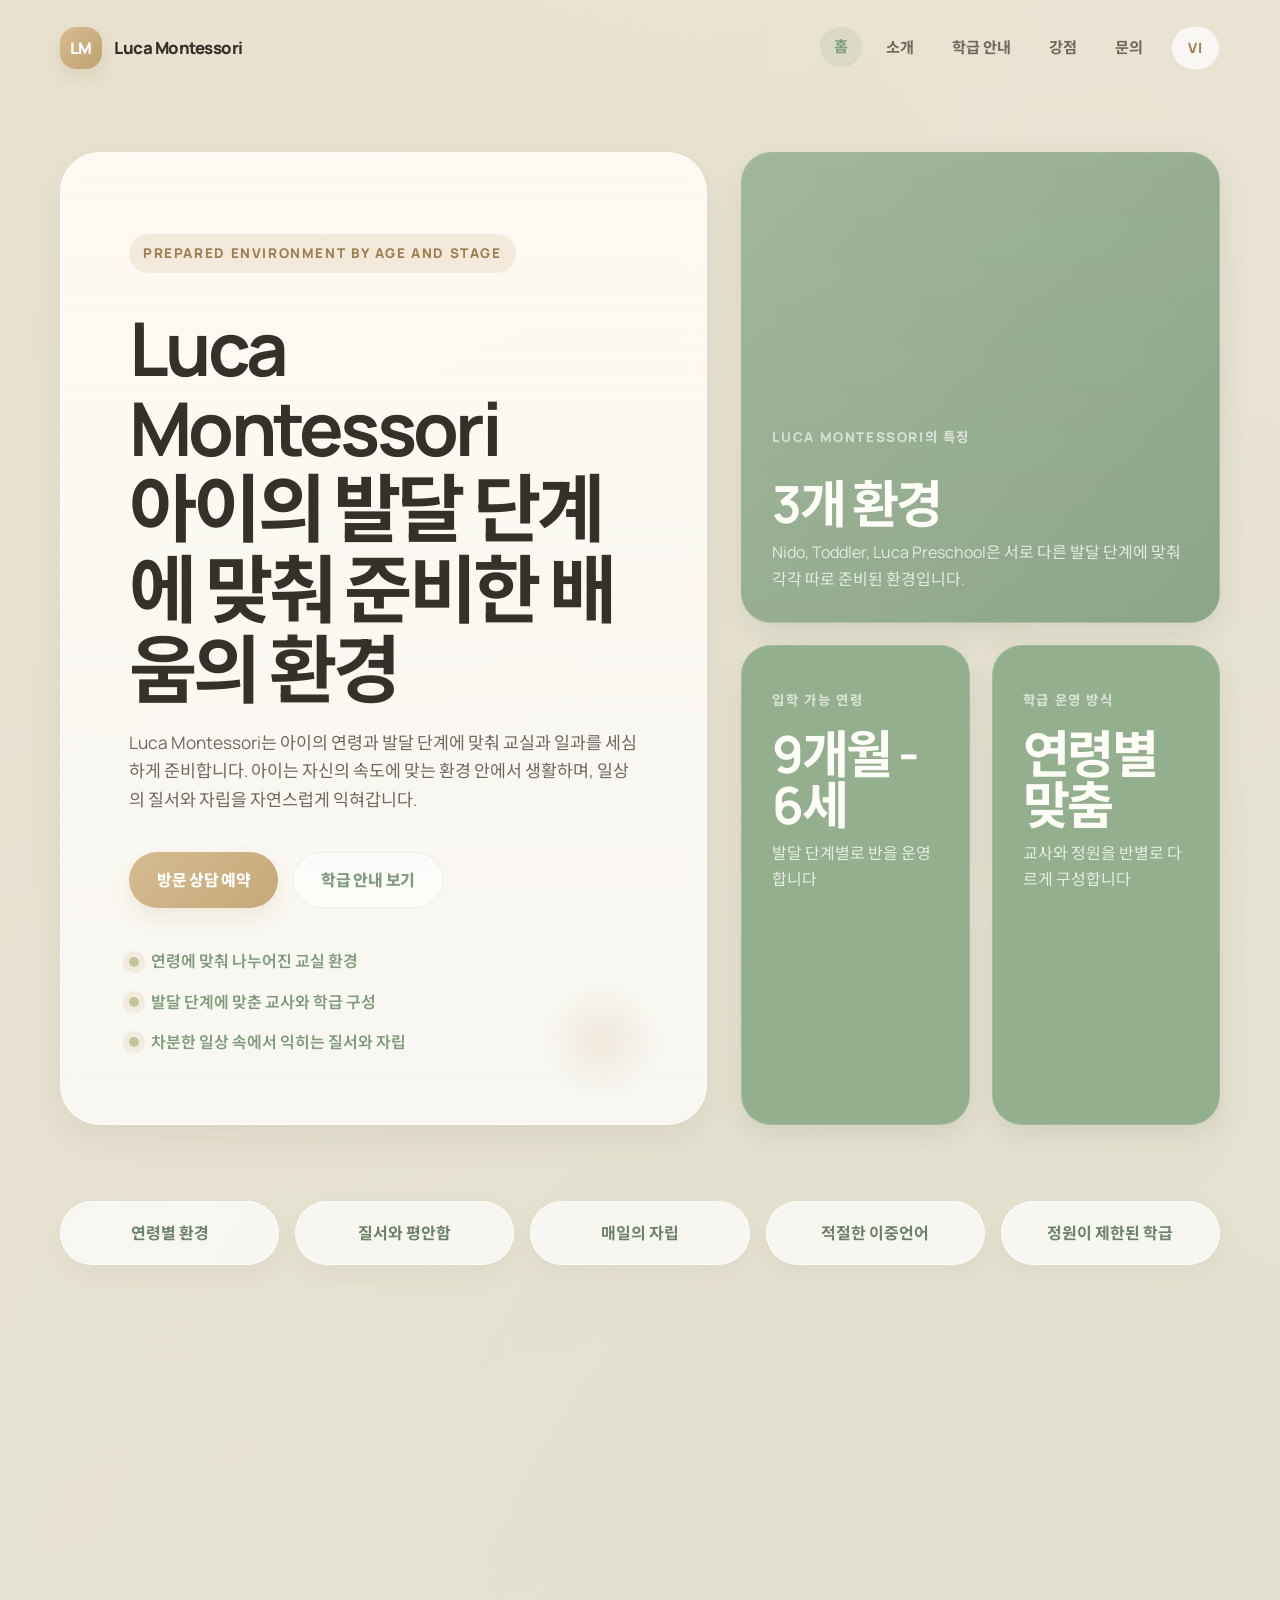
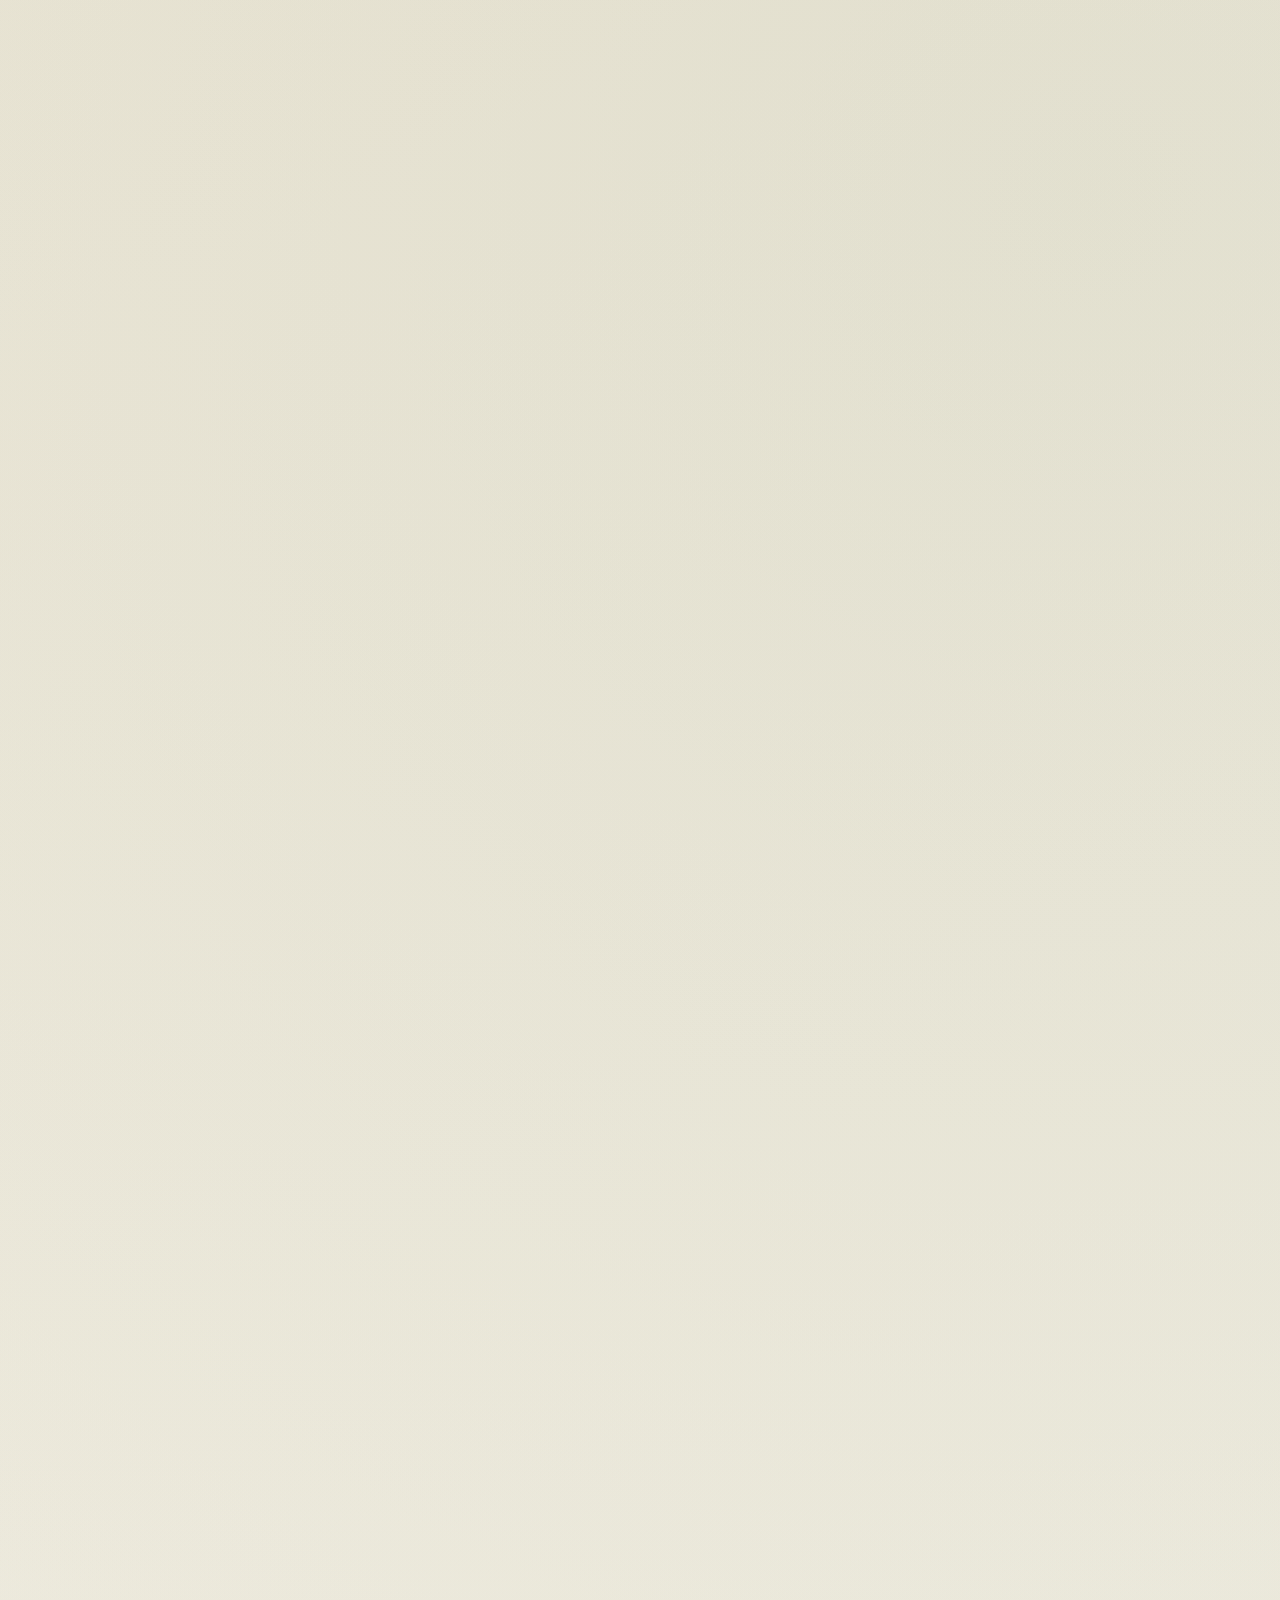
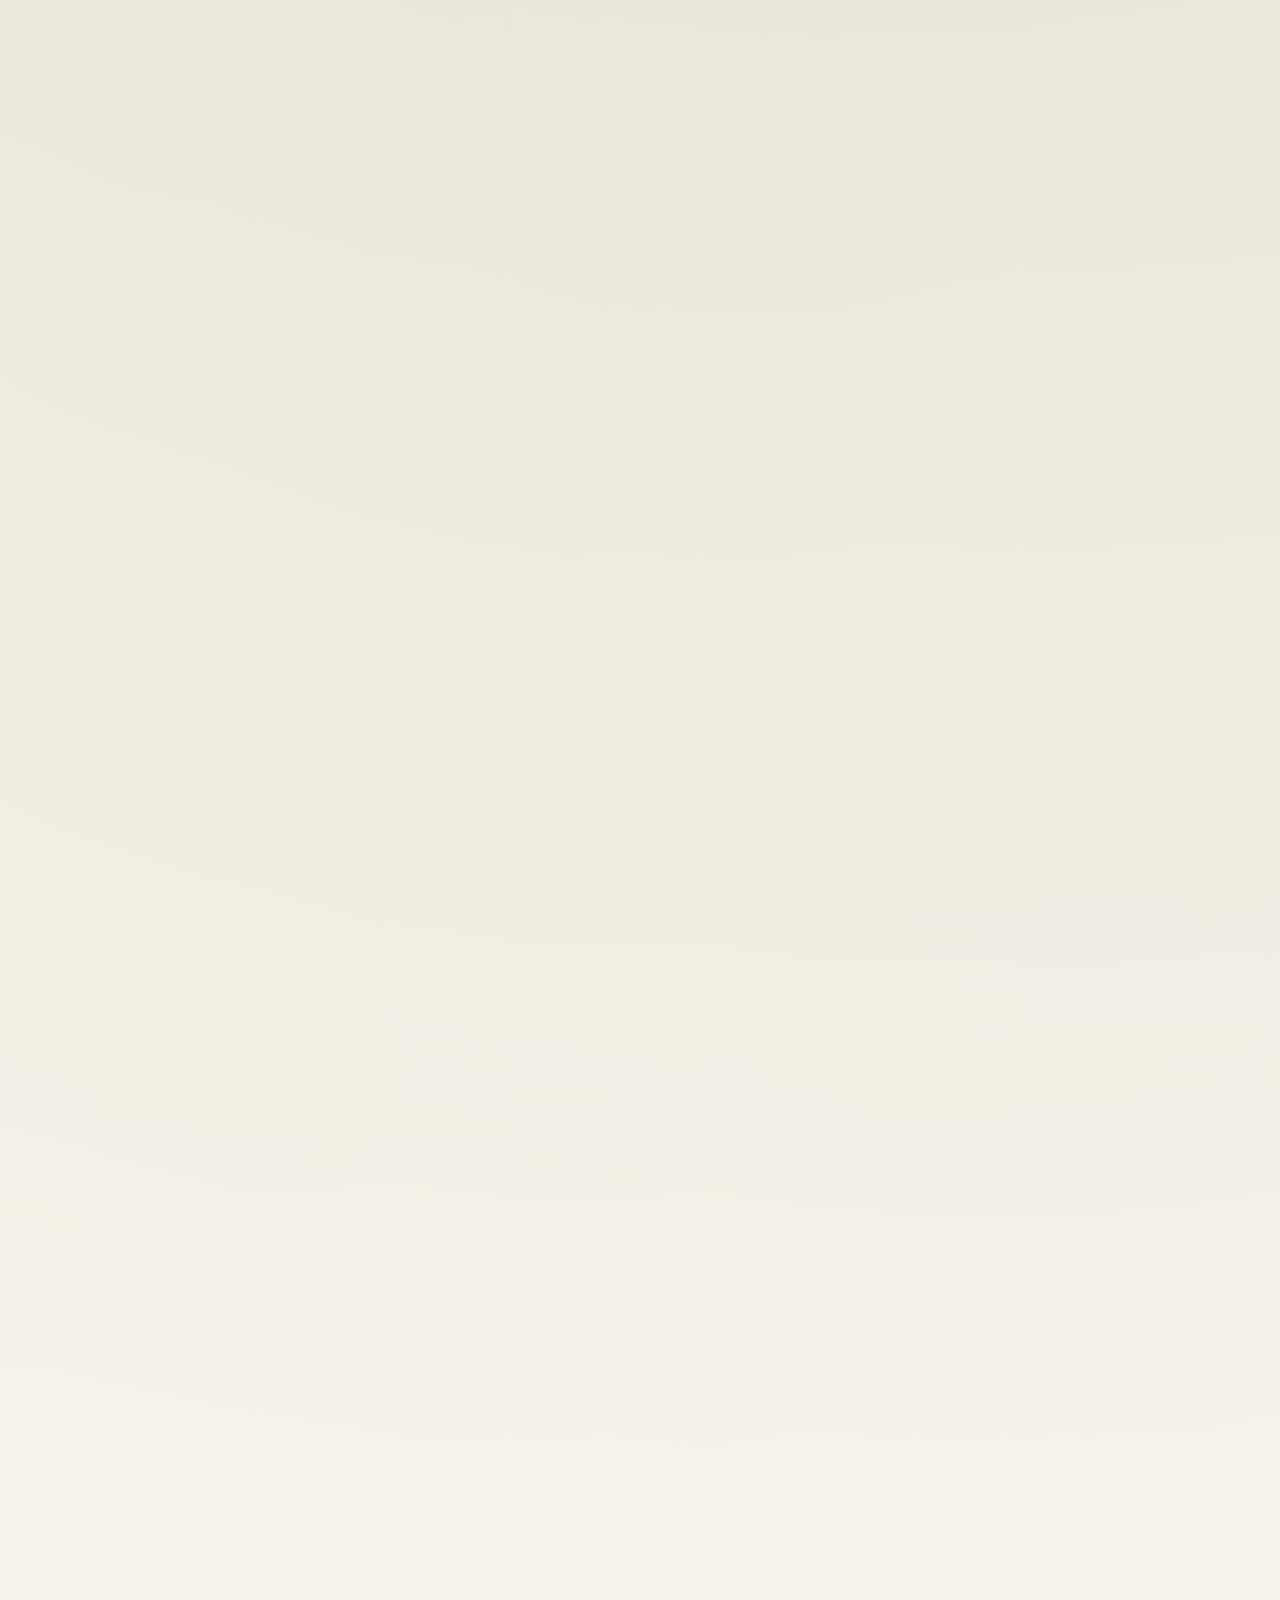
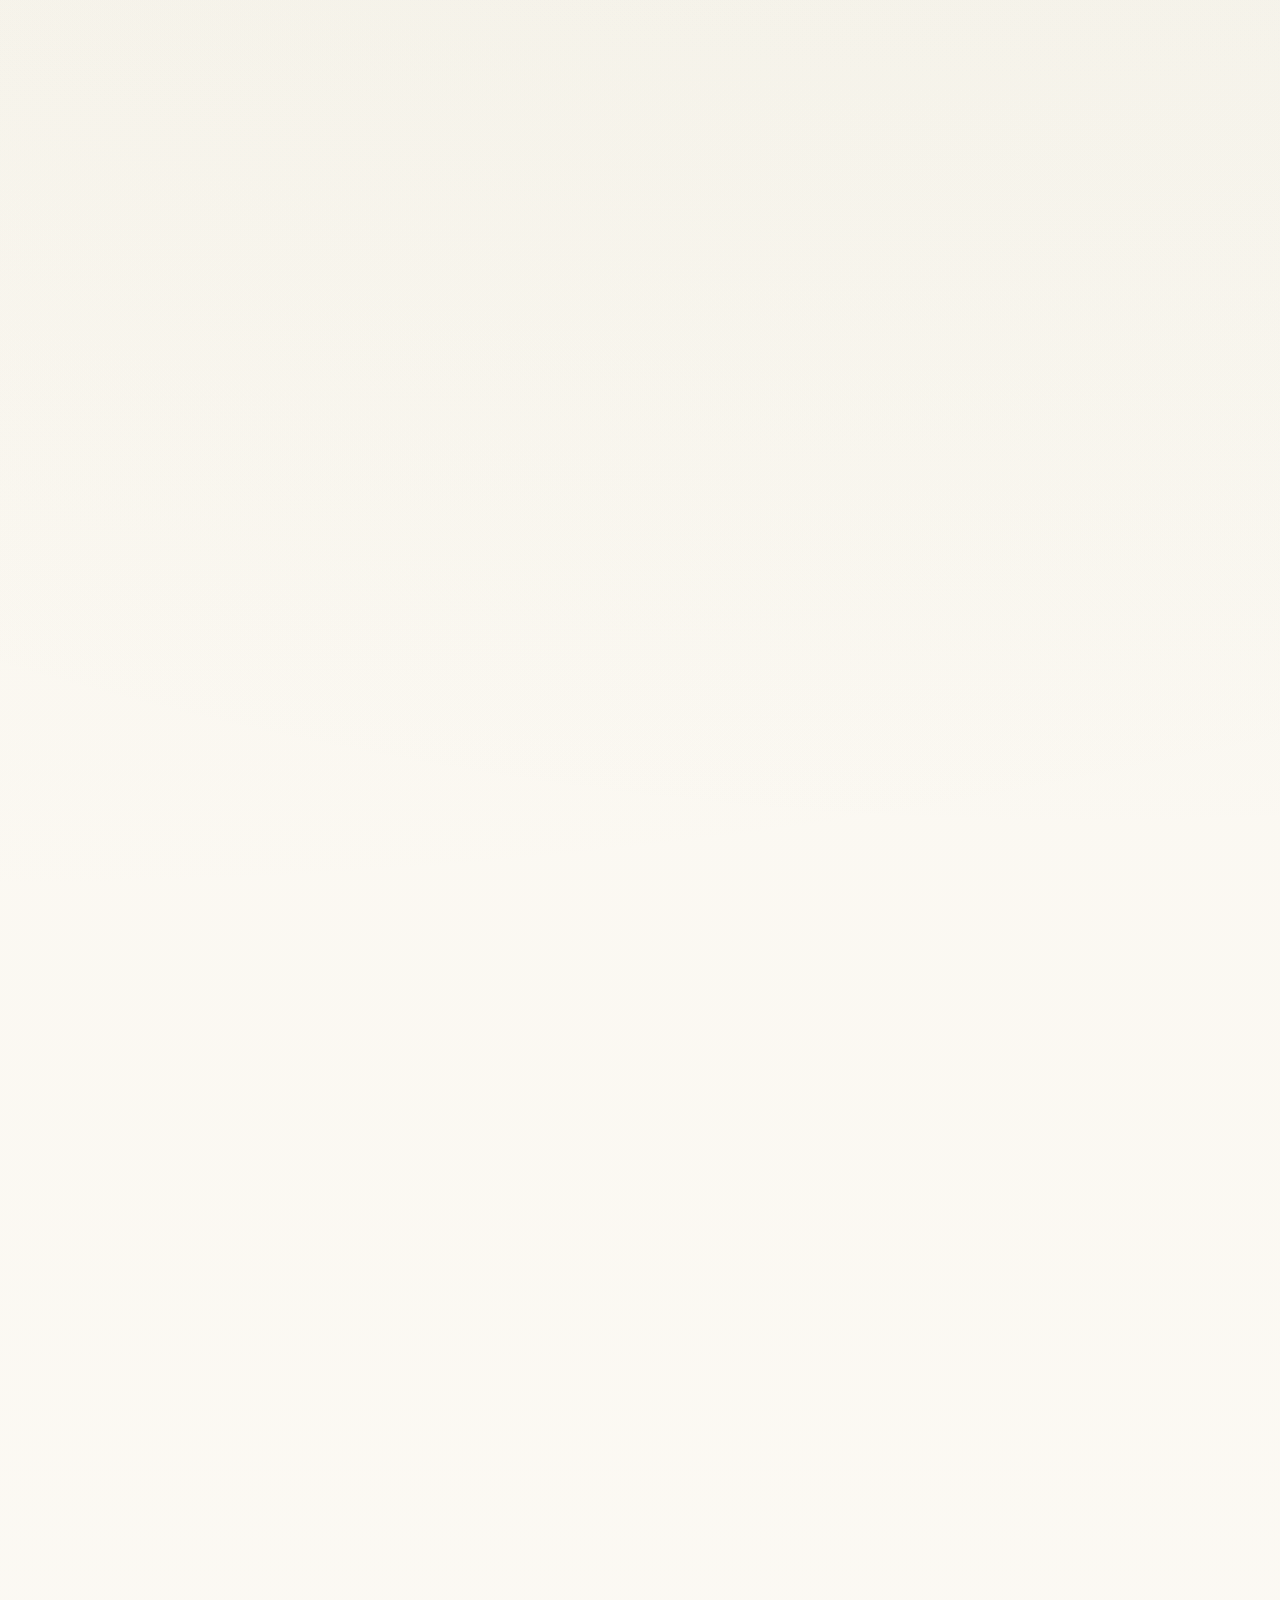
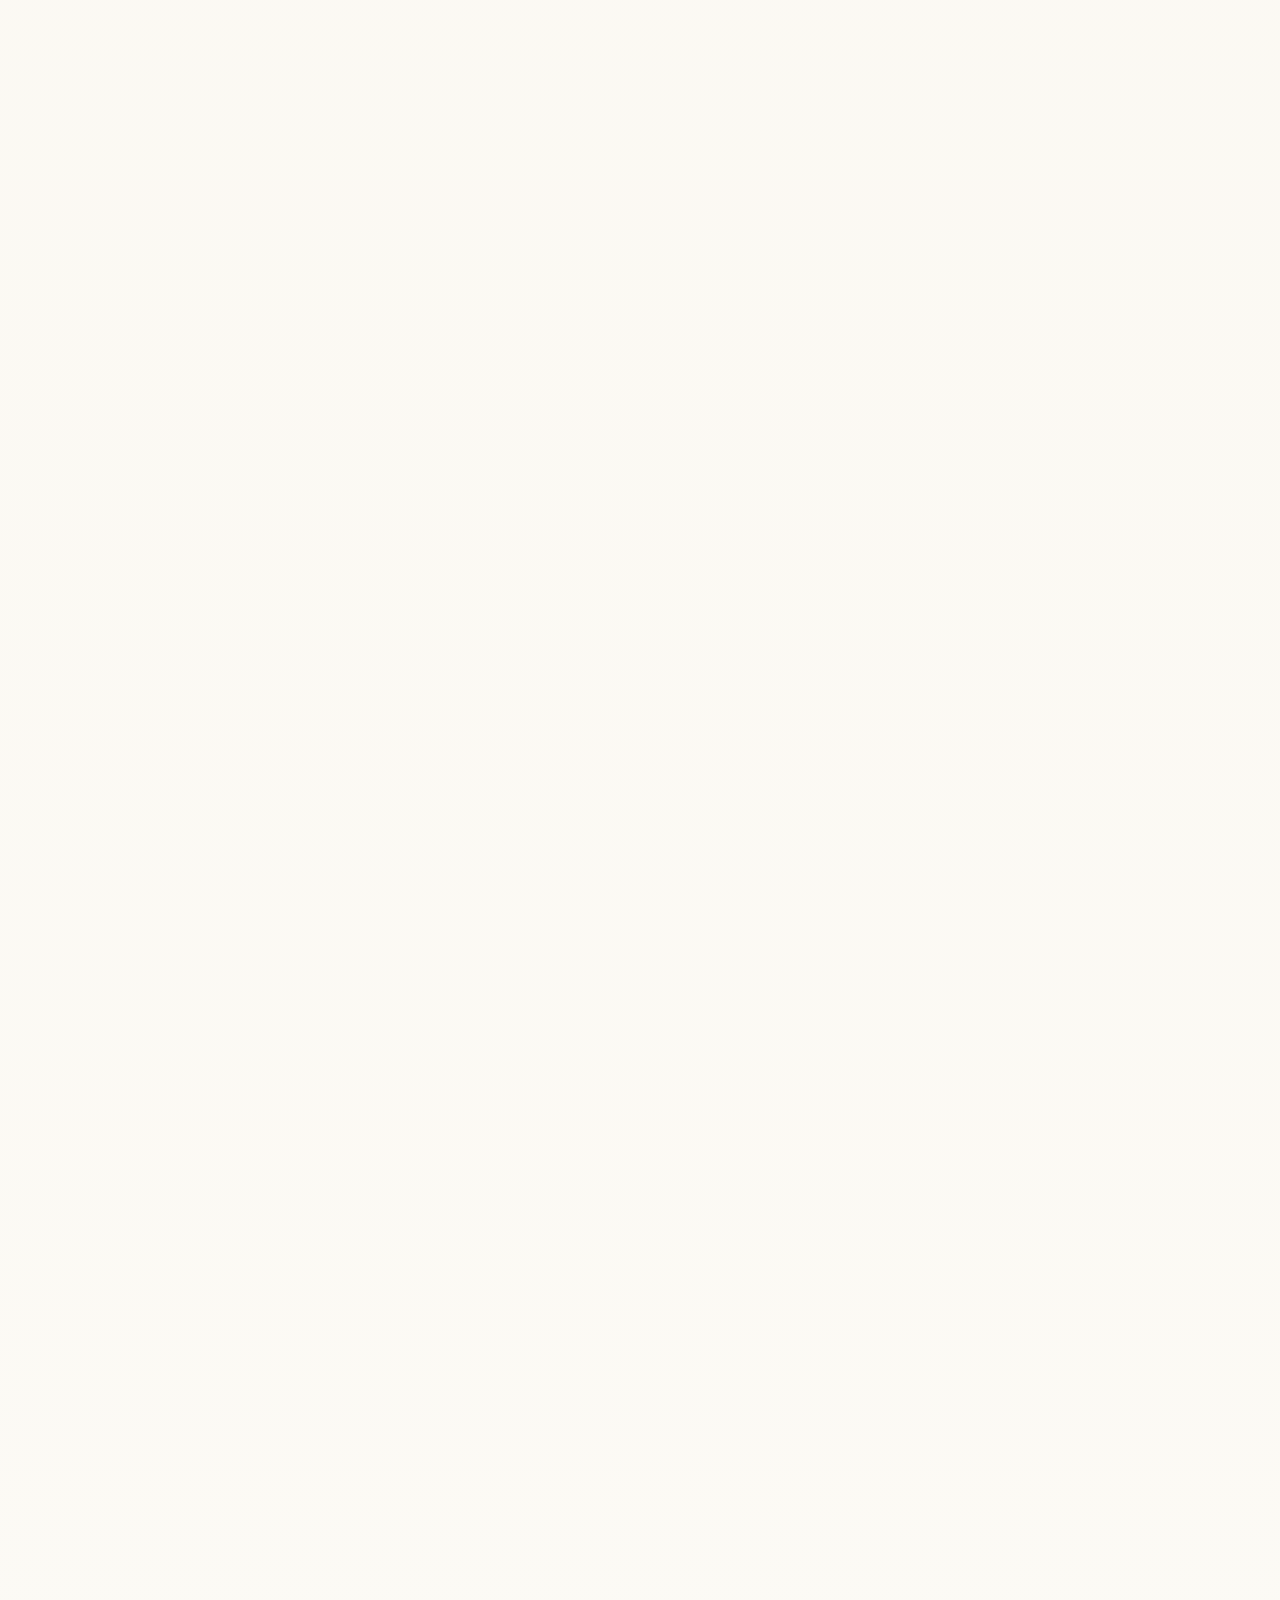
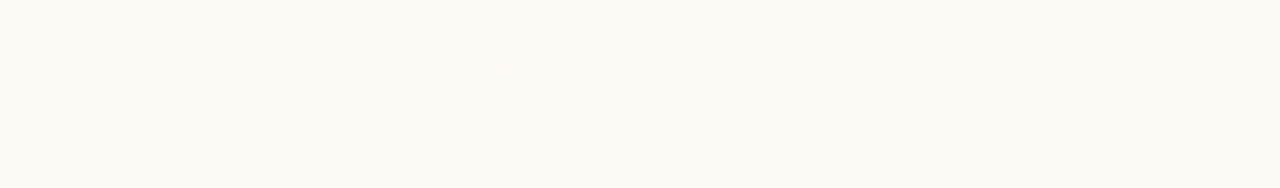
==== ko.html @ 47ede976 "clean up manifest references" ====
﻿<!DOCTYPE html>
<html lang="ko">
<head>
  <meta charset="UTF-8">
  <meta name="viewport" content="width=device-width, initial-scale=1.0">
  <title>Luca Montessori Vung Tau | 한국어 안내</title>
  <meta name="description" content="Luca Montessori Vung Tau 한국어 홈페이지입니다. 연령별로 준비된 몬테소리 환경, 학급 안내, 방문 상담 정보를 확인하실 수 있습니다.">
  <meta name="robots" content="index, follow">
  <link rel="canonical" href="ko.html">
  <link rel="alternate" hreflang="ko" href="ko.html">
  <link rel="alternate" hreflang="vi" href="vi.html">
  <link rel="alternate" hreflang="x-default" href="index.html">
  <meta property="og:type" content="website">
  <meta property="og:site_name" content="Luca Montessori Vung Tau">
  <meta property="og:title" content="Luca Montessori Vung Tau | 한국어 안내">
  <meta property="og:description" content="연령별로 준비된 몬테소리 환경, 학급 안내, 방문 상담 정보를 한국어로 확인할 수 있습니다.">
  <meta property="og:url" content="ko.html">
  <meta property="og:locale" content="ko_KR">
  <link rel="icon" type="image/svg+xml" href="images/favicon.svg">
  <link rel="preconnect" href="https://fonts.googleapis.com">
  <link rel="preconnect" href="https://fonts.gstatic.com" crossorigin>
  <link
    href="https://fonts.googleapis.com/css2?family=Manrope:wght@400;500;600;700;800&family=Noto+Sans+KR:wght@400;500;700;800&display=swap"
    rel="stylesheet"
  >
  <link rel="stylesheet" href="style.css">
  <script src="site-lite.js" defer></script>
  <script type="application/ld+json">
    {
      "@context": "https://schema.org",
      "@type": "Preschool",
      "name": "Luca Montessori Vung Tau",
      "url": "ko.html",
      "inLanguage": "ko",
      "description": "연령별로 준비된 몬테소리 환경과 방문 상담 정보를 제공하는 Luca Montessori Vung Tau 한국어 홈페이지",
      "address": {
        "@type": "PostalAddress",
        "streetAddress": "7/5 Bình Giã",
        "addressLocality": "Vũng Tàu",
        "addressCountry": "VN"
      }
    }
  </script>
</head>
<body data-lang-page="ko">
  <div class="page-shell">
    <header class="site-header">
      <div class="container header-inner">
        <a href="#home" class="logo" aria-label="Luca Montessori">
          <span class="logo-mark">LM</span>
          <span class="logo-text">Luca Montessori</span>
        </a>

        <div class="header-actions">
          <nav class="site-nav" aria-label="주요 메뉴">
            <ul class="nav-list">
              <li><a href="#home">홈</a></li>
              <li><a href="#about">소개</a></li>
              <li><a href="#services">학급 안내</a></li>
              <li><a href="#results">강점</a></li>
              <li><a href="#contact">문의</a></li>
            </ul>
          </nav>
          <a href="vi.html" class="language-switch" data-lang-link="vi" hreflang="vi" lang="vi">VI</a>
        </div>
      </div>
    </header>

    <main>
      <section id="home" class="hero-section">
        <div class="container hero-grid">
          <div class="hero-copy">
            <p class="eyebrow">Prepared environment by age and stage</p>
            <h1>Luca Montessori<br>아이의 발달 단계에 맞춰 준비한 배움의 환경</h1>
            <p class="hero-text">
              Luca Montessori는 아이의 연령과 발달 단계에 맞춰 교실과 일과를 세심하게 준비합니다.
              아이는 자신의 속도에 맞는 환경 안에서 생활하며, 일상의 질서와 자립을 자연스럽게 익혀갑니다.
            </p>

            <div class="hero-actions">
              <a href="#contact" class="btn btn-primary">방문 상담 예약</a>
              <a href="#services" class="btn btn-secondary">학급 안내 보기</a>
            </div>

            <ul class="hero-points" aria-label="핵심 강점">
              <li>연령에 맞춰 나누어진 교실 환경</li>
              <li>발달 단계에 맞춘 교사와 학급 구성</li>
              <li>차분한 일상 속에서 익히는 질서와 자립</li>
            </ul>
          </div>

          <div class="hero-panel" aria-label="학교 개요">
            <div class="panel-card panel-card-large">
              <p class="panel-label">Luca Montessori의 특징</p>
              <strong class="panel-value">3개 환경</strong>
              <p class="panel-text">Nido, Toddler, Luca Preschool은 서로 다른 발달 단계에 맞춰 각각 따로 준비된 환경입니다.</p>
            </div>

            <div class="panel-stack">
              <article class="panel-card">
                <p class="panel-label">입학 가능 연령</p>
                <strong class="panel-value">9개월 - 6세</strong>
                <p class="panel-unit">발달 단계별로 반을 운영합니다</p>
              </article>
              <article class="panel-card">
                <p class="panel-label">학급 운영 방식</p>
                <strong class="panel-value">연령별 맞춤</strong>
                <p class="panel-unit">교사와 정원을 반별로 다르게 구성합니다</p>
              </article>
            </div>
          </div>
        </div>
      </section>

      <section class="trust-strip" aria-label="특징 요약">
        <div class="container trust-strip-inner">
          <p>연령별 환경</p>
          <p>질서와 평안함</p>
          <p>매일의 자립</p>
          <p>적절한 이중언어</p>
          <p>정원이 제한된 학급</p>
        </div>
      </section>

      <section id="about" class="section">
        <div class="container">
          <div class="section-heading">
            <p class="section-label">Luca Montessori 소개</p>
            <h2>아이마다 편안하게 배우는 방식이 다르기에, 환경도 그에 맞게 준비되어야 합니다.</h2>
            <p>
              Luca Montessori는 모든 아이를 같은 방식으로 돌보지 않습니다.
              연령과 발달 단계에 따라 교실을 나누고, 아이가 무리하지 않고 자신의 리듬으로 생활할 수 있도록 돕습니다.
            </p>
            <p>
              환경이 아이에게 잘 맞을수록 아이는 더 안정감을 느끼고, 활동에 집중하며, 스스로 해보는 경험을 조금씩 쌓아갑니다.
            </p>
          </div>

          <div class="feature-grid">
            <article class="feature-card">
              <p class="feature-index">01</p>
              <h3>준비된 환경</h3>
              <p>각 반은 아이의 발달 단계에 맞게 구성되어 있어, 아이가 무리 없이 움직이고 선택할 수 있습니다.</p>
            </article>
            <article class="feature-card">
              <p class="feature-index">02</p>
              <h3>질서와 평안함</h3>
              <p>공간과 일과가 안정적으로 반복될수록 아이는 더 안심하고, 활동에 오래 집중할 수 있습니다.</p>
            </article>
            <article class="feature-card">
              <p class="feature-index">03</p>
              <h3>자립의 성장</h3>
              <p>스스로 해보는 경험이 쌓일수록 아이는 일상 속에서 자신감을 얻고 자립심을 키워갑니다.</p>
            </article>
          </div>
        </div>
      </section>

      <section id="services" class="section section-dark">
        <div class="container">
          <div class="section-heading narrow light">
            <p class="section-label">학급 안내</p>
            <h2>Luca Montessori의 세 학급은 서로 다른 발달 단계에 맞춰 준비되어 있습니다</h2>
          </div>

          <div class="service-grid">
            <article class="service-card stage-card stage-nido">
              <p class="service-tier">Nido (9-18 tháng)</p>
              <h3>Nido</h3>
              <p>걷기 시작하는 아이들을 위한 반으로, 안전한 정서와 초기 자립의 습관을 중요하게 봅니다.</p>
              <div class="enrollment-badge">
                <strong>4 / 6명</strong>
                <span>현재 인원 / 최대 정원</span>
              </div>
              <ul class="card-list">
                <li>3명당 교사 1명 비율, 최대 6명</li>
                <li>현재 4명, 12개월부터 입학 가능</li>
                <li>대근육, 소근육, 초기 언어 발달 중심</li>
                <li>자립 습관과 정서적 안정감 형성</li>
              </ul>
            </article>

            <article class="service-card featured stage-card stage-toddler">
              <p class="service-tier">Toddler (18-36 tháng)</p>
              <h3>Toddler</h3>
              <p>Montessori AMI 기반의 이중언어 환경으로, 질서와 사회성의 기초가 자라는 시기를 돕습니다.</p>
              <div class="enrollment-badge">
                <strong>9 / 12명</strong>
                <span>현재 인원 / 최대 정원</span>
              </div>
              <ul class="card-list">
                <li>최대 12명, 교사 3명</li>
                <li>Nido에서 올라오는 아이와 신규 원아 대상</li>
                <li>일상생활 연습과 Việt - Anh 언어 발달</li>
                <li>내적 질서, 자립, 초기 사회성 형성</li>
              </ul>
            </article>

            <article class="service-card stage-card stage-preschool">
              <p class="service-tier">Lớp Mẫu giáo Luca (2,5-6 tuổi)</p>
              <h3>Luca Preschool</h3>
              <p>Montessori IMC 기반의 이중언어 환경으로, 사고력과 독립적인 학습 태도를 깊게 키워가는 반입니다.</p>
              <div class="enrollment-badge">
                <strong>18 / 25명</strong>
                <span>현재 인원 / 최대 정원</span>
              </div>
              <ul class="card-list">
                <li>현재 18명, 최대 25명</li>
                <li>교사 4명: 베트남어 2명, 영어 2명</li>
                <li>하루 영어 사용 비중 약 70%</li>
                <li>Practical Life, 수학, 언어, 문화, 과학, 독립적 사고 중심</li>
              </ul>
            </article>
          </div>
        </div>
      </section>

      <section id="results" class="section">
        <div class="container results-layout">
          <div class="section-heading align-left">
            <p class="section-label">Luca의 강점</p>
            <h2>Luca Montessori의 강점은 아이에게 맞는 환경을 꾸준히 준비하고 지켜가는 데 있습니다.</h2>
            <p>
              학급을 연령에 따라 나누고, 정원을 조절하며, 각 반에 맞는 교사 구성을 두는 이유는
              아이가 보다 안정적인 환경에서 생활하고 배울 수 있도록 돕기 위해서입니다.
            </p>
          </div>

          <div>
            <div class="stats-grid">
              <article class="stat-card">
                <strong class="stat-number">3</strong>
                <span class="stat-label">발달 단계별 학급 운영</span>
              </article>
              <article class="stat-card">
                <strong class="stat-number">2</strong>
                <span class="stat-label">Toddler와 Preschool의 이중언어 환경</span>
              </article>
              <article class="stat-card">
                <strong class="stat-number">4</strong>
                <span class="stat-label">Mẫu giáo Luca 반의 전담 교사 수</span>
              </article>
            </div>

            <div class="quote-card">
              <p class="quote-mark">“</p>
              <p class="quote-text">
                아이가 편안함을 느끼는 환경에서는 하루의 리듬이 안정되고,
                그 안에서 배우고 스스로 해보려는 힘도 자연스럽게 자라납니다.
              </p>
              <p class="quote-author">Luca Montessori</p>
            </div>
          </div>
        </div>
      </section>

      <section class="section section-accent-soft">
        <div class="container">
          <div class="section-heading">
            <p class="section-label">빠르게 보는 Luca</p>
            <h2>학부모가 먼저 확인하는 핵심 강점</h2>
          </div>

          <div class="strengths-grid">
            <article class="strength-card">
              <h3>연령별 학급 구성</h3>
              <p>발달 단계에 맞춰 Nido, Toddler, Preschool을 분리해 운영합니다.</p>
            </article>
            <article class="strength-card">
              <h3>정원이 제한된 환경</h3>
              <p>각 반의 인원을 조절해 아이가 안정적으로 적응하고 집중할 수 있도록 돕습니다.</p>
            </article>
            <article class="strength-card">
              <h3>적절한 이중언어 노출</h3>
              <p>Toddler와 Preschool은 발달 단계에 맞게 Việt - Anh 환경을 경험합니다.</p>
            </article>
            <article class="strength-card">
              <h3>교사 배치의 차이</h3>
              <p>연령과 학급 특성에 따라 교사 수와 역할을 다르게 구성합니다.</p>
            </article>
            <article class="strength-card">
              <h3>준비된 몬테소리 교실</h3>
              <p>아이 스스로 선택하고 움직이며 질서를 익힐 수 있도록 환경을 준비합니다.</p>
            </article>
          </div>
        </div>
      </section>

      <section id="gallery" class="section gallery-section">
        <div class="container">
          <div class="section-heading">
            <p class="section-label">Luca의 공간</p>
            <h2>교실 환경과 일상의 흐름을 사진으로 천천히 살펴볼 수 있는 공간입니다</h2>
            <p>
              실제 사진이 들어가면 학부모는 교실의 분위기, 몬테소리 교구, 일상 활동,
              그리고 연령별로 준비된 환경을 더 자연스럽게 이해할 수 있습니다.
            </p>
          </div>

          <!--
            이미지 권장 가이드
            - 경로: images/gallery-1.jpg ~ images/gallery-8.jpg
            - 권장 비율: 4:3 또는 3:2
            - 권장 크기: 1200px 이상
            - 권장 용량: 장당 300KB 내외로 최적화한 JPG 또는 WebP
          -->
          <div class="gallery-grid">
            <article class="gallery-card">
              <div class="gallery-media">
                <img src="images/gallery-placeholder.svg" alt="Luca Montessori의 연령별 준비된 교실 환경 전경" loading="lazy" decoding="async">
                <span>교실 환경</span>
                <div class="gallery-fallback" aria-hidden="true">
                  <strong>교실 환경</strong>
                  <p>실제 사진 업로드 전까지 표시되는 미리보기 영역입니다.</p>
                </div>
              </div>
              <div class="gallery-copy">
                <h3>교실 환경</h3>
                <p>연령에 맞게 준비된 교실의 전체 분위기를 보여주는 이미지 자리입니다.</p>
              </div>
            </article>

            <article class="gallery-card">
              <div class="gallery-media">
                <img src="images/gallery-placeholder.svg" alt="Luca Montessori에서 아이들이 일상 활동에 참여하는 모습" loading="lazy" decoding="async">
                <span>일상 활동</span>
                <div class="gallery-fallback" aria-hidden="true">
                  <strong>일상 활동</strong>
                  <p>아이들의 하루 흐름을 보여줄 사진을 이 위치에 넣을 수 있습니다.</p>
                </div>
              </div>
              <div class="gallery-copy">
                <h3>일상 활동</h3>
                <p>아이들이 익숙한 하루의 흐름 안에서 활동하는 장면을 담을 수 있습니다.</p>
              </div>
            </article>

            <article class="gallery-card">
              <div class="gallery-media">
                <img src="images/gallery-placeholder.svg" alt="Luca Montessori 교실의 몬테소리 교구와 개별 작업 환경" loading="lazy" decoding="async">
                <span>몬테소리 교구</span>
                <div class="gallery-fallback" aria-hidden="true">
                  <strong>몬테소리 교구</strong>
                  <p>교구와 개별 작업 장면을 담는 사진 슬롯입니다.</p>
                </div>
              </div>
              <div class="gallery-copy">
                <h3>몬테소리 교구</h3>
                <p>아이들이 손으로 탐색하고 배우는 교구와 활동 모습을 보여주기 좋습니다.</p>
              </div>
            </article>

            <article class="gallery-card">
              <div class="gallery-media">
                <img src="images/gallery-placeholder.svg" alt="Luca Montessori의 베트남어와 영어 언어 활동 장면" loading="lazy" decoding="async">
                <span>언어 활동</span>
                <div class="gallery-fallback" aria-hidden="true">
                  <strong>언어 활동</strong>
                  <p>이중언어 활동 사진이 들어오면 이 카드를 바로 대체합니다.</p>
                </div>
              </div>
              <div class="gallery-copy">
                <h3>언어 활동</h3>
                <p>베트남어와 영어가 자연스럽게 함께하는 언어 환경을 소개할 수 있습니다.</p>
              </div>
            </article>

            <article class="gallery-card">
              <div class="gallery-media">
                <img src="images/gallery-placeholder.svg" alt="아이들이 움직임과 표현 활동에 참여하는 모습" loading="lazy" decoding="async">
                <span>움직임과 표현</span>
                <div class="gallery-fallback" aria-hidden="true">
                  <strong>움직임과 표현</strong>
                  <p>실내외 움직임과 표현 활동 이미지를 위한 자리입니다.</p>
                </div>
              </div>
              <div class="gallery-copy">
                <h3>움직임과 표현</h3>
                <p>몸을 움직이고 감정을 표현하는 자연스러운 활동 장면을 담을 수 있습니다.</p>
              </div>
            </article>

            <article class="gallery-card">
              <div class="gallery-media">
                <img src="images/gallery-placeholder.svg" alt="Luca Montessori의 바깥 놀이 및 야외 활동 공간" loading="lazy" decoding="async">
                <span>바깥 공간</span>
                <div class="gallery-fallback" aria-hidden="true">
                  <strong>바깥 공간</strong>
                  <p>야외 놀이와 자연 연결 순간을 담을 수 있습니다.</p>
                </div>
              </div>
              <div class="gallery-copy">
                <h3>바깥 공간</h3>
                <p>아이들이 자연과 연결되는 순간과 야외 활동의 분위기를 보여줄 수 있습니다.</p>
              </div>
            </article>

            <article class="gallery-card">
              <div class="gallery-media">
                <img src="images/gallery-placeholder.svg" alt="아이들이 소그룹 활동으로 상호작용하는 장면" loading="lazy" decoding="async">
                <span>소그룹 활동</span>
                <div class="gallery-fallback" aria-hidden="true">
                  <strong>소그룹 활동</strong>
                  <p>또래 상호작용과 소그룹 활동 사진용 자리입니다.</p>
                </div>
              </div>
              <div class="gallery-copy">
                <h3>소그룹 활동</h3>
                <p>아이들이 함께 듣고 말하며 관계를 배워가는 순간을 담을 수 있습니다.</p>
              </div>
            </article>

            <article class="gallery-card">
              <div class="gallery-media">
                <img src="images/gallery-placeholder.svg" alt="Luca Montessori에서 학부모가 방문 상담을 진행하는 모습" loading="lazy" decoding="async">
                <span>상담과 방문</span>
                <div class="gallery-fallback" aria-hidden="true">
                  <strong>상담과 방문</strong>
                  <p>방문 상담과 학부모 투어 이미지를 위한 카드입니다.</p>
                </div>
              </div>
              <div class="gallery-copy">
                <h3>상담과 방문</h3>
                <p>학부모가 학교를 둘러보고 교사와 이야기 나누는 장면을 보여주는 데 적합합니다.</p>
              </div>
            </article>
          </div>
        </div>
      </section>

      <section class="section section-accent">
        <div class="container process-shell">
          <div class="section-heading align-left compact">
            <p class="section-label">Luca에서의 하루</p>
            <h2>아이들은 자신에게 맞는 속도 안에서 안정적으로 하루를 시작하고, 깊이 몰입하며, 스스로 마무리합니다</h2>
          </div>

          <div class="process-grid">
            <article class="process-card">
              <span>Step 1</span>
              <h3>환경에 익숙해지기</h3>
              <p>아이는 익숙하고 안정된 교실 안에서 하루를 천천히 시작합니다.</p>
            </article>
            <article class="process-card">
              <span>Step 2</span>
              <h3>개별 활동</h3>
              <p>자신에게 맞는 활동을 선택하고, 교사의 적절한 도움 속에서 집중을 깊게 이어갑니다.</p>
            </article>
            <article class="process-card">
              <span>Step 3</span>
              <h3>실생활, 언어, 감각, 상호작용</h3>
              <p>일상생활 연습과 언어, 감각, 소그룹 활동 속에서 아이는 매일 자립을 쌓아갑니다.</p>
            </article>
          </div>
        </div>
      </section>

      <section class="section cta-section">
        <div class="container">
          <div class="cta-banner">
            <div>
              <p class="section-label">방문 상담 안내</p>
              <h2>우리 아이에게 맞는 반이 궁금하시다면, 학교를 직접 둘러보며 상담해보세요</h2>
              <p>학급 환경과 하루 흐름을 차분히 안내해드리고, 연령에 맞는 반을 함께 살펴볼 수 있습니다.</p>
            </div>
            <a href="#contact" class="btn btn-primary">방문 상담 예약</a>
          </div>
        </div>
      </section>

      <section id="contact" class="section">
        <div class="container contact-layout">
          <div class="contact-copy">
            <p class="section-label">상담 및 방문 문의</p>
            <h2>우리 아이에게 어떤 환경이 맞을지 궁금하시다면, 편하게 문의해 주세요.</h2>
            <p>
              아이의 연령에 맞는 반, 학교 방문 가능 일정, 교실 환경에 대해 궁금한 점이 있으시면 남겨 주세요.
              확인 후 학부모님이 이해하기 쉽게 차분하게 안내드리겠습니다.
            </p>

            <ul class="contact-info">
              <li><strong>전화번호</strong><span class="contact-link contact-link-muted">운영 연락처 업데이트 예정</span></li>
              <li><strong>이메일</strong><span class="contact-link contact-link-muted">이메일 안내 예정</span></li>
              <li><strong>주소</strong><a class="contact-link" href="https://maps.google.com/?q=7/5%20B%C3%ACnh%20Gi%C3%A3%2C%20p%208%2C%20tp%20V%C5%A9ng%20T%C3%A0u" target="_blank" rel="noopener noreferrer">7/5 Bình Giã, p 8, tp Vũng Tàu</a></li>
              <li><strong>Zalo</strong><span class="contact-link contact-link-button is-disabled" aria-disabled="true">Zalo 링크 업데이트 예정</span></li>
              <li><strong>Facebook</strong><span class="contact-link contact-link-button is-disabled" aria-disabled="true">Facebook 링크 업데이트 예정</span></li>
            </ul>
          </div>

          <form class="contact-form" id="contactForm">
            <p class="form-intro">기본 정보를 남겨주시면 확인 후 상담 및 방문 안내를 도와드리겠습니다.</p>

            <label for="name">보호자 성함</label>
            <input type="text" id="name" name="name" placeholder="보호자 성함을 입력해주세요" autocomplete="name" required>

            <label for="childAge">아이 연령</label>
            <input type="text" id="childAge" name="childAge" placeholder="예: 14개월 / 3세 / 5세" inputmode="text" required>

            <label for="phone">연락처</label>
            <input type="tel" id="phone" name="phone" placeholder="연락 가능한 전화번호를 입력해주세요" autocomplete="tel" inputmode="tel" required>

            <label for="email">이메일</label>
            <input type="email" id="email" name="email" placeholder="회신받을 이메일을 입력해주세요" autocomplete="email" inputmode="email" required>

            <label for="message">상담 내용</label>
            <textarea
              id="message"
              name="message"
              rows="5"
              placeholder="아이의 연령, 궁금한 점, 방문 희망 일정 등을 편하게 남겨주세요"
              required
            ></textarea>

            <button type="submit" class="btn btn-dark">상담 문의 남기기</button>
            <p id="formMessage" class="form-message" aria-live="polite"></p>
          </form>
        </div>
      </section>
    </main>

    <footer class="site-footer">
      <div class="container footer-inner">
        <p>Luca Montessori</p>
        <p><a href="https://maps.google.com/?q=7/5%20B%C3%ACnh%20Gi%C3%A3%2C%20p%208%2C%20tp%20V%C5%A9ng%20T%C3%A0u" target="_blank" rel="noopener noreferrer">7/5 Bình Giã, p 8, tp Vũng Tàu</a></p>
        <p>운영 연락처 및 이메일 안내 예정</p>
        <p>Zalo / Facebook 링크 업데이트 예정</p>
      </div>
    </footer>
  </div>

</body>
</html>
---- style.css ----
﻿:root {
  --bg: #f6f2e8;
  --bg-soft: #fcfaf5;
  --surface: rgba(255, 255, 255, 0.82);
  --surface-strong: #fffdf8;
  --ink: #35312a;
  --muted: #6f685c;
  --line: rgba(90, 82, 68, 0.14);
  --brand: #c8a874;
  --brand-deep: #9d7e51;
  --forest: #7f9b7a;
  --forest-soft: #9eb49a;
  --shadow: 0 14px 34px rgba(95, 82, 61, 0.08);
  --shadow-soft: 0 10px 22px rgba(95, 82, 61, 0.05);
  --radius-xl: 40px;
  --radius-lg: 30px;
  --radius-md: 22px;
  --container: min(1160px, calc(100% - 40px));
}

* {
  box-sizing: border-box;
}

html {
  scroll-behavior: smooth;
  -webkit-text-size-adjust: 100%;
}

body {
  margin: 0;
  font-family: "Manrope", "Noto Sans KR", sans-serif;
  color: var(--ink);
  background:
    radial-gradient(circle at top left, rgba(200, 168, 116, 0.18), transparent 32%),
    radial-gradient(circle at 85% 10%, rgba(127, 155, 122, 0.16), transparent 24%),
    linear-gradient(180deg, #f9f5ec 0%, #fcfaf5 46%, #f3eee3 100%);
  line-height: 1.65;
}

body.menu-scrolled .site-header {
  background: rgba(251, 248, 243, 0.88);
  box-shadow: 0 10px 24px rgba(41, 28, 16, 0.05);
}

a {
  color: inherit;
  text-decoration: none;
}

ul {
  margin: 0;
  padding: 0;
  list-style: none;
}

button,
input,
textarea {
  font: inherit;
}

.page-shell {
  overflow: clip;
}

.container {
  width: var(--container);
  margin: 0 auto;
}

.site-header {
  position: sticky;
  top: 0;
  z-index: 30;
  transition: background-color 0.25s ease, box-shadow 0.25s ease;
}

.header-inner {
  display: flex;
  align-items: center;
  justify-content: space-between;
  min-height: 96px;
  gap: 20px;
}

.header-actions {
  display: flex;
  align-items: center;
  gap: 14px;
}

.logo {
  display: inline-flex;
  align-items: center;
  gap: 12px;
  font-weight: 800;
  letter-spacing: -0.03em;
}

.logo-mark {
  display: inline-grid;
  place-items: center;
  width: 42px;
  height: 42px;
  border-radius: 16px;
  background: linear-gradient(135deg, #d8bd92, #bfa170);
  color: #fff;
  box-shadow: 0 8px 18px rgba(157, 126, 81, 0.16);
}

.logo-text {
  font-size: 1.05rem;
}

.nav-list {
  display: flex;
  align-items: center;
  gap: 10px;
}

.nav-list a {
  display: inline-flex;
  align-items: center;
  min-height: 40px;
  padding: 0 14px;
  border-radius: 999px;
  color: var(--muted);
  font-size: 0.95rem;
  font-weight: 700;
  transition: background-color 0.2s ease, color 0.2s ease, transform 0.2s ease;
}

.nav-list a:hover,
.nav-list a.is-active {
  background: rgba(127, 155, 122, 0.12);
  color: var(--forest);
  transform: translateY(-1px);
}

.language-switch {
  display: inline-flex;
  align-items: center;
  justify-content: center;
  min-width: 48px;
  min-height: 44px;
  padding: 0 16px;
  border-radius: 999px;
  border: 1px solid rgba(157, 126, 81, 0.16);
  background: rgba(255, 255, 255, 0.72);
  color: var(--brand-deep);
  font-size: 0.88rem;
  font-weight: 800;
  letter-spacing: 0.08em;
  transition: transform 0.2s ease, background-color 0.2s ease, color 0.2s ease;
}

.language-switch:hover {
  transform: translateY(-1px);
  background: rgba(255, 255, 255, 0.95);
  color: var(--forest);
}

.hero-section {
  padding: 56px 0 48px;
}

.hero-grid {
  display: grid;
  grid-template-columns: minmax(0, 1.15fr) minmax(320px, 0.85fr);
  gap: 34px;
  align-items: stretch;
}

.hero-copy,
.hero-panel,
.feature-card,
.service-card,
.stat-card,
.quote-card,
.process-shell,
.contact-form {
  backdrop-filter: blur(10px);
}

.hero-copy {
  position: relative;
  padding: 68px;
  border: 1px solid rgba(255, 255, 255, 0.45);
  border-radius: var(--radius-xl);
  background: linear-gradient(180deg, rgba(255, 251, 245, 0.92), rgba(255, 255, 255, 0.72));
  box-shadow: var(--shadow);
}

.hero-copy::before {
  content: "";
  position: absolute;
  inset: auto 44px 24px auto;
  width: 120px;
  height: 120px;
  border-radius: 999px;
  background: radial-gradient(circle, rgba(200, 168, 116, 0.18), transparent 70%);
  pointer-events: none;
}

.eyebrow,
.section-label,
.service-tier,
.process-card span,
.panel-label {
  font-size: 0.84rem;
  font-weight: 800;
  text-transform: uppercase;
  letter-spacing: 0.12em;
}

.eyebrow {
  display: inline-flex;
  padding: 8px 14px;
  border-radius: 999px;
  background: rgba(200, 168, 116, 0.18);
  color: var(--brand-deep);
}

.hero-copy h1 {
  margin: 22px 0 20px;
  font-size: clamp(2.9rem, 5.8vw, 4.9rem);
  line-height: 1.08;
  letter-spacing: -0.05em;
  text-wrap: balance;
}

.hero-text {
  max-width: 60ch;
  margin: 0;
  color: var(--muted);
  font-size: 1.08rem;
  text-wrap: pretty;
}

.hero-actions {
  display: flex;
  gap: 14px;
  margin-top: 38px;
  flex-wrap: wrap;
}

.hero-points {
  display: grid;
  gap: 14px;
  margin-top: 40px;
}

.hero-points li {
  display: flex;
  align-items: center;
  gap: 12px;
  color: var(--forest);
  font-weight: 600;
}

.hero-points li::before {
  content: "";
  width: 10px;
  height: 10px;
  border-radius: 999px;
  background: linear-gradient(135deg, #d7b98c, #b7cca9);
  box-shadow: 0 0 0 6px rgba(200, 168, 116, 0.14);
}

.hero-panel {
  display: grid;
  gap: 22px;
}

.language-select-page {
  min-height: 100vh;
  display: grid;
  align-items: center;
}

.language-select-card {
  max-width: 820px;
  margin: 0 auto;
  text-align: center;
}

.language-select-text {
  margin: 0 auto;
  max-width: 34rem;
}

.language-buttons {
  display: grid;
  grid-template-columns: repeat(2, minmax(0, 1fr));
  gap: 18px;
  margin-top: 38px;
}

.language-helper {
  margin: 18px auto 0;
  max-width: 32rem;
  color: var(--muted);
  font-size: 0.94rem;
}

.language-btn {
  min-height: 112px;
  width: 100%;
  flex-direction: column;
  gap: 6px;
  padding: 20px 24px;
}

.language-btn-label {
  font-size: 1.2rem;
  font-weight: 800;
}

.language-btn-sub {
  font-size: 0.92rem;
  font-weight: 600;
  opacity: 0.85;
}

.panel-card {
  padding: 30px;
  border-radius: var(--radius-lg);
  background: rgba(141, 171, 136, 0.92);
  color: #fffdf8;
  border: 1px solid rgba(255, 255, 255, 0.14);
  box-shadow: 0 12px 28px rgba(82, 103, 79, 0.12);
}

.panel-card-large {
  min-height: 270px;
  display: flex;
  flex-direction: column;
  justify-content: flex-end;
  background:
    linear-gradient(180deg, rgba(255, 255, 255, 0.06), rgba(255, 255, 255, 0.1)),
    linear-gradient(145deg, #9cb395, #7f9b7a);
}

.panel-stack {
  display: grid;
  grid-template-columns: repeat(2, 1fr);
  gap: 22px;
}

.panel-label {
  color: rgba(255, 255, 255, 0.62);
}

.panel-value {
  display: block;
  margin-top: 16px;
  font-size: clamp(2.1rem, 4vw, 4rem);
  line-height: 1;
  letter-spacing: -0.05em;
}

.panel-text,
.panel-unit {
  margin: 10px 0 0;
  color: rgba(255, 255, 255, 0.76);
}

.trust-strip {
  padding: 28px 0 0;
}

.trust-strip-inner {
  display: grid;
  grid-template-columns: repeat(5, 1fr);
  gap: 16px;
}

.trust-strip-inner p {
  margin: 0;
  padding: 18px 20px;
  border-radius: 999px;
  background: rgba(255, 255, 255, 0.7);
  border: 1px solid rgba(255, 255, 255, 0.7);
  color: #6d8268;
  text-align: center;
  font-weight: 700;
  box-shadow: var(--shadow-soft);
}

.section {
  padding: 132px 0;
  content-visibility: auto;
  contain-intrinsic-size: 1px 900px;
}

.section-heading {
  max-width: 760px;
  margin: 0 auto 56px;
  text-align: center;
}

.section-heading.narrow {
  max-width: 700px;
}

.section-heading.align-left,
.section-heading.compact {
  margin-left: 0;
  text-align: left;
}

.section-heading h2,
.contact-copy h2 {
  margin: 16px 0 16px;
  font-size: clamp(2.1rem, 4vw, 3.35rem);
  line-height: 1.18;
  letter-spacing: -0.04em;
  text-wrap: balance;
}

.section-heading p,
.contact-copy p {
  margin: 0;
  color: var(--muted);
  text-wrap: pretty;
}

.section-label {
  color: var(--brand);
}

.feature-grid,
.service-grid,
.stats-grid,
.process-grid,
.gallery-grid {
  display: grid;
  gap: 24px;
}

.feature-grid,
.service-grid,
.process-grid {
  grid-template-columns: repeat(3, minmax(0, 1fr));
}

.feature-card,
.service-card,
.stat-card,
.quote-card,
.process-card,
.contact-form,
.gallery-card {
  border: 1px solid var(--line);
  border-radius: var(--radius-lg);
  background: rgba(255, 255, 255, 0.68);
  box-shadow: var(--shadow-soft);
}

.feature-card,
.service-card,
.process-card,
.stat-card {
  padding: 34px;
}

.feature-index {
  margin: 0 0 18px;
  color: var(--brand);
  font-weight: 800;
}

.feature-card h3,
.service-card h3,
.process-card h3 {
  margin: 0 0 12px;
  font-size: 1.35rem;
}

.feature-card p:last-child,
.service-card p,
.process-card p {
  margin: 0;
  color: var(--muted);
}

.section-dark {
  color: #f6efe7;
  background:
    radial-gradient(circle at 0% 0%, rgba(216, 189, 146, 0.24), transparent 28%),
    linear-gradient(180deg, #a8bea2 0%, #8ea989 100%);
}

.section-dark .section-label {
  color: #fff7ec;
}

.section-dark .section-heading p {
  color: rgba(246, 239, 231, 0.72);
}

.service-card {
  background: rgba(255, 255, 255, 0.14);
  border-color: rgba(255, 255, 255, 0.22);
}

.service-card.featured {
  transform: translateY(-4px);
  background:
    linear-gradient(180deg, rgba(255, 248, 236, 0.28), rgba(255, 255, 255, 0.1)),
    rgba(255, 255, 255, 0.08);
}

.stage-card {
  position: relative;
}

.stage-card::before {
  content: "";
  display: block;
  width: 54px;
  height: 6px;
  border-radius: 999px;
  margin-bottom: 18px;
  background: rgba(255, 255, 255, 0.35);
}

.stage-nido::before {
  background: linear-gradient(90deg, #f7dfb6, #ead7b4);
}

.stage-toddler::before {
  background: linear-gradient(90deg, #fff2cf, #d7e6c5);
}

.stage-preschool::before {
  background: linear-gradient(90deg, #d7e6c5, #bdd6b7);
}

.enrollment-badge {
  display: inline-grid;
  gap: 2px;
  margin: 18px 0 22px;
  padding: 14px 16px;
  border-radius: 20px;
  background: rgba(255, 255, 255, 0.16);
  border: 1px solid rgba(255, 255, 255, 0.2);
}

.enrollment-badge strong {
  font-size: 1.2rem;
  line-height: 1.1;
}

.enrollment-badge span {
  color: rgba(255, 255, 255, 0.78);
  font-size: 0.88rem;
  font-weight: 600;
}

.service-tier {
  color: #fff7ec;
}

.card-list {
  display: grid;
  gap: 10px;
  margin-top: 24px;
}

.card-list li {
  display: flex;
  gap: 10px;
  color: rgba(255, 255, 255, 0.88);
  font-weight: 600;
}

.card-list li::before {
  content: "+";
  color: #fff7ec;
}

.results-layout {
  display: grid;
  grid-template-columns: minmax(0, 0.9fr) minmax(0, 1.1fr);
  gap: 28px;
  align-items: start;
}

.stats-grid {
  grid-template-columns: repeat(3, minmax(0, 1fr));
}

.stat-card {
  display: grid;
  gap: 10px;
  align-content: start;
}

.stat-number {
  font-size: clamp(2rem, 4vw, 3.6rem);
  line-height: 1;
  letter-spacing: -0.06em;
}

.stat-label {
  color: var(--muted);
  font-weight: 700;
}

.quote-card {
  margin-top: 28px;
  padding: 36px;
  background: linear-gradient(180deg, rgba(255, 253, 248, 0.96), rgba(246, 241, 232, 0.9));
}

.section-accent-soft {
  padding-top: 0;
}

.strengths-grid {
  display: grid;
  grid-template-columns: repeat(5, minmax(0, 1fr));
  gap: 18px;
}

.strength-card {
  padding: 24px 22px;
  border: 1px solid var(--line);
  border-radius: 24px;
  background: rgba(255, 255, 255, 0.7);
  box-shadow: var(--shadow-soft);
}

.strength-card h3 {
  margin: 0 0 8px;
  font-size: 1.02rem;
}

.strength-card p {
  margin: 0;
  color: var(--muted);
}

.gallery-section {
  padding-top: 0;
}

.gallery-grid {
  grid-template-columns: repeat(4, minmax(0, 1fr));
}

.gallery-card {
  overflow: hidden;
  transition: transform 0.25s ease, box-shadow 0.25s ease;
}

.gallery-card:hover {
  transform: translateY(-2px);
  box-shadow: 0 14px 26px rgba(95, 82, 61, 0.09);
}

.gallery-media {
  position: relative;
  min-height: 220px;
  aspect-ratio: 4 / 3;
  overflow: hidden;
  background:
    linear-gradient(180deg, rgba(255, 255, 255, 0.08), rgba(255, 255, 255, 0)),
    linear-gradient(135deg, rgba(214, 187, 145, 0.9), rgba(158, 180, 154, 0.88));
}

.gallery-media img {
  display: block;
  width: 100%;
  height: 100%;
  object-fit: cover;
  object-position: center;
  transform: scale(1);
  transition: transform 0.35s ease;
}

.gallery-media.has-fallback img {
  opacity: 0;
}

.gallery-media::before {
  content: "";
  position: absolute;
  inset: 18px;
  border: 1px dashed rgba(255, 255, 255, 0.55);
  border-radius: 24px;
}

.gallery-media::after {
  content: "";
  position: absolute;
  inset: 0;
  background:
    radial-gradient(circle at 20% 20%, rgba(255, 255, 255, 0.18), transparent 30%),
    radial-gradient(circle at 80% 70%, rgba(255, 255, 255, 0.18), transparent 24%);
  transition: transform 0.35s ease, opacity 0.35s ease;
  pointer-events: none;
}

.gallery-card:hover .gallery-media::after {
  transform: scale(1.08);
}

.gallery-card:hover .gallery-media img {
  transform: scale(1.06);
}

.gallery-media span {
  position: absolute;
  left: 22px;
  bottom: 20px;
  z-index: 1;
  padding: 8px 12px;
  border-radius: 999px;
  background: rgba(255, 253, 248, 0.85);
  color: var(--brand-deep);
  font-size: 0.82rem;
  font-weight: 800;
  letter-spacing: 0.04em;
}

.gallery-fallback {
  position: absolute;
  inset: 0;
  display: none;
  align-content: end;
  gap: 8px;
  padding: 26px 22px 68px;
  color: #fffdf8;
  background:
    radial-gradient(circle at top left, rgba(255, 255, 255, 0.16), transparent 30%),
    linear-gradient(135deg, rgba(190, 160, 115, 0.78), rgba(126, 154, 121, 0.9));
}

.gallery-media.has-fallback .gallery-fallback {
  display: grid;
}

.gallery-fallback strong {
  font-size: 1.1rem;
  line-height: 1.2;
}

.gallery-fallback p {
  margin: 0;
  color: rgba(255, 253, 248, 0.88);
  font-size: 0.95rem;
}

.gallery-copy {
  padding: 22px 22px 24px;
}

.gallery-copy h3 {
  margin: 0 0 8px;
  font-size: 1.1rem;
}

.gallery-copy p {
  margin: 0;
  color: var(--muted);
}

.cta-section {
  padding-top: 0;
}

.cta-banner {
  display: grid;
  grid-template-columns: minmax(0, 1fr) auto;
  gap: 24px;
  align-items: center;
  padding: 34px 36px;
  border-radius: 30px;
  border: 1px solid rgba(157, 126, 81, 0.12);
  background: linear-gradient(180deg, rgba(255, 252, 246, 0.96), rgba(244, 239, 231, 0.92));
  box-shadow: var(--shadow-soft);
}

.cta-banner h2 {
  margin: 10px 0 10px;
  font-size: clamp(1.8rem, 3vw, 2.5rem);
  line-height: 1.18;
  letter-spacing: -0.04em;
}

.cta-banner p:last-child {
  margin: 0;
  color: var(--muted);
}

.quote-mark {
  margin: 0;
  color: var(--brand);
  font-size: 4rem;
  line-height: 1;
}

.quote-text {
  margin: 8px 0 0;
  font-size: 1.08rem;
}

.quote-author {
  margin: 18px 0 0;
  color: var(--muted);
  font-weight: 700;
}

.section-accent {
  padding-top: 0;
}

.process-shell {
  padding: 52px;
  background:
    linear-gradient(180deg, rgba(255, 252, 246, 0.9), rgba(255, 255, 255, 0.72));
}

.process-grid {
  margin-top: 34px;
}

.process-card span {
  display: inline-block;
  margin-bottom: 12px;
  color: var(--brand);
}

.contact-layout {
  display: grid;
  grid-template-columns: minmax(0, 1fr) minmax(360px, 0.92fr);
  gap: 34px;
  align-items: start;
}

.contact-info {
  display: grid;
  gap: 18px;
  margin-top: 32px;
}

.contact-info li {
  display: grid;
  gap: 4px;
  padding: 20px 22px;
  border-radius: var(--radius-md);
  background: rgba(255, 255, 255, 0.56);
  border: 1px solid rgba(255, 255, 255, 0.7);
  box-shadow: var(--shadow-soft);
}

.contact-info strong {
  color: var(--forest);
}

.contact-info a {
  color: var(--ink);
  text-decoration: underline;
  text-decoration-color: rgba(157, 126, 81, 0.35);
  text-underline-offset: 3px;
  word-break: break-word;
}

.contact-link {
  display: inline-flex;
  align-items: center;
  min-height: 44px;
}

.contact-link-muted {
  color: var(--muted);
  text-decoration: none;
}

.contact-link-button {
  justify-content: center;
  padding: 10px 14px;
  border-radius: 14px;
  background: rgba(255, 255, 255, 0.85);
  border: 1px solid rgba(157, 126, 81, 0.14);
  text-decoration: none;
  box-shadow: var(--shadow-soft);
}

.contact-link-button.is-disabled {
  background: rgba(244, 239, 231, 0.9);
  color: var(--muted);
  border-style: dashed;
  cursor: default;
  box-shadow: none;
}

.contact-form {
  padding: 36px;
}

.form-intro {
  margin: 0 0 18px;
  color: var(--muted);
}

.contact-form label {
  display: block;
  margin-bottom: 8px;
  font-weight: 700;
}

.contact-form input,
.contact-form textarea {
  width: 100%;
  margin-bottom: 20px;
  padding: 16px 18px;
  min-height: 58px;
  border: 1px solid rgba(52, 44, 34, 0.12);
  border-radius: 18px;
  background: rgba(255, 255, 255, 0.84);
  transition: border-color 0.2s ease, box-shadow 0.2s ease, transform 0.2s ease;
  -webkit-appearance: none;
  appearance: none;
}

.contact-form input:focus,
.contact-form textarea:focus {
  outline: none;
  border-color: rgba(200, 168, 116, 0.6);
  box-shadow: 0 0 0 5px rgba(200, 168, 116, 0.14);
  transform: translateY(-1px);
}

.contact-form textarea {
  min-height: 148px;
  resize: vertical;
}

.btn {
  display: inline-flex;
  align-items: center;
  justify-content: center;
  min-height: 56px;
  padding: 0 28px;
  border: 0;
  border-radius: 999px;
  font-weight: 800;
  letter-spacing: -0.02em;
  text-align: center;
  cursor: pointer;
  transition: transform 0.2s ease, box-shadow 0.2s ease, background-color 0.2s ease, border-color 0.2s ease;
}

.btn:hover {
  transform: translateY(-1px);
}

.btn-primary {
  background: linear-gradient(135deg, #d6bb91, #c5a978);
  color: #fff;
  box-shadow: 0 10px 20px rgba(197, 169, 120, 0.18);
}

.btn-secondary {
  background: rgba(255, 255, 255, 0.56);
  color: var(--forest);
  border: 1px solid rgba(157, 126, 81, 0.12);
}

.btn-dark {
  width: 100%;
  background: linear-gradient(135deg, #9ab294, #7f9b7a);
  color: #fff;
  box-shadow: 0 10px 20px rgba(127, 155, 122, 0.18);
}

.form-message {
  min-height: 24px;
  margin: 16px 0 0;
  color: var(--forest);
  font-weight: 700;
}

.site-footer {
  padding: 28px 0 40px;
}

.footer-inner {
  display: flex;
  align-items: center;
  justify-content: space-between;
  gap: 12px;
  padding-top: 30px;
  border-top: 1px solid rgba(52, 44, 34, 0.12);
  color: var(--muted);
  flex-wrap: wrap;
}

.footer-inner a {
  color: inherit;
  text-decoration: underline;
  text-decoration-color: rgba(157, 126, 81, 0.35);
  text-underline-offset: 3px;
}

@media (max-width: 1080px) {
  .hero-grid,
  .results-layout,
  .contact-layout {
    grid-template-columns: 1fr;
  }

  .trust-strip-inner,
  .stats-grid,
  .gallery-grid,
  .strengths-grid {
    grid-template-columns: repeat(2, minmax(0, 1fr));
  }
}

@media (max-width: 820px) {
  .feature-grid,
  .service-grid,
  .process-grid,
  .panel-stack,
  .gallery-grid,
  .strengths-grid,
  .cta-banner {
    grid-template-columns: 1fr;
  }

  .header-inner {
    min-height: auto;
    padding: 24px 0;
    flex-direction: column;
  }

  .header-actions {
    flex-direction: column;
    width: 100%;
  }

  .hero-copy {
    padding: 48px 32px;
  }

  .section,
  .section-accent {
    padding: 100px 0;
  }
}

@media (max-width: 768px) {
  .site-header {
    backdrop-filter: blur(10px);
    background: rgba(251, 248, 243, 0.82);
    box-shadow: 0 8px 20px rgba(41, 28, 16, 0.04);
  }

  .header-inner {
    padding: 18px 0 14px;
    gap: 12px;
    align-items: stretch;
  }

  .logo {
    justify-content: center;
  }

  .header-actions {
    gap: 12px;
  }

  .site-nav {
    width: 100%;
  }

  .nav-list {
    display: grid;
    grid-template-columns: repeat(3, minmax(0, 1fr));
    gap: 8px;
    width: 100%;
  }

  .nav-list a {
    justify-content: center;
    min-height: 44px;
    padding: 0 10px;
    font-size: 0.9rem;
    text-align: center;
  }

  .language-switch {
    min-width: 100%;
    min-height: 44px;
  }

  .hero-section {
    padding: 24px 0 18px;
  }

  .hero-grid {
    gap: 20px;
  }

  .hero-copy {
    padding: 36px 24px;
    border-radius: 28px;
  }

  .hero-copy::before {
    inset: auto 18px 18px auto;
    width: 88px;
    height: 88px;
  }

  .hero-copy h1 {
    margin: 18px 0 14px;
    font-size: clamp(2.15rem, 8vw, 3rem);
    line-height: 1.12;
  }

  .hero-text {
    font-size: 1rem;
  }

  .hero-actions {
    display: grid;
    grid-template-columns: 1fr;
    gap: 10px;
    margin-top: 24px;
  }

  .hero-actions .btn,
  .cta-banner .btn,
  .contact-form .btn {
    width: 100%;
    min-height: 52px;
    justify-content: center;
  }

  .hero-points {
    gap: 12px;
    margin-top: 28px;
  }

  .section,
  .section-accent,
  .section-dark,
  .section-accent-soft,
  .cta-section {
    padding: 72px 0;
  }

  .section-heading {
    margin-bottom: 24px;
  }

  .section-heading h2,
  .contact-copy h2 {
    line-height: 1.24;
  }

  .cta-banner {
    gap: 16px;
    padding: 28px 24px;
    border-radius: 28px;
  }
}

@media (max-width: 640px) {
  body {
    line-height: 1.6;
  }

  .container {
    width: min(100% - 24px, 1160px);
  }

  .header-inner {
    padding: 18px 0 16px;
    gap: 14px;
  }

  .header-actions {
    gap: 10px;
  }

  .nav-list {
    grid-template-columns: repeat(2, minmax(0, 1fr));
    gap: 10px;
  }

  .nav-list a {
    justify-content: center;
    min-height: 42px;
    padding: 0 12px;
    font-size: 0.88rem;
  }

  .language-switch {
    min-width: 72px;
    min-height: 40px;
  }

  .hero-section {
    padding: 28px 0 20px;
  }

  .hero-grid {
    gap: 18px;
  }

  .hero-copy {
    padding: 30px 20px;
  }

  .hero-copy h1 {
    margin: 16px 0 14px;
    font-size: clamp(1.95rem, 9vw, 2.3rem);
    line-height: 1.14;
  }

  .hero-text {
    font-size: 0.97rem;
  }

  .eyebrow,
  .section-label,
  .service-tier,
  .process-card span,
  .panel-label {
    font-size: 0.74rem;
    letter-spacing: 0.08em;
  }

  .section {
    padding: 68px 0;
  }

  .section-heading {
    margin-bottom: 28px;
  }

  .section-heading h2,
  .contact-copy h2 {
    font-size: clamp(1.65rem, 7.2vw, 1.95rem);
    line-height: 1.2;
  }

  .section-heading p,
  .contact-copy p,
  .feature-card p:last-child,
  .service-card p,
  .process-card p,
  .stat-label,
  .quote-text,
  .contact-info li {
    font-size: 0.95rem;
  }

  .hero-actions,
  .trust-strip-inner,
  .stats-grid {
    grid-template-columns: 1fr;
  }

  .hero-actions {
    gap: 12px;
    margin-top: 28px;
  }

  .language-buttons {
    grid-template-columns: 1fr;
    gap: 12px;
    margin-top: 24px;
  }

  .language-btn {
    min-height: 88px;
    padding: 16px 18px;
  }

  .language-btn-label {
    font-size: 1.08rem;
  }

  .trust-strip-inner {
    display: grid;
  }

  .feature-card,
  .service-card,
  .process-card,
  .stat-card,
  .quote-card,
  .gallery-copy,
  .strength-card {
    padding: 22px;
  }

  .gallery-media {
    min-height: 0;
    aspect-ratio: 1 / 1;
  }

  .process-shell,
  .contact-form {
    padding: 22px;
  }

  .cta-banner {
    padding: 24px 20px;
    gap: 16px;
  }

  .contact-form input,
  .contact-form textarea {
    margin-bottom: 16px;
    padding: 16px 16px;
    min-height: 56px;
    font-size: 16px;
  }

  .btn {
    min-height: 54px;
    width: 100%;
    font-size: 0.98rem;
  }

  .contact-info li {
    padding: 16px 16px;
  }

  .contact-link {
    min-height: 48px;
    width: 100%;
  }

  .contact-link-button {
    width: 100%;
    min-height: 54px;
  }

  .footer-inner {
    justify-content: flex-start;
  }
}

@media (max-width: 390px) {
  .container {
    width: min(100% - 20px, 1160px);
  }

  .header-inner {
    padding: 16px 0 14px;
  }

  .hero-copy,
  .panel-card,
  .feature-card,
  .service-card,
  .stat-card,
  .quote-card,
  .process-shell,
  .contact-form,
  .strength-card,
  .gallery-copy {
    border-radius: 22px;
  }

  .hero-copy {
    padding: 28px 18px;
  }

  .hero-copy h1 {
    font-size: 1.9rem;
  }

  .hero-points {
    gap: 12px;
    margin-top: 28px;
  }

  .trust-strip {
    padding-top: 18px;
  }

  .trust-strip-inner {
    gap: 10px;
  }

  .trust-strip-inner p {
    padding: 14px 16px;
    border-radius: 18px;
    font-size: 0.92rem;
    line-height: 1.35;
  }

  .section {
    padding: 60px 0;
  }

  .gallery-media {
    aspect-ratio: 6 / 5;
  }

  .gallery-media span {
    left: 14px;
    bottom: 14px;
  }

  .gallery-fallback {
    padding: 20px 16px 56px;
  }

  .contact-info {
    gap: 14px;
    margin-top: 24px;
  }

  .contact-form {
    padding: 20px 18px;
  }

  .contact-form label {
    margin-bottom: 6px;
  }

  .btn + .btn {
    margin-top: 0;
  }
}
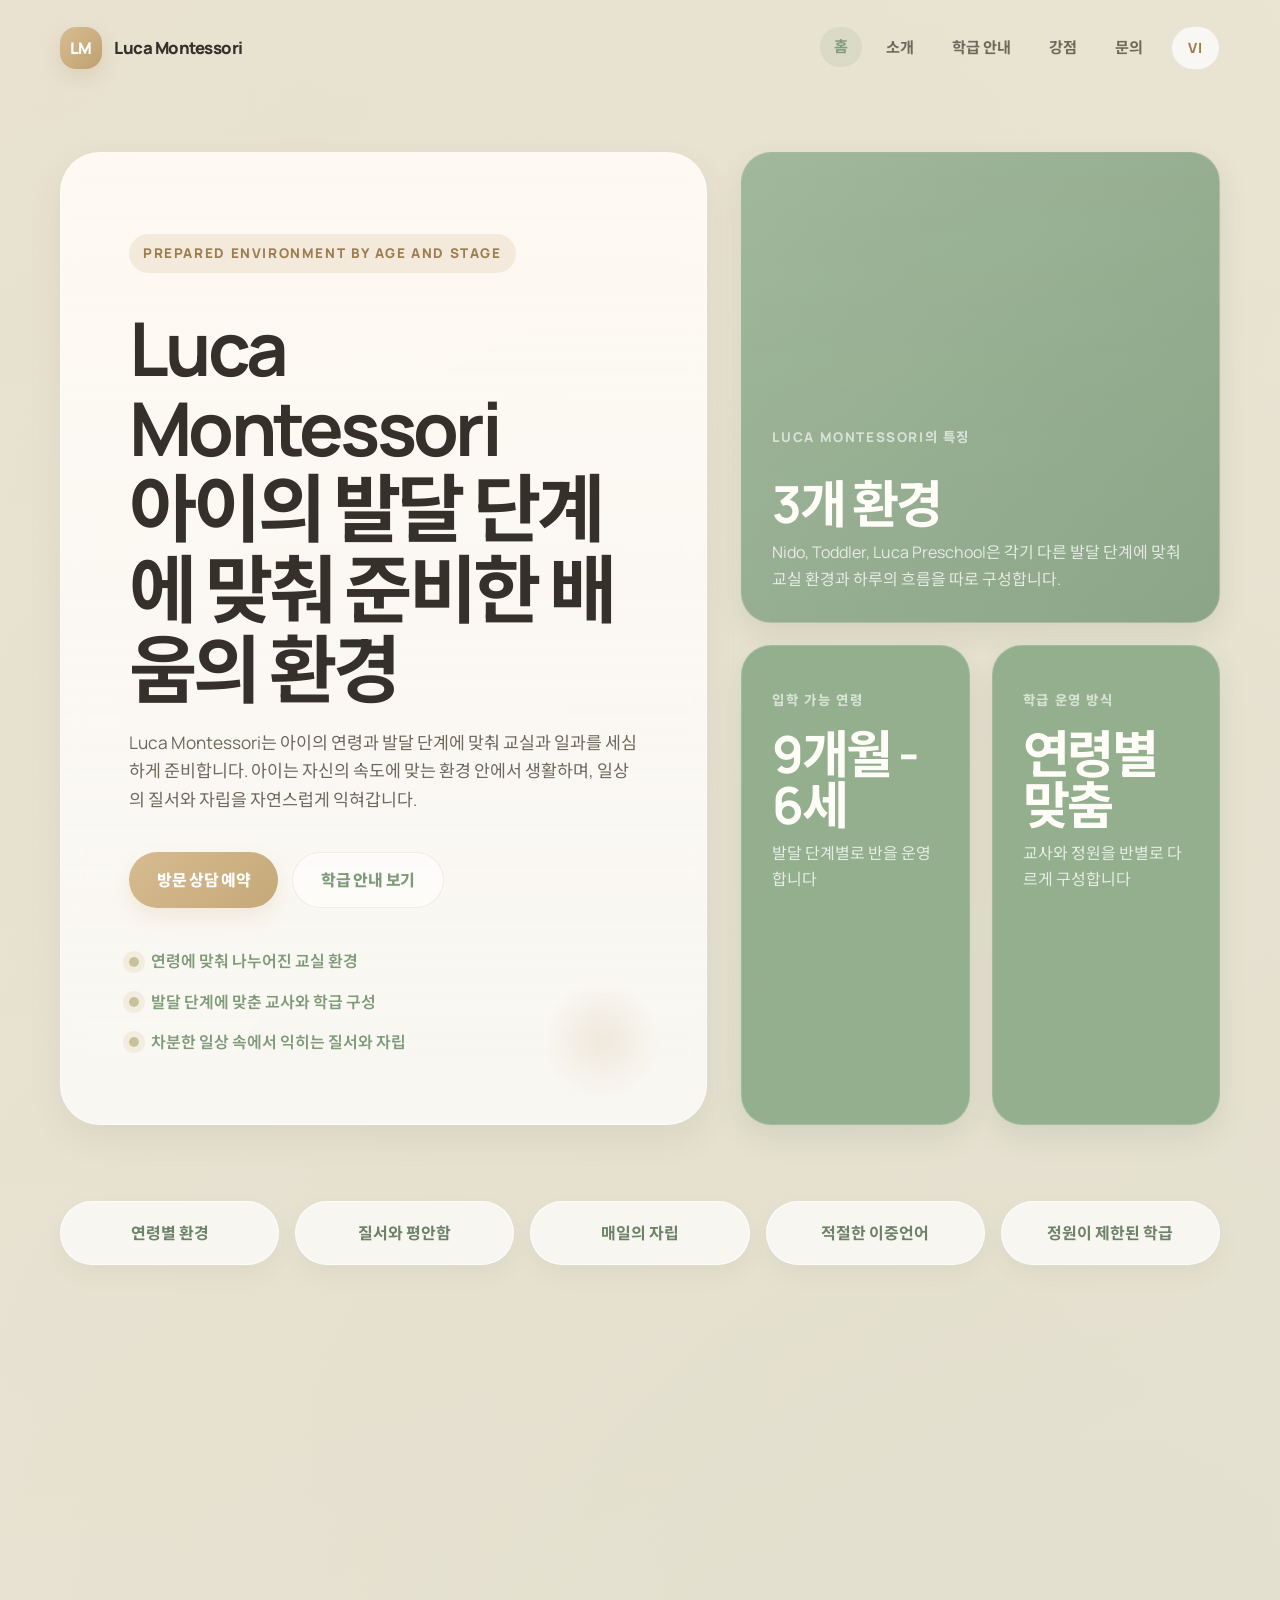
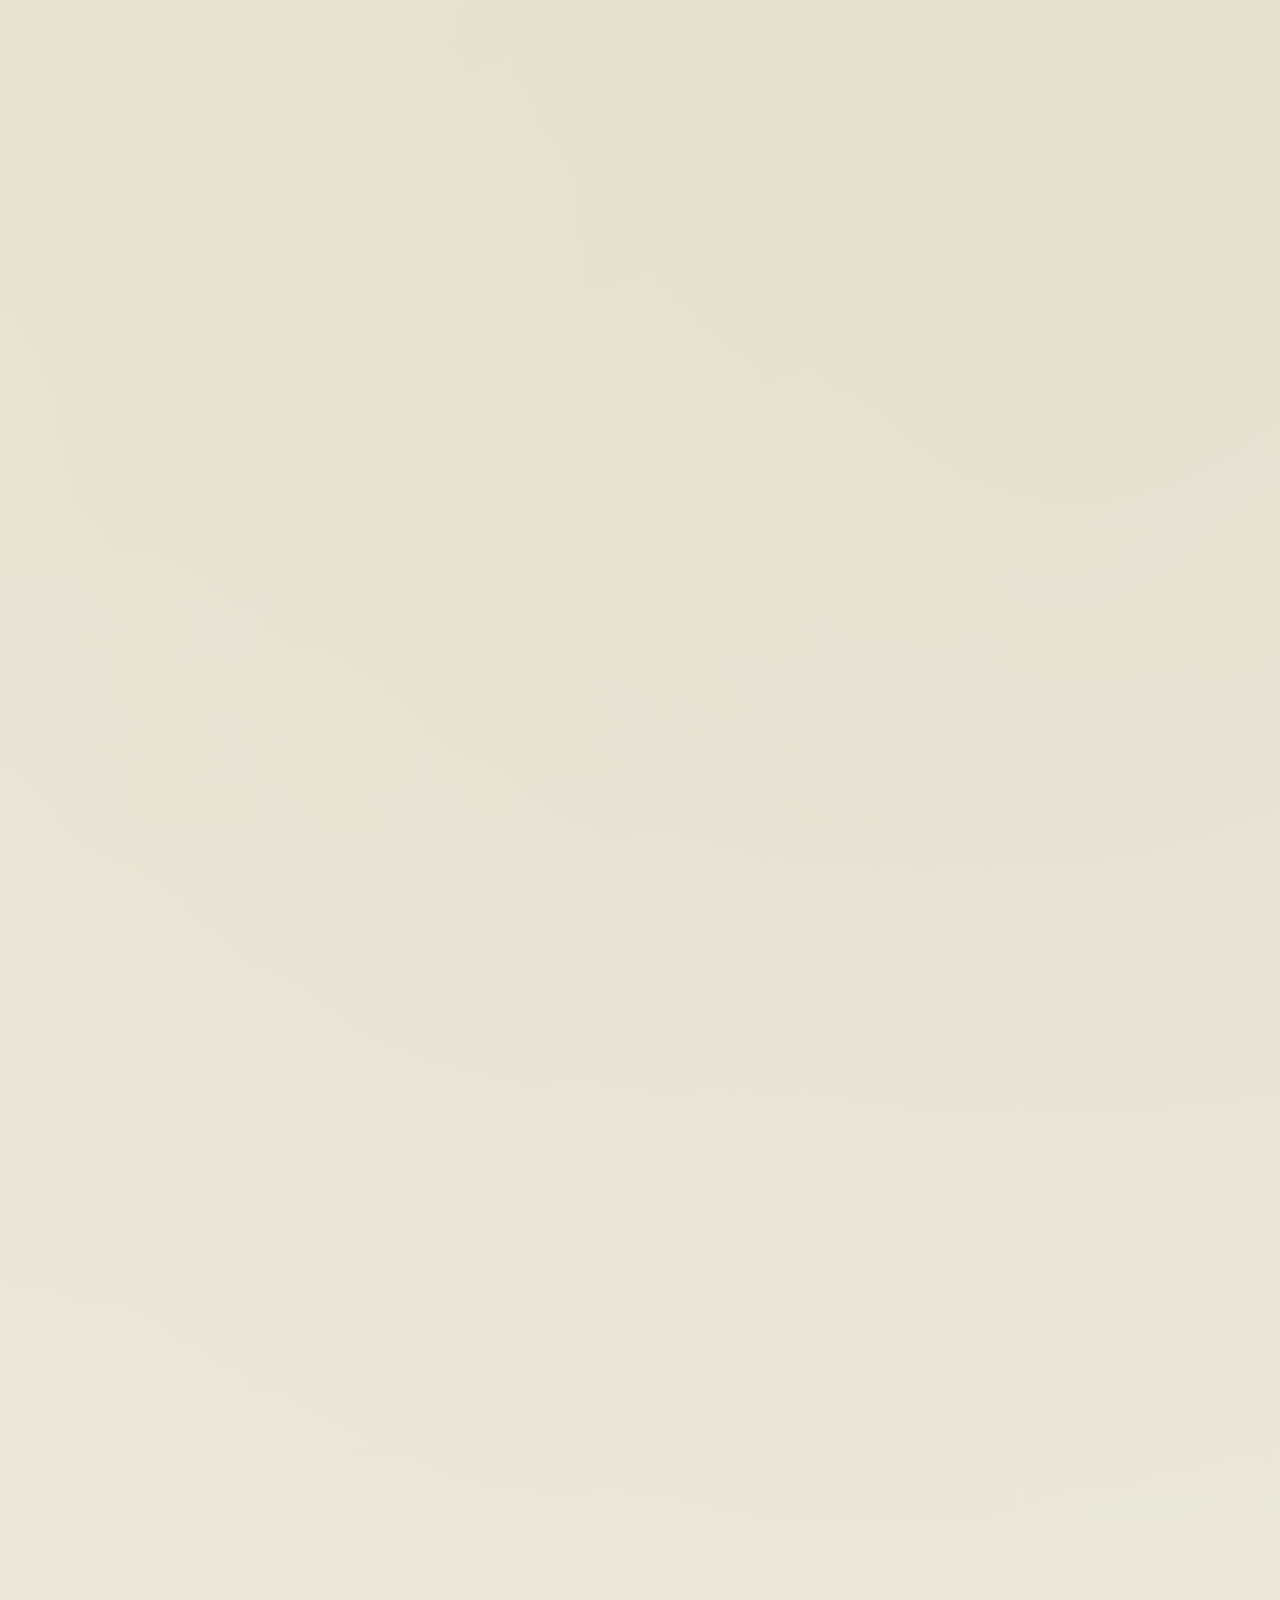
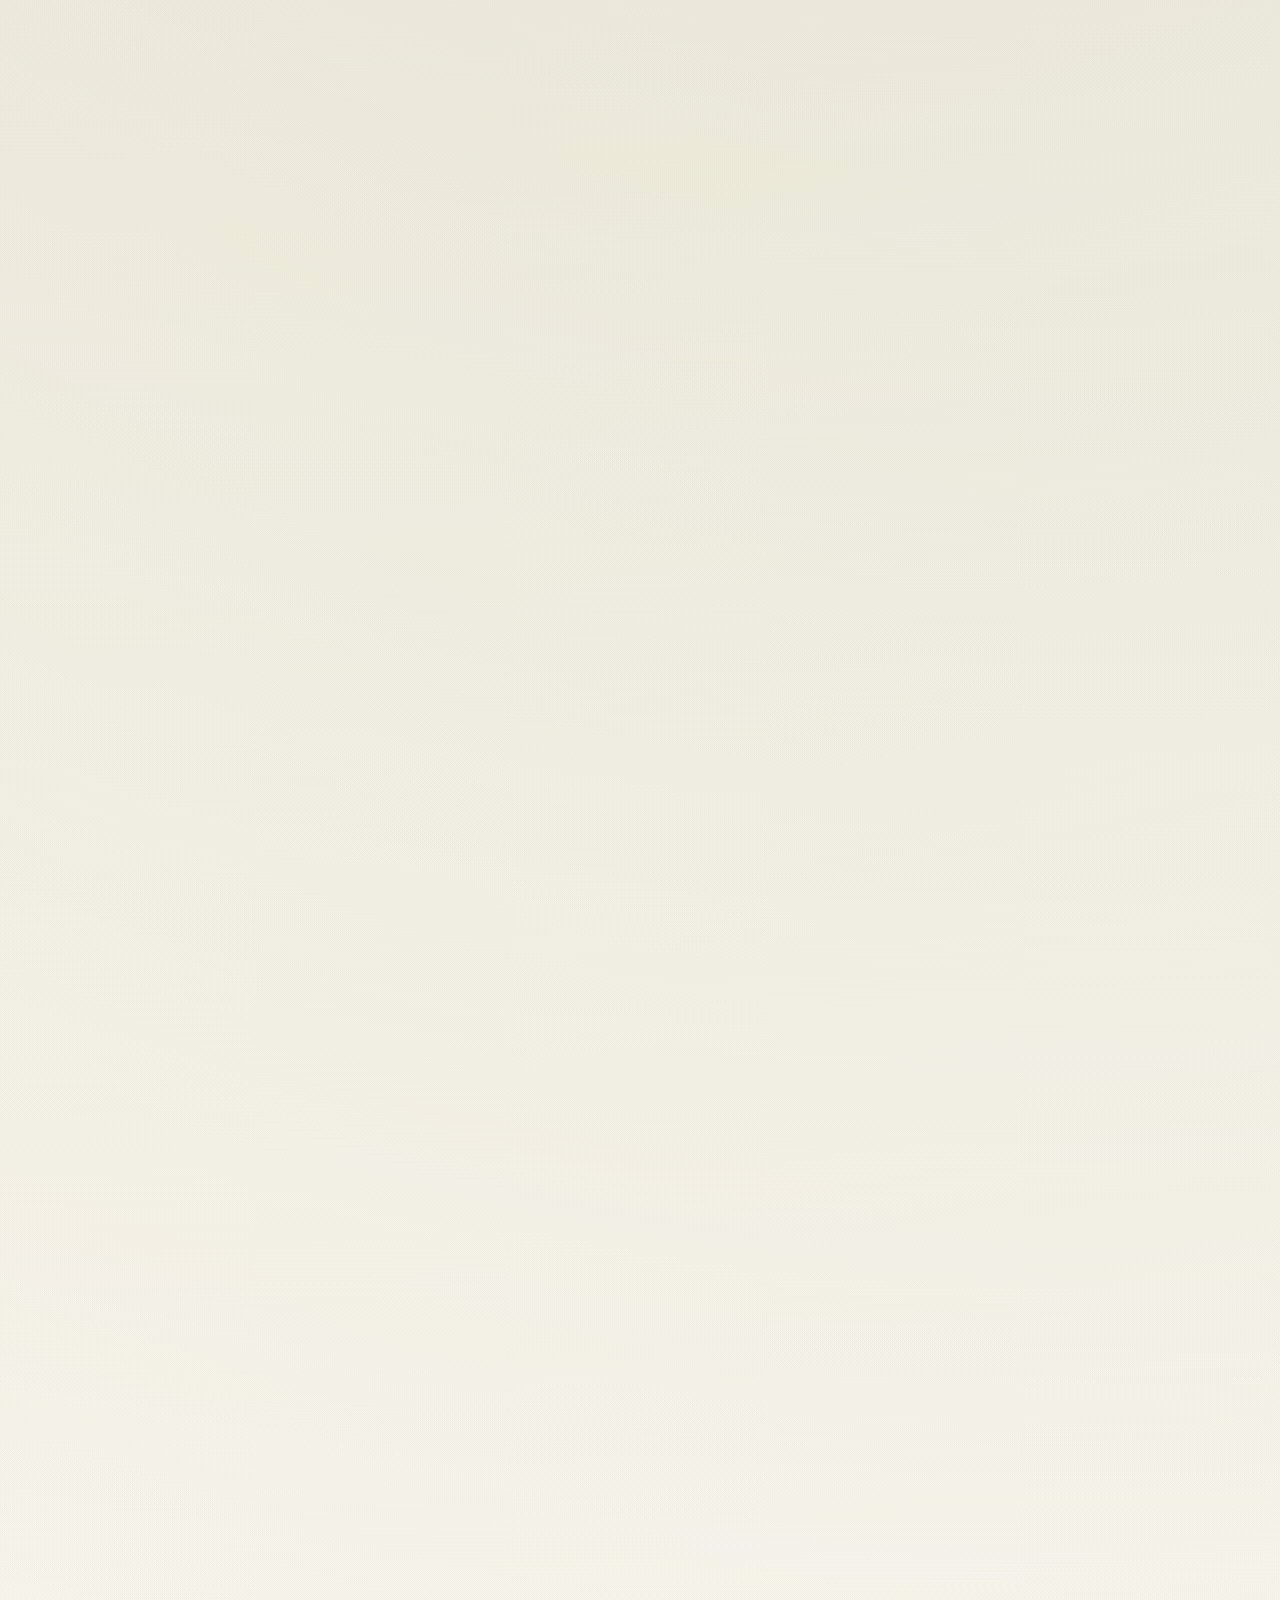
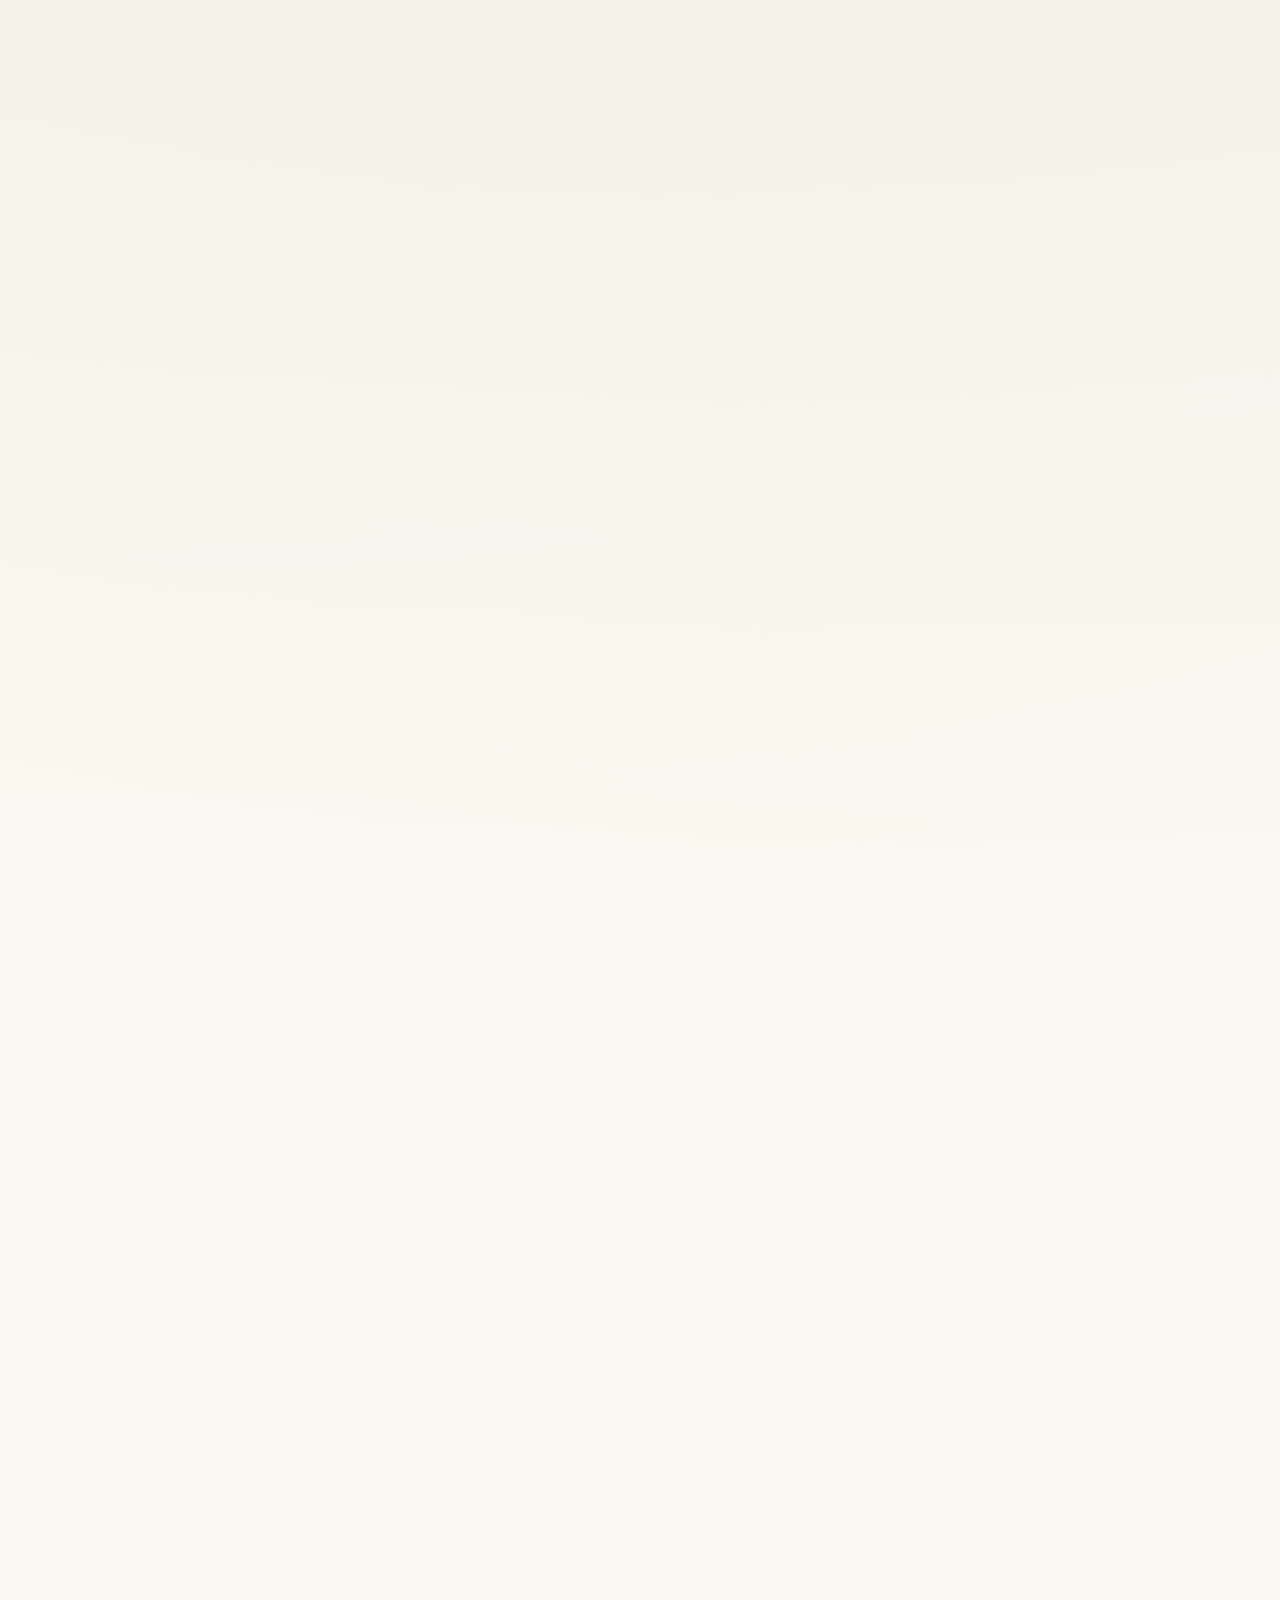
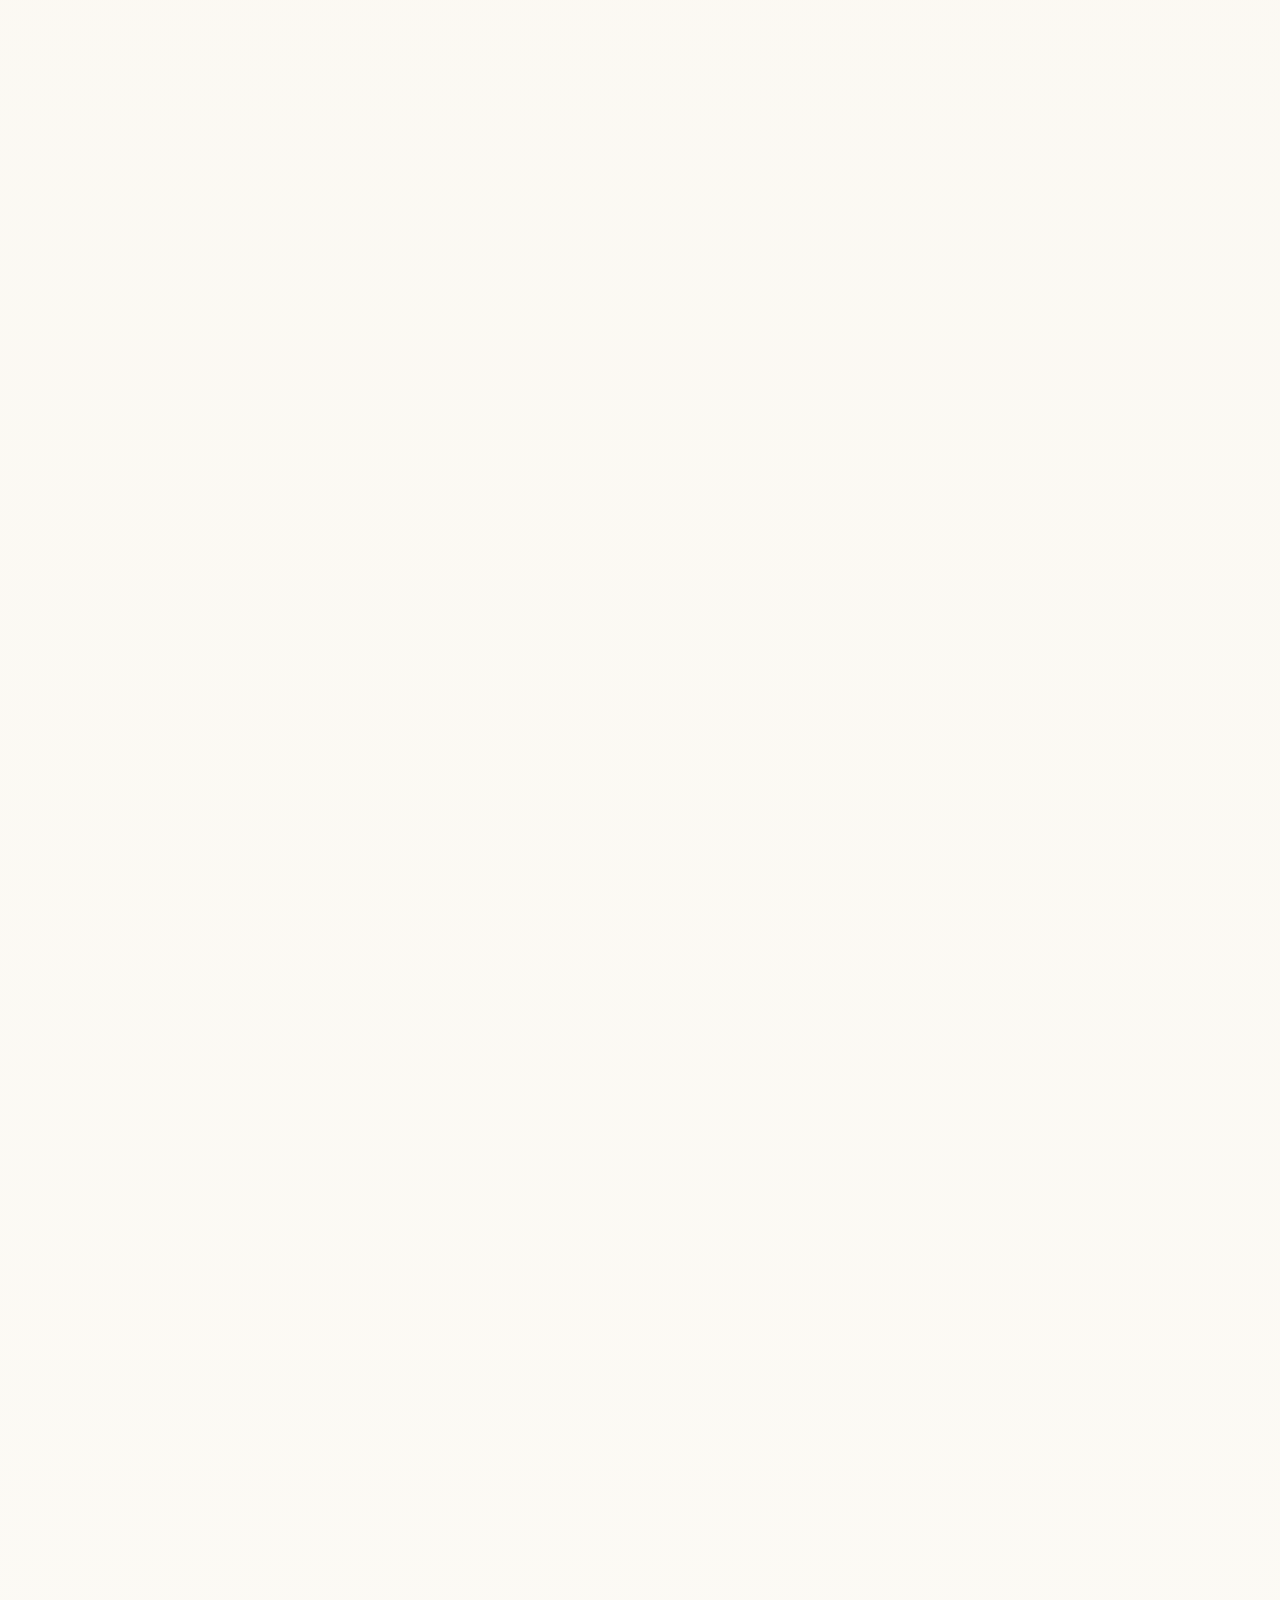
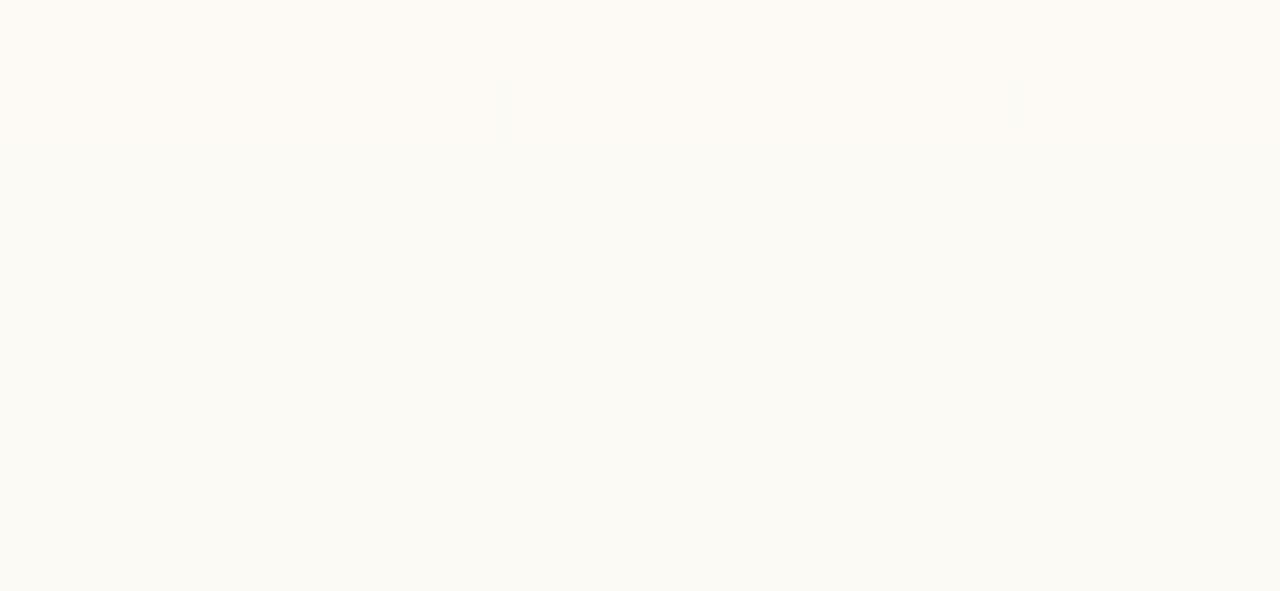
==== commit b19ff362: "reorganize assets and update live gallery" ====
--- a/ko.html
+++ b/ko.html
@@ -16,7 +16,7 @@
   <meta property="og:description" content="연령별로 준비된 몬테소리 환경, 학급 안내, 방문 상담 정보를 한국어로 확인할 수 있습니다.">
   <meta property="og:url" content="ko.html">
   <meta property="og:locale" content="ko_KR">
-  <link rel="icon" type="image/svg+xml" href="images/favicon.svg">
+  <link rel="icon" type="image/svg+xml" href="images/branding/luca-favicon.svg">
   <link rel="preconnect" href="https://fonts.googleapis.com">
   <link rel="preconnect" href="https://fonts.gstatic.com" crossorigin>
   <link
@@ -93,7 +93,7 @@
             <div class="panel-card panel-card-large">
               <p class="panel-label">Luca Montessori의 특징</p>
               <strong class="panel-value">3개 환경</strong>
-              <p class="panel-text">Nido, Toddler, Luca Preschool은 서로 다른 발달 단계에 맞춰 각각 따로 준비된 환경입니다.</p>
+              <p class="panel-text">Nido, Toddler, Luca Preschool은 각기 다른 발달 단계에 맞춰 교실 환경과 하루의 흐름을 따로 구성합니다.</p>
             </div>
 
             <div class="panel-stack">
@@ -160,14 +160,14 @@
         <div class="container">
           <div class="section-heading narrow light">
             <p class="section-label">학급 안내</p>
-            <h2>Luca Montessori의 세 학급은 서로 다른 발달 단계에 맞춰 준비되어 있습니다</h2>
+            <h2>Luca Montessori는 아이의 성장 단계에 따라 세 가지 학급을 운영합니다</h2>
           </div>
 
           <div class="service-grid">
             <article class="service-card stage-card stage-nido">
               <p class="service-tier">Nido (9-18 tháng)</p>
               <h3>Nido</h3>
-              <p>걷기 시작하는 아이들을 위한 반으로, 안전한 정서와 초기 자립의 습관을 중요하게 봅니다.</p>
+              <p>영아가 안정감을 느끼며 하루를 시작할 수 있도록, 돌봄과 초기 자립 경험을 세심하게 돕는 환경입니다.</p>
               <div class="enrollment-badge">
                 <strong>4 / 6명</strong>
                 <span>현재 인원 / 최대 정원</span>
@@ -175,15 +175,15 @@
               <ul class="card-list">
                 <li>3명당 교사 1명 비율, 최대 6명</li>
                 <li>현재 4명, 12개월부터 입학 가능</li>
-                <li>대근육, 소근육, 초기 언어 발달 중심</li>
-                <li>자립 습관과 정서적 안정감 형성</li>
+                <li>대근육, 소근육, 초기 언어 경험을 차분히 지원</li>
+                <li>일상 속 자립 습관과 정서적 안정감 형성</li>
               </ul>
             </article>
 
             <article class="service-card featured stage-card stage-toddler">
               <p class="service-tier">Toddler (18-36 tháng)</p>
               <h3>Toddler</h3>
-              <p>Montessori AMI 기반의 이중언어 환경으로, 질서와 사회성의 기초가 자라는 시기를 돕습니다.</p>
+              <p>질서와 반복이 중요한 시기에, 일상생활 연습과 언어 경험을 통해 자립의 기초를 쌓아가는 반입니다.</p>
               <div class="enrollment-badge">
                 <strong>9 / 12명</strong>
                 <span>현재 인원 / 최대 정원</span>
@@ -191,15 +191,15 @@
               <ul class="card-list">
                 <li>최대 12명, 교사 3명</li>
                 <li>Nido에서 올라오는 아이와 신규 원아 대상</li>
-                <li>일상생활 연습과 Việt - Anh 언어 발달</li>
-                <li>내적 질서, 자립, 초기 사회성 형성</li>
+                <li>일상생활 연습과 Việt - Anh 언어 노출</li>
+                <li>내적 질서, 자립, 초기 사회성의 기초 형성</li>
               </ul>
             </article>
 
             <article class="service-card stage-card stage-preschool">
               <p class="service-tier">Lớp Mẫu giáo Luca (2,5-6 tuổi)</p>
               <h3>Luca Preschool</h3>
-              <p>Montessori IMC 기반의 이중언어 환경으로, 사고력과 독립적인 학습 태도를 깊게 키워가는 반입니다.</p>
+              <p>유아가 스스로 생각하고 탐구하는 힘을 넓혀가도록, 이중언어 환경과 몬테소리 활동을 균형 있게 경험하는 반입니다.</p>
               <div class="enrollment-badge">
                 <strong>18 / 25명</strong>
                 <span>현재 인원 / 최대 정원</span>
@@ -208,7 +208,7 @@
                 <li>현재 18명, 최대 25명</li>
                 <li>교사 4명: 베트남어 2명, 영어 2명</li>
                 <li>하루 영어 사용 비중 약 70%</li>
-                <li>Practical Life, 수학, 언어, 문화, 과학, 독립적 사고 중심</li>
+                <li>Practical Life, 수학, 언어, 문화, 과학 영역을 균형 있게 경험</li>
               </ul>
             </article>
           </div>
@@ -222,7 +222,7 @@
             <h2>Luca Montessori의 강점은 아이에게 맞는 환경을 꾸준히 준비하고 지켜가는 데 있습니다.</h2>
             <p>
               학급을 연령에 따라 나누고, 정원을 조절하며, 각 반에 맞는 교사 구성을 두는 이유는
-              아이가 보다 안정적인 환경에서 생활하고 배울 수 있도록 돕기 위해서입니다.
+              아이가 하루를 무리 없이 보내고, 자신의 속도에 맞게 배우도록 돕기 위해서입니다.
             </p>
           </div>
 
@@ -264,23 +264,23 @@
           <div class="strengths-grid">
             <article class="strength-card">
               <h3>연령별 학급 구성</h3>
-              <p>발달 단계에 맞춰 Nido, Toddler, Preschool을 분리해 운영합니다.</p>
+              <p>아이의 발달 단계에 맞춰 Nido, Toddler, Preschool을 분리해 운영합니다.</p>
             </article>
             <article class="strength-card">
               <h3>정원이 제한된 환경</h3>
-              <p>각 반의 인원을 조절해 아이가 안정적으로 적응하고 집중할 수 있도록 돕습니다.</p>
+              <p>각 반의 인원을 조절해 아이가 안정적으로 적응하고 교사와 충분히 상호작용할 수 있도록 돕습니다.</p>
             </article>
             <article class="strength-card">
               <h3>적절한 이중언어 노출</h3>
-              <p>Toddler와 Preschool은 발달 단계에 맞게 Việt - Anh 환경을 경험합니다.</p>
+              <p>Toddler와 Preschool은 발달 단계에 맞는 방식으로 Việt - Anh 언어 환경을 경험합니다.</p>
             </article>
             <article class="strength-card">
               <h3>교사 배치의 차이</h3>
-              <p>연령과 학급 특성에 따라 교사 수와 역할을 다르게 구성합니다.</p>
+              <p>연령과 학급 특성에 따라 교사 수와 역할을 다르게 구성해 아이를 더 세심하게 살핍니다.</p>
             </article>
             <article class="strength-card">
               <h3>준비된 몬테소리 교실</h3>
-              <p>아이 스스로 선택하고 움직이며 질서를 익힐 수 있도록 환경을 준비합니다.</p>
+              <p>아이 스스로 선택하고 움직이며 집중할 수 있도록 교실 환경을 정돈해 둡니다.</p>
             </article>
           </div>
         </div>
@@ -290,16 +290,16 @@
         <div class="container">
           <div class="section-heading">
             <p class="section-label">Luca의 공간</p>
-            <h2>교실 환경과 일상의 흐름을 사진으로 천천히 살펴볼 수 있는 공간입니다</h2>
+            <h2>교실 환경과 아이들의 하루 분위기를 사진으로 살펴볼 수 있는 공간입니다</h2>
             <p>
-              실제 사진이 들어가면 학부모는 교실의 분위기, 몬테소리 교구, 일상 활동,
-              그리고 연령별로 준비된 환경을 더 자연스럽게 이해할 수 있습니다.
+              실제 수업과 일상 장면을 중심으로 구성해, 교실의 분위기와 활동의 흐름을
+              학부모님이 보다 직관적으로 살펴보실 수 있도록 정리했습니다.
             </p>
           </div>
 
           <!--
             이미지 권장 가이드
-            - 경로: images/gallery-1.jpg ~ images/gallery-8.jpg
+            - 경로: images/gallery/*.jpg
             - 권장 비율: 4:3 또는 3:2
             - 권장 크기: 1200px 이상
             - 권장 용량: 장당 300KB 내외로 최적화한 JPG 또는 WebP
@@ -307,121 +307,111 @@
           <div class="gallery-grid">
             <article class="gallery-card">
               <div class="gallery-media">
-                <img src="images/gallery-placeholder.svg" alt="Luca Montessori의 연령별 준비된 교실 환경 전경" loading="lazy" decoding="async">
+                <img src="images/gallery/classroom-circle-time.jpg" alt="루카 몬테소리 교실에서 아이들이 원형으로 모여 차분하게 하루를 시작하는 모습" loading="lazy" decoding="async">
                 <span>교실 환경</span>
-                <div class="gallery-fallback" aria-hidden="true">
-                  <strong>교실 환경</strong>
-                  <p>실제 사진 업로드 전까지 표시되는 미리보기 영역입니다.</p>
-                </div>
-              </div>
-              <div class="gallery-copy">
-                <h3>교실 환경</h3>
-                <p>연령에 맞게 준비된 교실의 전체 분위기를 보여주는 이미지 자리입니다.</p>
-              </div>
-            </article>
-
-            <article class="gallery-card">
-              <div class="gallery-media">
-                <img src="images/gallery-placeholder.svg" alt="Luca Montessori에서 아이들이 일상 활동에 참여하는 모습" loading="lazy" decoding="async">
-                <span>일상 활동</span>
-                <div class="gallery-fallback" aria-hidden="true">
-                  <strong>일상 활동</strong>
-                  <p>아이들의 하루 흐름을 보여줄 사진을 이 위치에 넣을 수 있습니다.</p>
-                </div>
-              </div>
-              <div class="gallery-copy">
-                <h3>일상 활동</h3>
-                <p>아이들이 익숙한 하루의 흐름 안에서 활동하는 장면을 담을 수 있습니다.</p>
-              </div>
-            </article>
-
-            <article class="gallery-card">
-              <div class="gallery-media">
-                <img src="images/gallery-placeholder.svg" alt="Luca Montessori 교실의 몬테소리 교구와 개별 작업 환경" loading="lazy" decoding="async">
+              </div>
+              <div class="gallery-copy">
+                <h3>차분하게 시작하는 교실</h3>
+                <p>아이들이 익숙한 자리와 리듬 안에서 하루를 시작하는 교실 분위기를 보여줍니다.</p>
+              </div>
+            </article>
+
+            <article class="gallery-card">
+              <div class="gallery-media">
+                <img src="images/gallery/one-on-one-classroom-work.jpg" alt="루카 몬테소리 교실에서 교사와 아이가 마주 앉아 개별 활동을 이어가는 모습" loading="lazy" decoding="async">
+                <span>개별 활동</span>
+              </div>
+              <div class="gallery-copy">
+                <h3>아이 중심의 개별 작업</h3>
+                <p>교사는 가까이에서 관찰하고 돕되, 아이가 스스로 해보는 시간을 충분히 지켜봅니다.</p>
+              </div>
+            </article>
+
+            <article class="gallery-card">
+              <div class="gallery-media">
+                <img src="images/gallery/montessori-number-rods.jpg" alt="아이가 몬테소리 수 교구를 손으로 만지며 수 개념을 탐색하는 모습" loading="lazy" decoding="async">
                 <span>몬테소리 교구</span>
-                <div class="gallery-fallback" aria-hidden="true">
-                  <strong>몬테소리 교구</strong>
-                  <p>교구와 개별 작업 장면을 담는 사진 슬롯입니다.</p>
-                </div>
-              </div>
-              <div class="gallery-copy">
-                <h3>몬테소리 교구</h3>
-                <p>아이들이 손으로 탐색하고 배우는 교구와 활동 모습을 보여주기 좋습니다.</p>
-              </div>
-            </article>
-
-            <article class="gallery-card">
-              <div class="gallery-media">
-                <img src="images/gallery-placeholder.svg" alt="Luca Montessori의 베트남어와 영어 언어 활동 장면" loading="lazy" decoding="async">
-                <span>언어 활동</span>
-                <div class="gallery-fallback" aria-hidden="true">
-                  <strong>언어 활동</strong>
-                  <p>이중언어 활동 사진이 들어오면 이 카드를 바로 대체합니다.</p>
-                </div>
-              </div>
-              <div class="gallery-copy">
-                <h3>언어 활동</h3>
-                <p>베트남어와 영어가 자연스럽게 함께하는 언어 환경을 소개할 수 있습니다.</p>
-              </div>
-            </article>
-
-            <article class="gallery-card">
-              <div class="gallery-media">
-                <img src="images/gallery-placeholder.svg" alt="아이들이 움직임과 표현 활동에 참여하는 모습" loading="lazy" decoding="async">
-                <span>움직임과 표현</span>
-                <div class="gallery-fallback" aria-hidden="true">
-                  <strong>움직임과 표현</strong>
-                  <p>실내외 움직임과 표현 활동 이미지를 위한 자리입니다.</p>
-                </div>
-              </div>
-              <div class="gallery-copy">
-                <h3>움직임과 표현</h3>
-                <p>몸을 움직이고 감정을 표현하는 자연스러운 활동 장면을 담을 수 있습니다.</p>
-              </div>
-            </article>
-
-            <article class="gallery-card">
-              <div class="gallery-media">
-                <img src="images/gallery-placeholder.svg" alt="Luca Montessori의 바깥 놀이 및 야외 활동 공간" loading="lazy" decoding="async">
-                <span>바깥 공간</span>
-                <div class="gallery-fallback" aria-hidden="true">
-                  <strong>바깥 공간</strong>
-                  <p>야외 놀이와 자연 연결 순간을 담을 수 있습니다.</p>
-                </div>
-              </div>
-              <div class="gallery-copy">
-                <h3>바깥 공간</h3>
-                <p>아이들이 자연과 연결되는 순간과 야외 활동의 분위기를 보여줄 수 있습니다.</p>
-              </div>
-            </article>
-
-            <article class="gallery-card">
-              <div class="gallery-media">
-                <img src="images/gallery-placeholder.svg" alt="아이들이 소그룹 활동으로 상호작용하는 장면" loading="lazy" decoding="async">
+              </div>
+              <div class="gallery-copy">
+                <h3>손으로 배우는 수 활동</h3>
+                <p>추상적인 개념을 서두르지 않고, 눈과 손을 함께 쓰며 차분히 익혀가는 장면입니다.</p>
+              </div>
+            </article>
+
+            <article class="gallery-card">
+              <div class="gallery-media">
+                <img src="images/gallery/pink-tower-activity.jpg" alt="아이가 핑크 타워 교구를 쌓으며 감각과 집중을 기르는 모습" loading="lazy" decoding="async">
+                <span>Sensorial</span>
+              </div>
+              <div class="gallery-copy">
+                <h3>감각을 깨우는 교구 경험</h3>
+                <p>크기와 순서를 구분하고 반복해보는 과정 속에서 집중력과 질서감이 함께 자랍니다.</p>
+              </div>
+            </article>
+
+            <article class="gallery-card">
+              <div class="gallery-media">
+                <img src="images/gallery/practical-life-food-preparation.jpg" alt="아이가 실생활 활동으로 음식을 준비하며 손의 움직임을 연습하는 모습" loading="lazy" decoding="async">
+                <span>Practical Life</span>
+              </div>
+              <div class="gallery-copy">
+                <h3>실생활 속 자립 연습</h3>
+                <p>준비하고 담고 정리하는 과정을 통해 손의 협응과 생활 속 자립을 자연스럽게 익힙니다.</p>
+              </div>
+            </article>
+
+            <article class="gallery-card">
+              <div class="gallery-media">
+                <img src="images/gallery/baking-activity.jpg" alt="아이가 직접 반죽 위에 토핑을 올리며 간식 준비 활동에 참여하는 모습" loading="lazy" decoding="async">
+                <span>일상 루틴</span>
+              </div>
+              <div class="gallery-copy">
+                <h3>직접 해보는 간식 준비</h3>
+                <p>먹기 전의 작은 준비 과정도 아이에게는 집중과 성취를 배우는 소중한 일상입니다.</p>
+              </div>
+            </article>
+
+            <article class="gallery-card">
+              <div class="gallery-media">
+                <img src="images/gallery/outdoor-story-circle.jpg" alt="야외 공간에서 교사와 아이들이 함께 둘러앉아 소그룹 활동을 하는 모습" loading="lazy" decoding="async">
                 <span>소그룹 활동</span>
-                <div class="gallery-fallback" aria-hidden="true">
-                  <strong>소그룹 활동</strong>
-                  <p>또래 상호작용과 소그룹 활동 사진용 자리입니다.</p>
-                </div>
-              </div>
-              <div class="gallery-copy">
-                <h3>소그룹 활동</h3>
-                <p>아이들이 함께 듣고 말하며 관계를 배워가는 순간을 담을 수 있습니다.</p>
-              </div>
-            </article>
-
-            <article class="gallery-card">
-              <div class="gallery-media">
-                <img src="images/gallery-placeholder.svg" alt="Luca Montessori에서 학부모가 방문 상담을 진행하는 모습" loading="lazy" decoding="async">
-                <span>상담과 방문</span>
-                <div class="gallery-fallback" aria-hidden="true">
-                  <strong>상담과 방문</strong>
-                  <p>방문 상담과 학부모 투어 이미지를 위한 카드입니다.</p>
-                </div>
-              </div>
-              <div class="gallery-copy">
-                <h3>상담과 방문</h3>
-                <p>학부모가 학교를 둘러보고 교사와 이야기 나누는 장면을 보여주는 데 적합합니다.</p>
+              </div>
+              <div class="gallery-copy">
+                <h3>함께 듣고 말하는 시간</h3>
+                <p>소그룹 안에서 교사와 또래를 함께 경험하며 듣기, 기다리기, 표현하기를 배워갑니다.</p>
+              </div>
+            </article>
+
+            <article class="gallery-card">
+              <div class="gallery-media">
+                <img src="images/gallery/school-outing-group-photo.jpg" alt="아이들과 보호자, 교사가 함께 야외 체험 활동에 참여한 단체 사진" loading="lazy" decoding="async">
+                <span>Outing</span>
+              </div>
+              <div class="gallery-copy">
+                <h3>함께하는 바깥 경험</h3>
+                <p>교실 밖에서도 아이들은 익숙한 관계 안에서 새로운 공간과 경험을 차분히 만나게 됩니다.</p>
+              </div>
+            </article>
+
+            <article class="gallery-card">
+              <div class="gallery-media">
+                <img src="images/gallery/group-table-activity.jpg" alt="정돈된 교실에서 아이들이 교사와 함께 테이블 활동을 하는 모습" loading="lazy" decoding="async">
+                <span>정돈된 환경</span>
+              </div>
+              <div class="gallery-copy">
+                <h3>정돈된 환경에서의 만남</h3>
+                <p>가구와 교구가 분명하게 정리된 공간은 아이가 더 편안하게 집중할 수 있도록 도와줍니다.</p>
+              </div>
+            </article>
+
+            <article class="gallery-card">
+              <div class="gallery-media">
+                <img src="images/gallery/holiday-classroom-photo.jpg" alt="교실 안에서 아이들이 함께 기념 사진을 남기며 편안한 분위기를 나누는 모습" loading="lazy" decoding="async">
+                <span>교실 분위기</span>
+              </div>
+              <div class="gallery-copy">
+                <h3>편안함이 느껴지는 교실</h3>
+                <p>아이들이 익숙한 공간 안에서 자연스럽게 머물고 관계를 쌓아가는 분위기를 보여줍니다.</p>
               </div>
             </article>
           </div>
@@ -432,7 +422,7 @@
         <div class="container process-shell">
           <div class="section-heading align-left compact">
             <p class="section-label">Luca에서의 하루</p>
-            <h2>아이들은 자신에게 맞는 속도 안에서 안정적으로 하루를 시작하고, 깊이 몰입하며, 스스로 마무리합니다</h2>
+            <h2>아이들은 자신에게 맞는 속도 안에서 하루를 시작하고, 활동에 몰입하며, 차분히 마무리합니다</h2>
           </div>
 
           <div class="process-grid">
@@ -444,12 +434,12 @@
             <article class="process-card">
               <span>Step 2</span>
               <h3>개별 활동</h3>
-              <p>자신에게 맞는 활동을 선택하고, 교사의 적절한 도움 속에서 집중을 깊게 이어갑니다.</p>
+              <p>자신에게 맞는 활동을 선택하고, 교사의 적절한 도움 속에서 집중을 이어갑니다.</p>
             </article>
             <article class="process-card">
               <span>Step 3</span>
               <h3>실생활, 언어, 감각, 상호작용</h3>
-              <p>일상생활 연습과 언어, 감각, 소그룹 활동 속에서 아이는 매일 자립을 쌓아갑니다.</p>
+              <p>일상생활 연습과 언어, 감각, 소그룹 활동 속에서 아이는 매일 자립의 경험을 쌓아갑니다.</p>
             </article>
           </div>
         </div>
@@ -460,8 +450,8 @@
           <div class="cta-banner">
             <div>
               <p class="section-label">방문 상담 안내</p>
-              <h2>우리 아이에게 맞는 반이 궁금하시다면, 학교를 직접 둘러보며 상담해보세요</h2>
-              <p>학급 환경과 하루 흐름을 차분히 안내해드리고, 연령에 맞는 반을 함께 살펴볼 수 있습니다.</p>
+              <h2>우리 아이에게 맞는 반이 궁금하시다면, 학교를 직접 둘러보며 상담해보세요.</h2>
+              <p>교실 환경과 하루의 흐름을 함께 살펴보며, 아이의 연령과 현재 발달 단계에 맞는 반을 안내해드립니다.</p>
             </div>
             <a href="#contact" class="btn btn-primary">방문 상담 예약</a>
           </div>
@@ -474,8 +464,8 @@
             <p class="section-label">상담 및 방문 문의</p>
             <h2>우리 아이에게 어떤 환경이 맞을지 궁금하시다면, 편하게 문의해 주세요.</h2>
             <p>
-              아이의 연령에 맞는 반, 학교 방문 가능 일정, 교실 환경에 대해 궁금한 점이 있으시면 남겨 주세요.
-              확인 후 학부모님이 이해하기 쉽게 차분하게 안내드리겠습니다.
+              아이의 연령에 맞는 반, 적응 시기, 방문 가능 일정, 교실 분위기에 대해 궁금한 점이 있으시면 남겨 주세요.
+              확인 후 부담 없이 비교해보실 수 있도록 필요한 내용을 차분하게 안내드리겠습니다.
             </p>
 
             <ul class="contact-info">
@@ -488,7 +478,7 @@
           </div>
 
           <form class="contact-form" id="contactForm">
-            <p class="form-intro">기본 정보를 남겨주시면 확인 후 상담 및 방문 안내를 도와드리겠습니다.</p>
+            <p class="form-intro">기본 정보를 남겨주시면 아이의 연령에 맞는 반과 방문 가능 방법을 확인해 안내드리겠습니다.</p>
 
             <label for="name">보호자 성함</label>
             <input type="text" id="name" name="name" placeholder="보호자 성함을 입력해주세요" autocomplete="name" required>
--- a/style.css
+++ b/style.css
@@ -685,19 +685,12 @@
   opacity: 0;
 }
 
-.gallery-media::before {
-  content: "";
-  position: absolute;
-  inset: 18px;
-  border: 1px dashed rgba(255, 255, 255, 0.55);
-  border-radius: 24px;
-}
-
 .gallery-media::after {
   content: "";
   position: absolute;
   inset: 0;
   background:
+    linear-gradient(180deg, rgba(31, 24, 17, 0) 42%, rgba(31, 24, 17, 0.38) 100%),
     radial-gradient(circle at 20% 20%, rgba(255, 255, 255, 0.18), transparent 30%),
     radial-gradient(circle at 80% 70%, rgba(255, 255, 255, 0.18), transparent 24%);
   transition: transform 0.35s ease, opacity 0.35s ease;
@@ -719,8 +712,8 @@
   z-index: 1;
   padding: 8px 12px;
   border-radius: 999px;
-  background: rgba(255, 253, 248, 0.85);
-  color: var(--brand-deep);
+  background: rgba(255, 253, 248, 0.9);
+  color: #6f5531;
   font-size: 0.82rem;
   font-weight: 800;
   letter-spacing: 0.04em;
@@ -759,13 +752,16 @@
 }
 
 .gallery-copy h3 {
-  margin: 0 0 8px;
+  margin: 0 0 10px;
   font-size: 1.1rem;
+  line-height: 1.3;
 }
 
 .gallery-copy p {
   margin: 0;
   color: var(--muted);
+  font-size: 0.95rem;
+  line-height: 1.6;
 }
 
 .cta-section {
@@ -1305,7 +1301,7 @@
 
   .gallery-media {
     min-height: 0;
-    aspect-ratio: 1 / 1;
+    aspect-ratio: 4 / 3;
   }
 
   .process-shell,
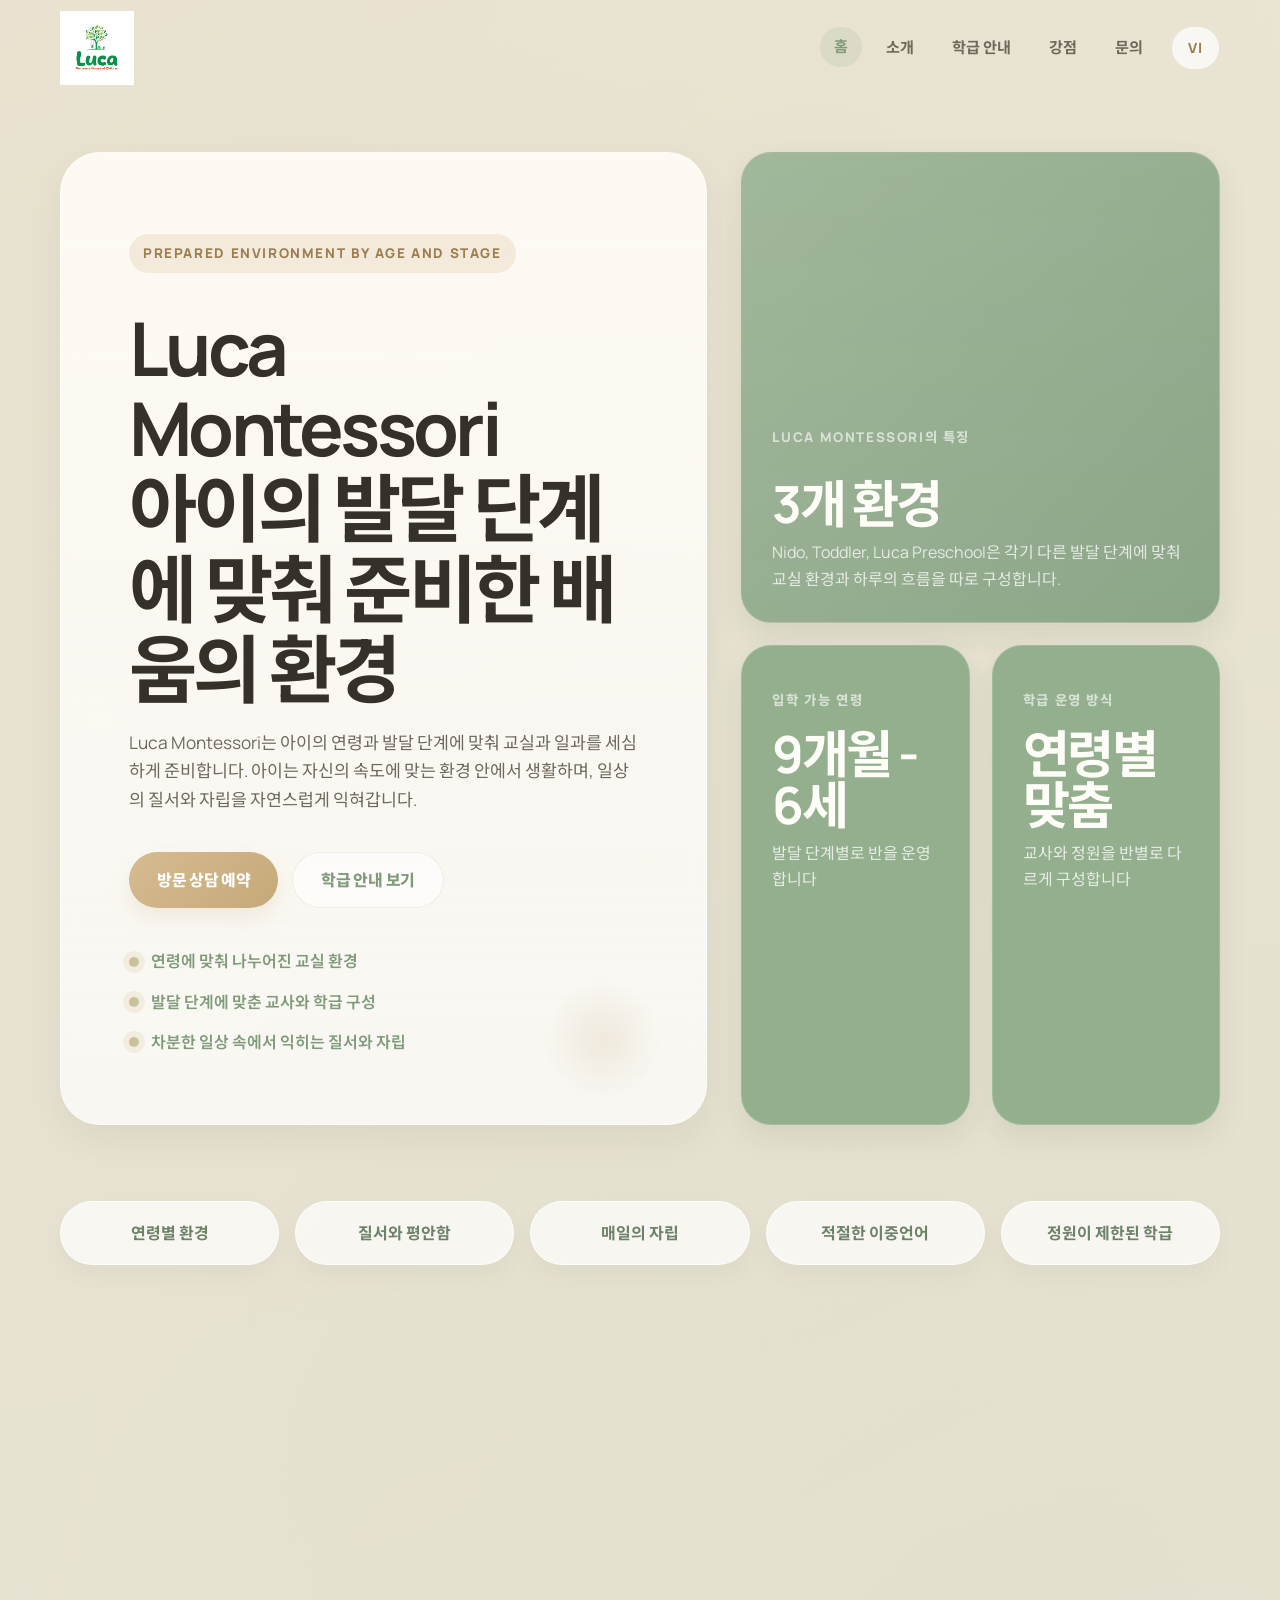
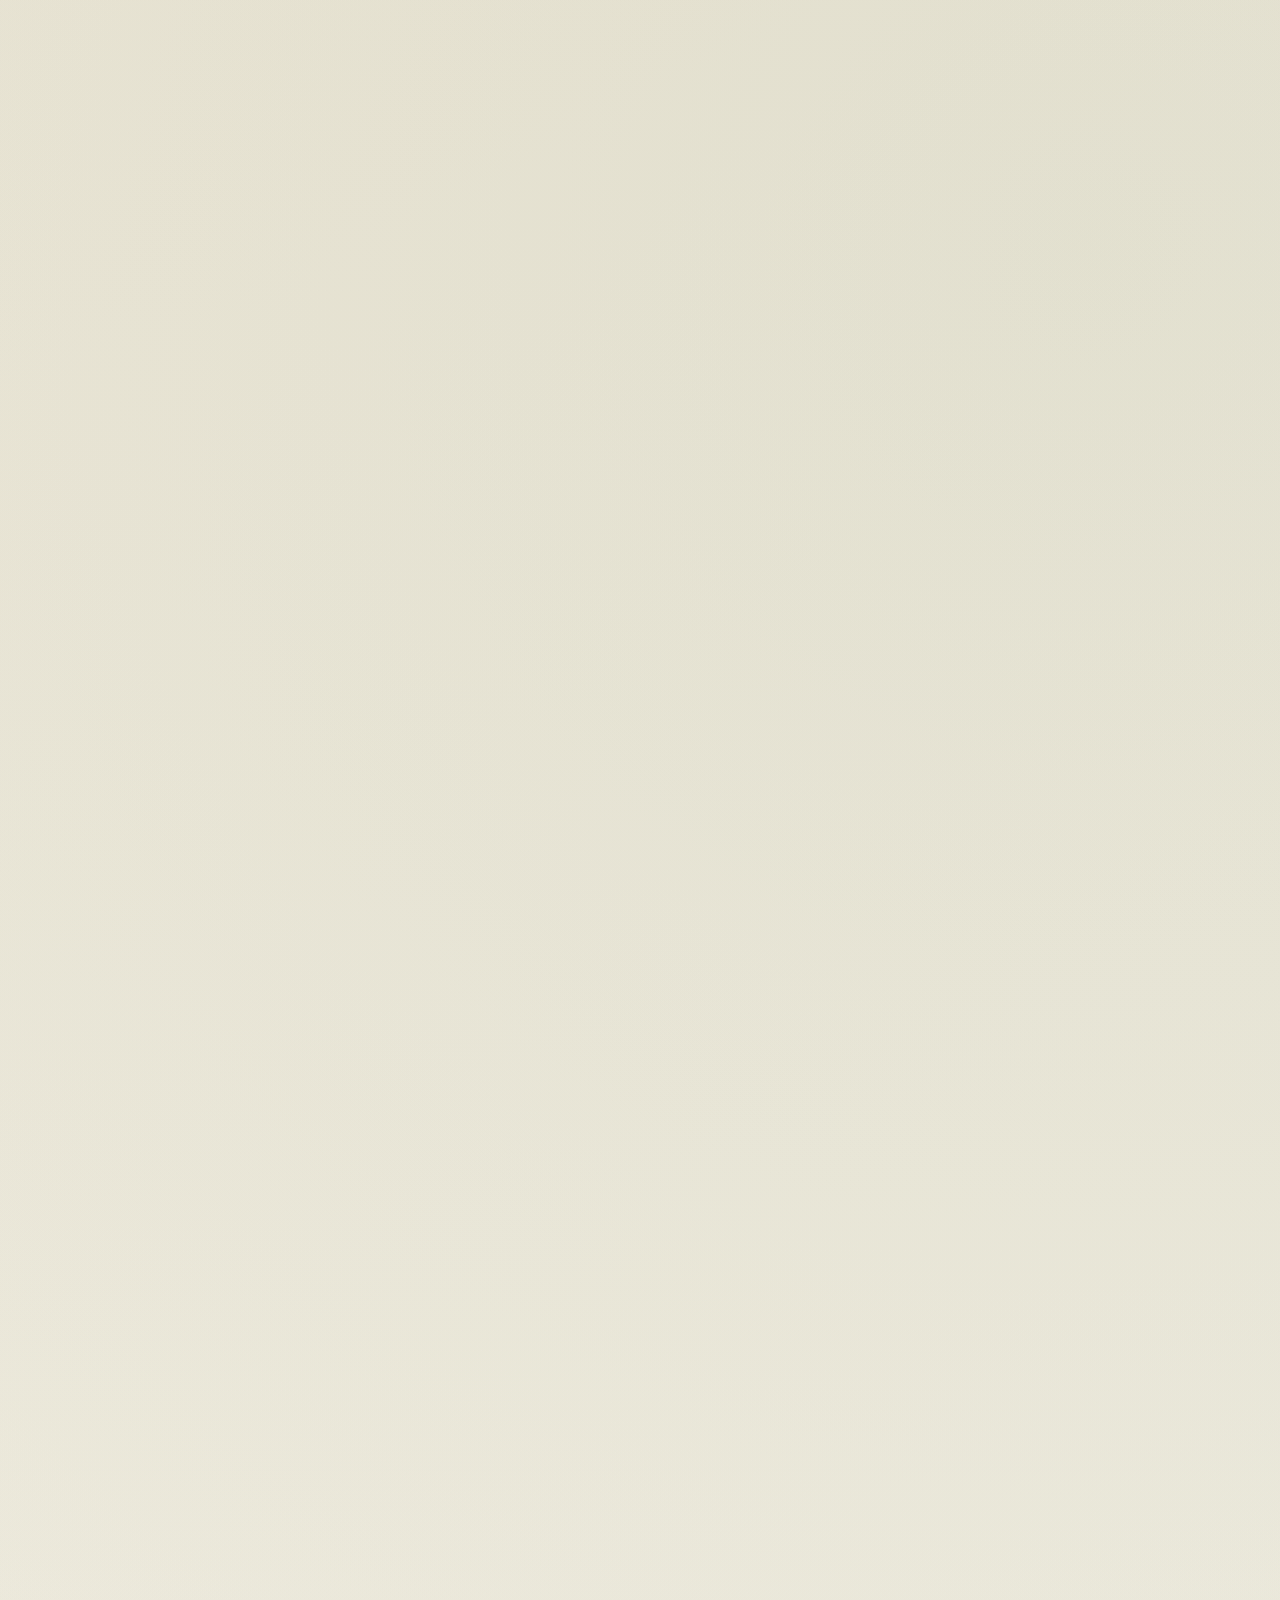
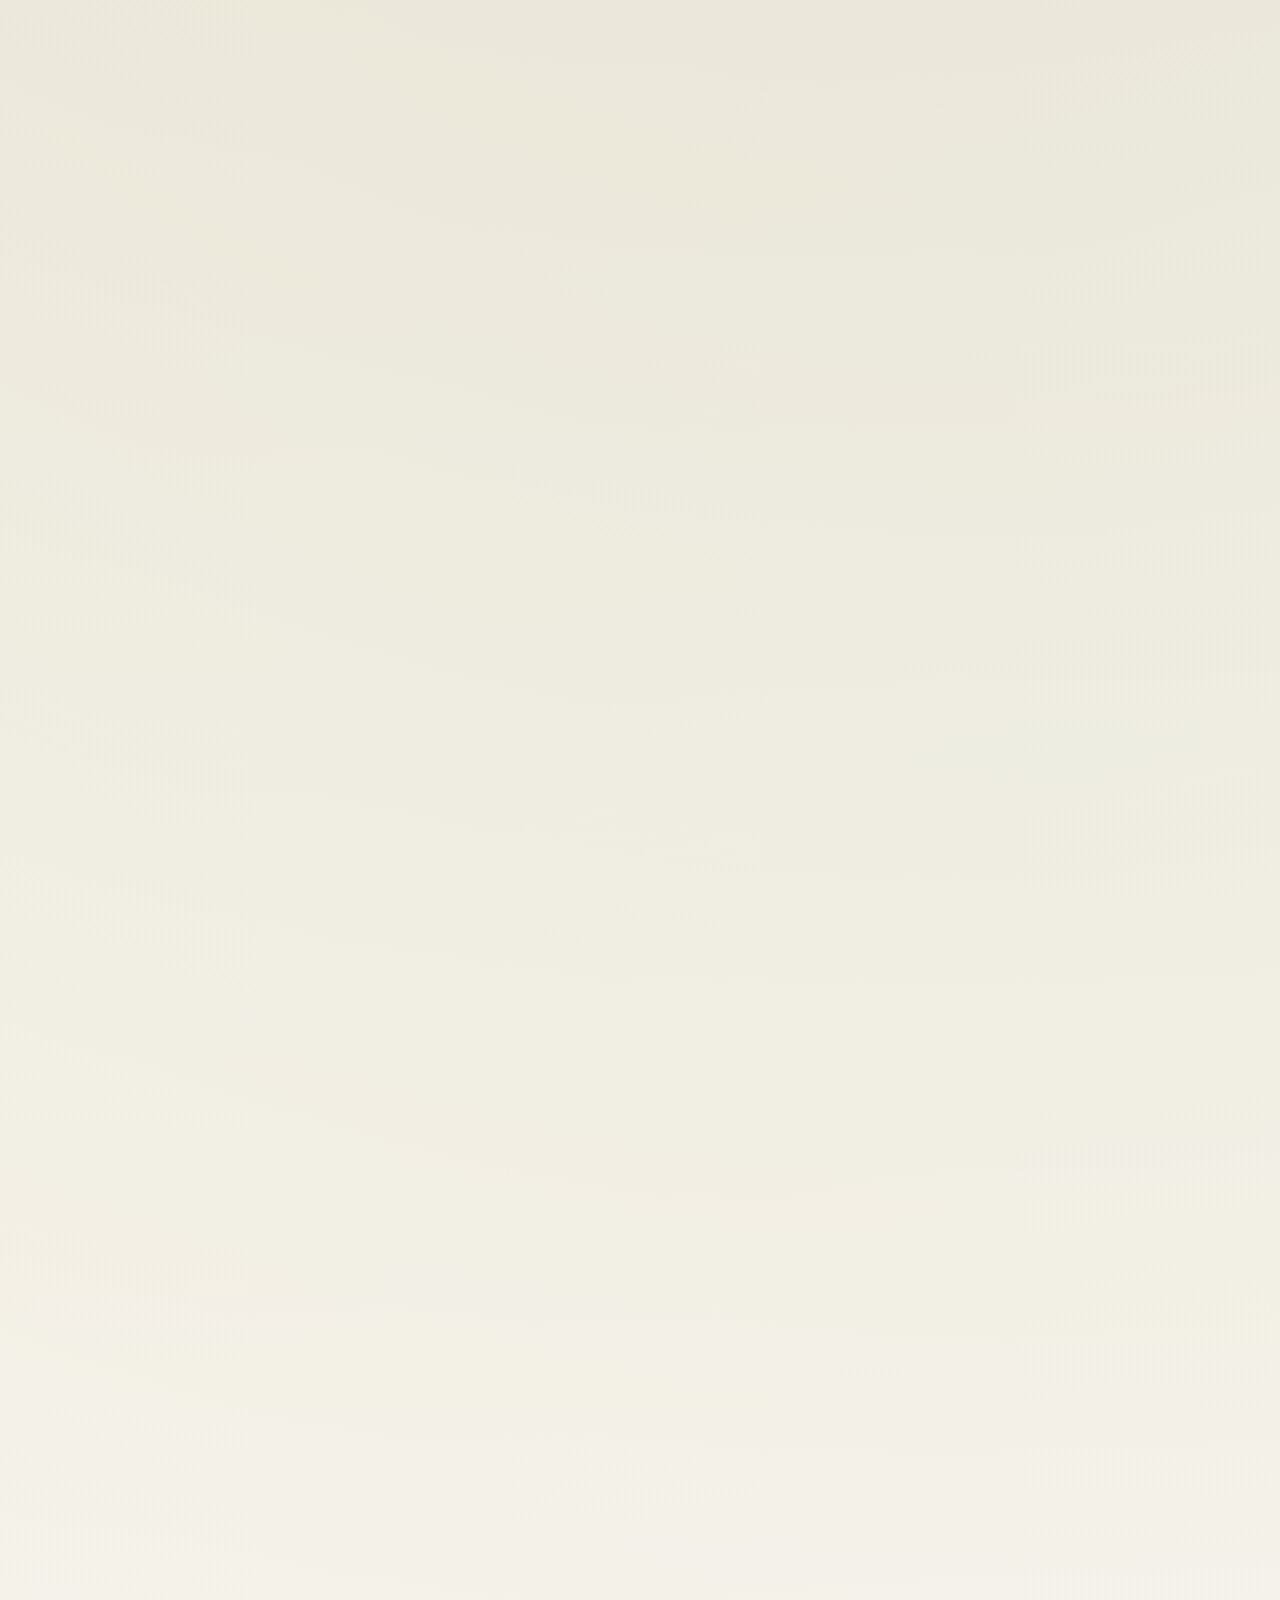
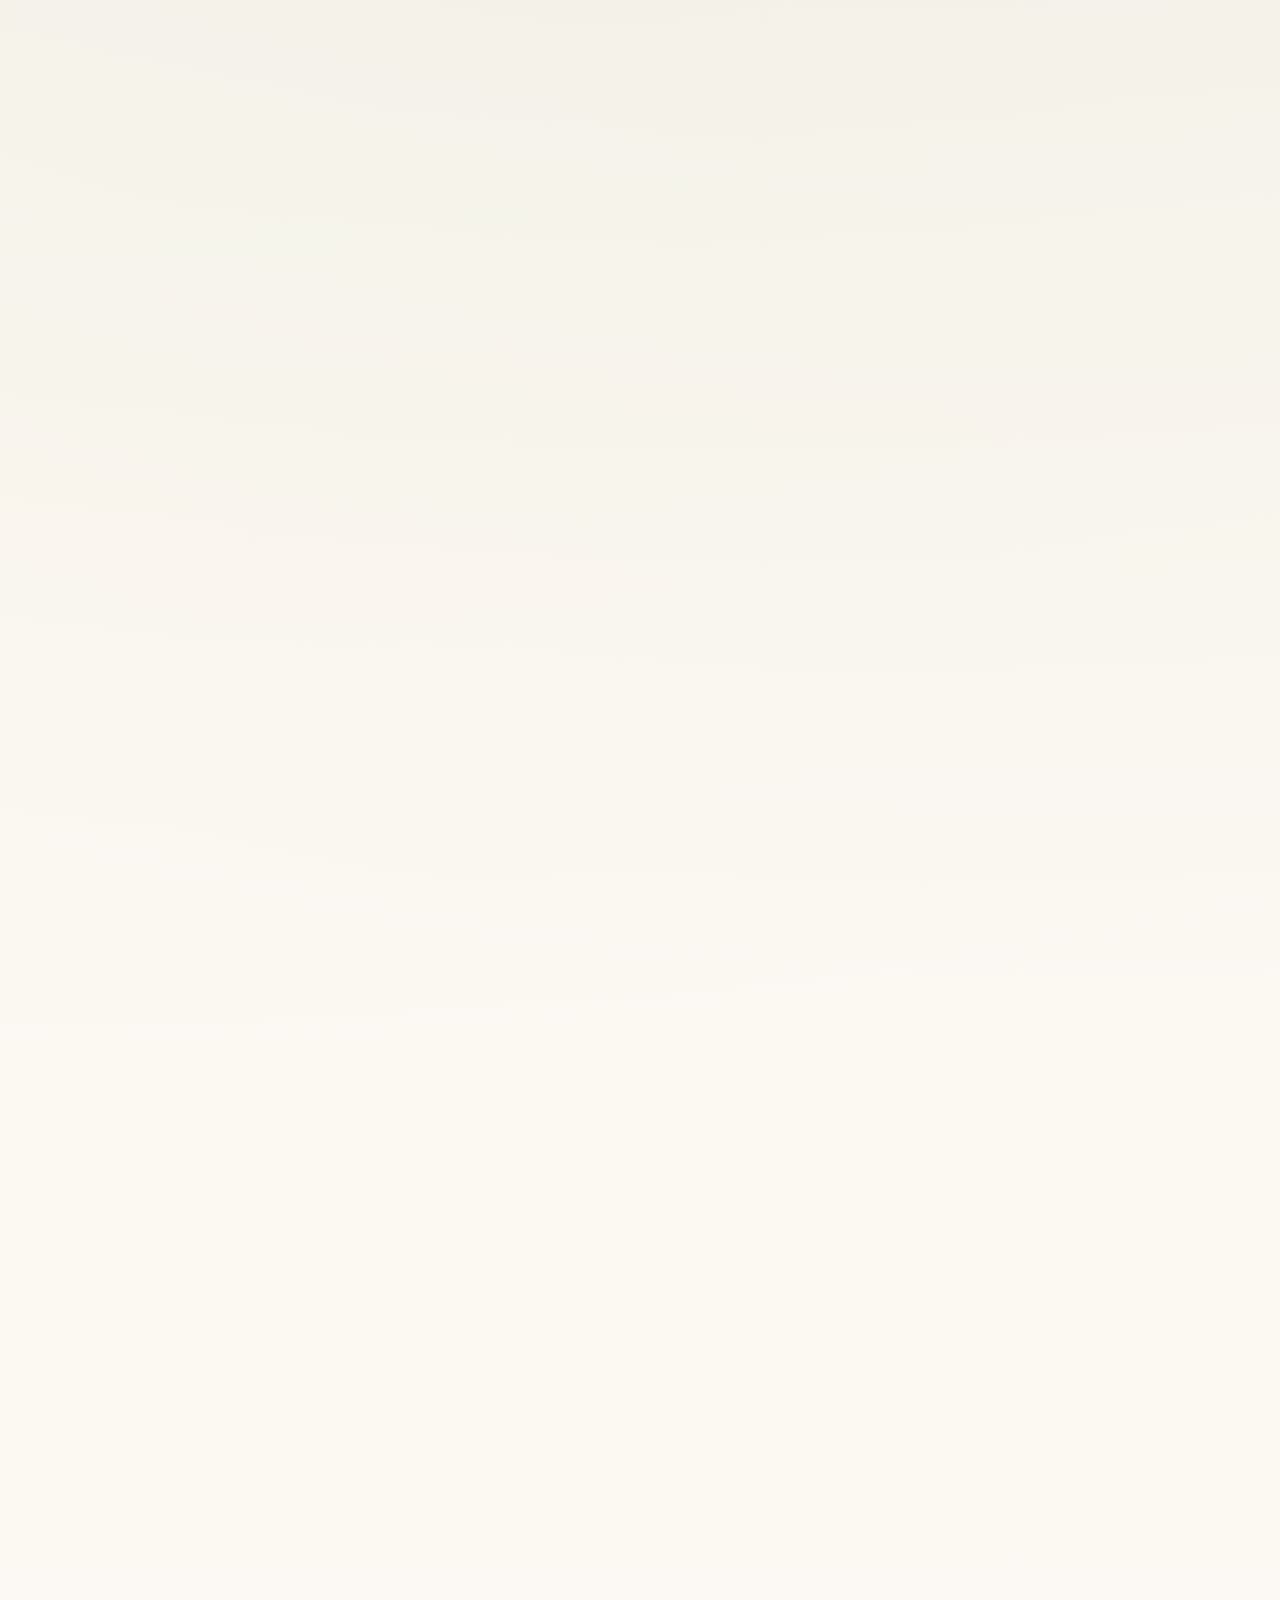
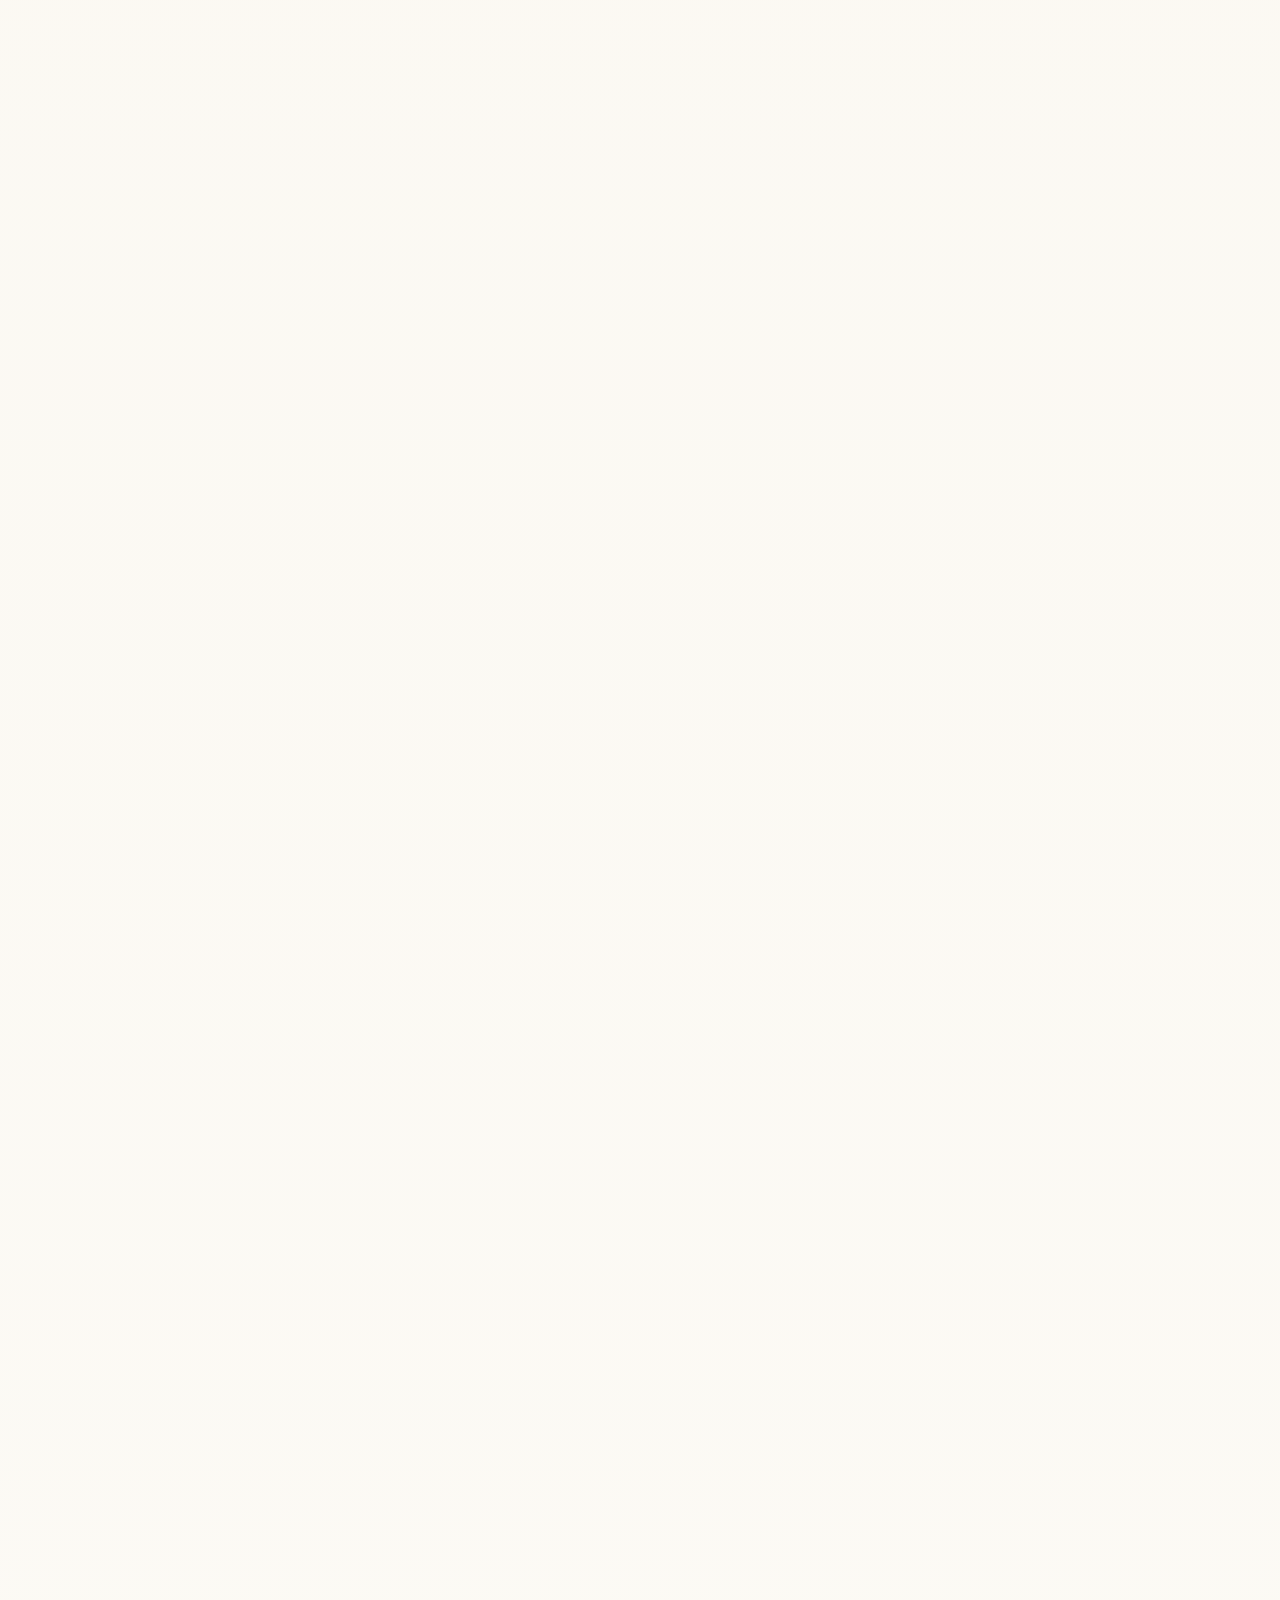
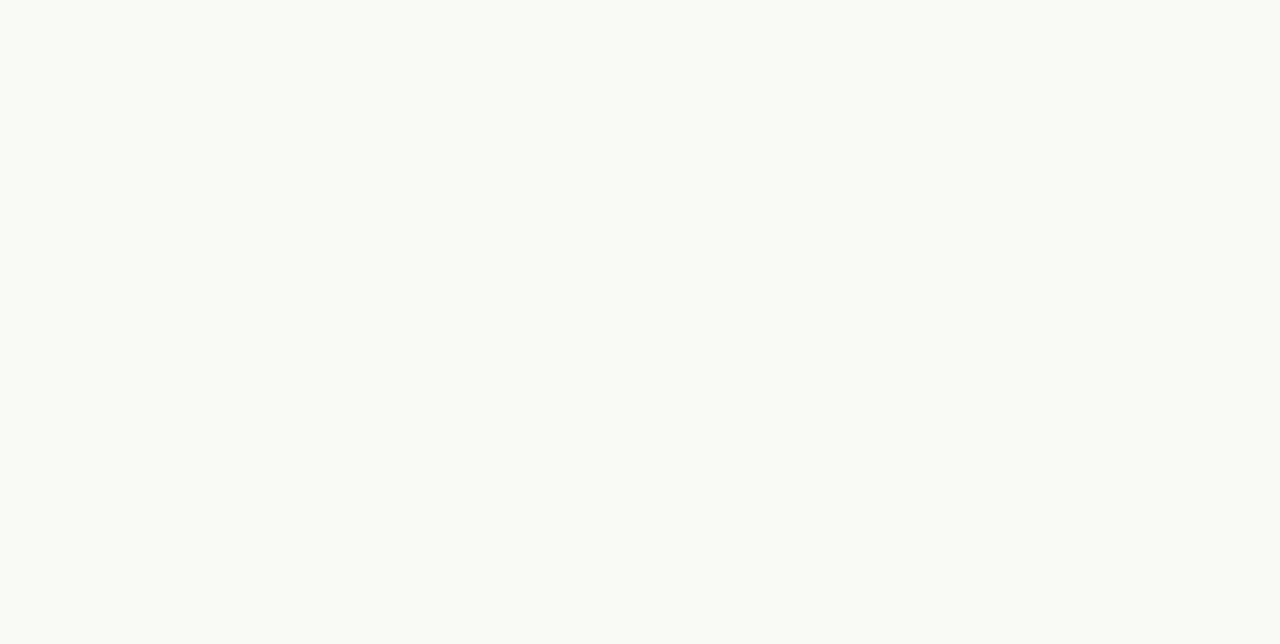
==== commit c308872c: "apply logo and update contact messaging" ====
--- a/ko.html
+++ b/ko.html
@@ -47,8 +47,7 @@
     <header class="site-header">
       <div class="container header-inner">
         <a href="#home" class="logo" aria-label="Luca Montessori">
-          <span class="logo-mark">LM</span>
-          <span class="logo-text">Luca Montessori</span>
+          <img src="images/branding/luca-logo.png" alt="Luca Montessori 로고" class="logo-image" loading="eager" decoding="async">
         </a>
 
         <div class="header-actions">
@@ -451,7 +450,7 @@
             <div>
               <p class="section-label">방문 상담 안내</p>
               <h2>우리 아이에게 맞는 반이 궁금하시다면, 학교를 직접 둘러보며 상담해보세요.</h2>
-              <p>교실 환경과 하루의 흐름을 함께 살펴보며, 아이의 연령과 현재 발달 단계에 맞는 반을 안내해드립니다.</p>
+              <p>교실 환경과 하루의 흐름을 함께 살펴보며, 아이의 연령과 현재 발달 단계에 맞는 반을 안내해드립니다. 방문 전에는 위치와 이동 동선도 함께 안내해드립니다.</p>
             </div>
             <a href="#contact" class="btn btn-primary">방문 상담 예약</a>
           </div>
@@ -466,6 +465,7 @@
             <p>
               아이의 연령에 맞는 반, 적응 시기, 방문 가능 일정, 교실 분위기에 대해 궁금한 점이 있으시면 남겨 주세요.
               확인 후 부담 없이 비교해보실 수 있도록 필요한 내용을 차분하게 안내드리겠습니다.
+              방문 상담을 원하시는 경우 학교 위치와 이동 동선에 대한 안내도 함께 도와드립니다.
             </p>
 
             <ul class="contact-info">
@@ -478,7 +478,7 @@
           </div>
 
           <form class="contact-form" id="contactForm">
-            <p class="form-intro">기본 정보를 남겨주시면 아이의 연령에 맞는 반과 방문 가능 방법을 확인해 안내드리겠습니다.</p>
+            <p class="form-intro">기본 정보를 남겨주시면 아이의 연령에 맞는 반, 방문 가능 일정, 위치 및 이동 안내를 함께 확인해드리겠습니다.</p>
 
             <label for="name">보호자 성함</label>
             <input type="text" id="name" name="name" placeholder="보호자 성함을 입력해주세요" autocomplete="name" required>
--- a/style.css
+++ b/style.css
@@ -93,24 +93,14 @@
 .logo {
   display: inline-flex;
   align-items: center;
-  gap: 12px;
-  font-weight: 800;
-  letter-spacing: -0.03em;
-}
-
-.logo-mark {
-  display: inline-grid;
-  place-items: center;
-  width: 42px;
-  height: 42px;
-  border-radius: 16px;
-  background: linear-gradient(135deg, #d8bd92, #bfa170);
-  color: #fff;
-  box-shadow: 0 8px 18px rgba(157, 126, 81, 0.16);
-}
-
-.logo-text {
-  font-size: 1.05rem;
+  flex-shrink: 0;
+}
+
+.logo-image {
+  display: block;
+  width: auto;
+  height: 74px;
+  object-fit: contain;
 }
 
 .nav-list {
@@ -1067,6 +1057,10 @@
     justify-content: center;
   }
 
+  .logo-image {
+    height: 68px;
+  }
+
   .header-actions {
     gap: 12px;
   }
@@ -1201,6 +1195,10 @@
   .language-switch {
     min-width: 72px;
     min-height: 40px;
+  }
+
+  .logo-image {
+    height: 60px;
   }
 
   .hero-section {
@@ -1354,6 +1352,10 @@
 
   .header-inner {
     padding: 16px 0 14px;
+  }
+
+  .logo-image {
+    height: 54px;
   }
 
   .hero-copy,
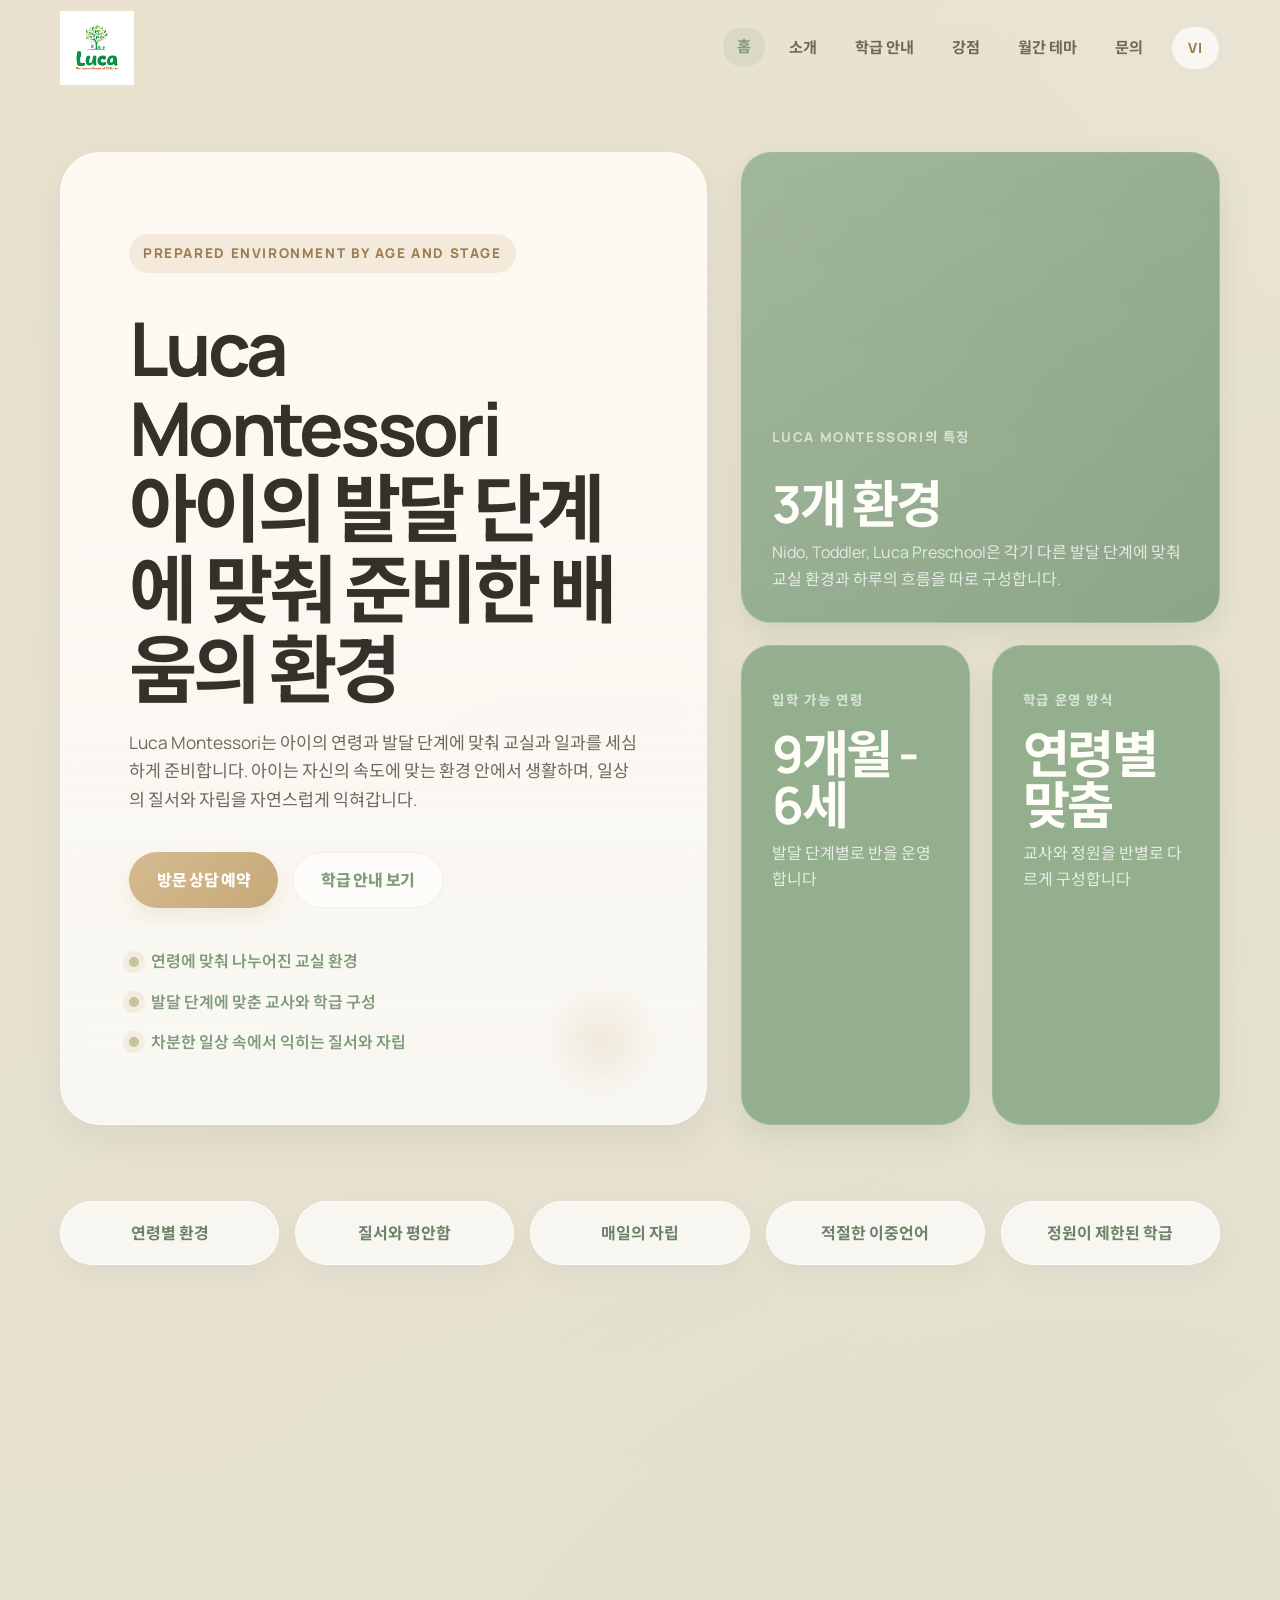
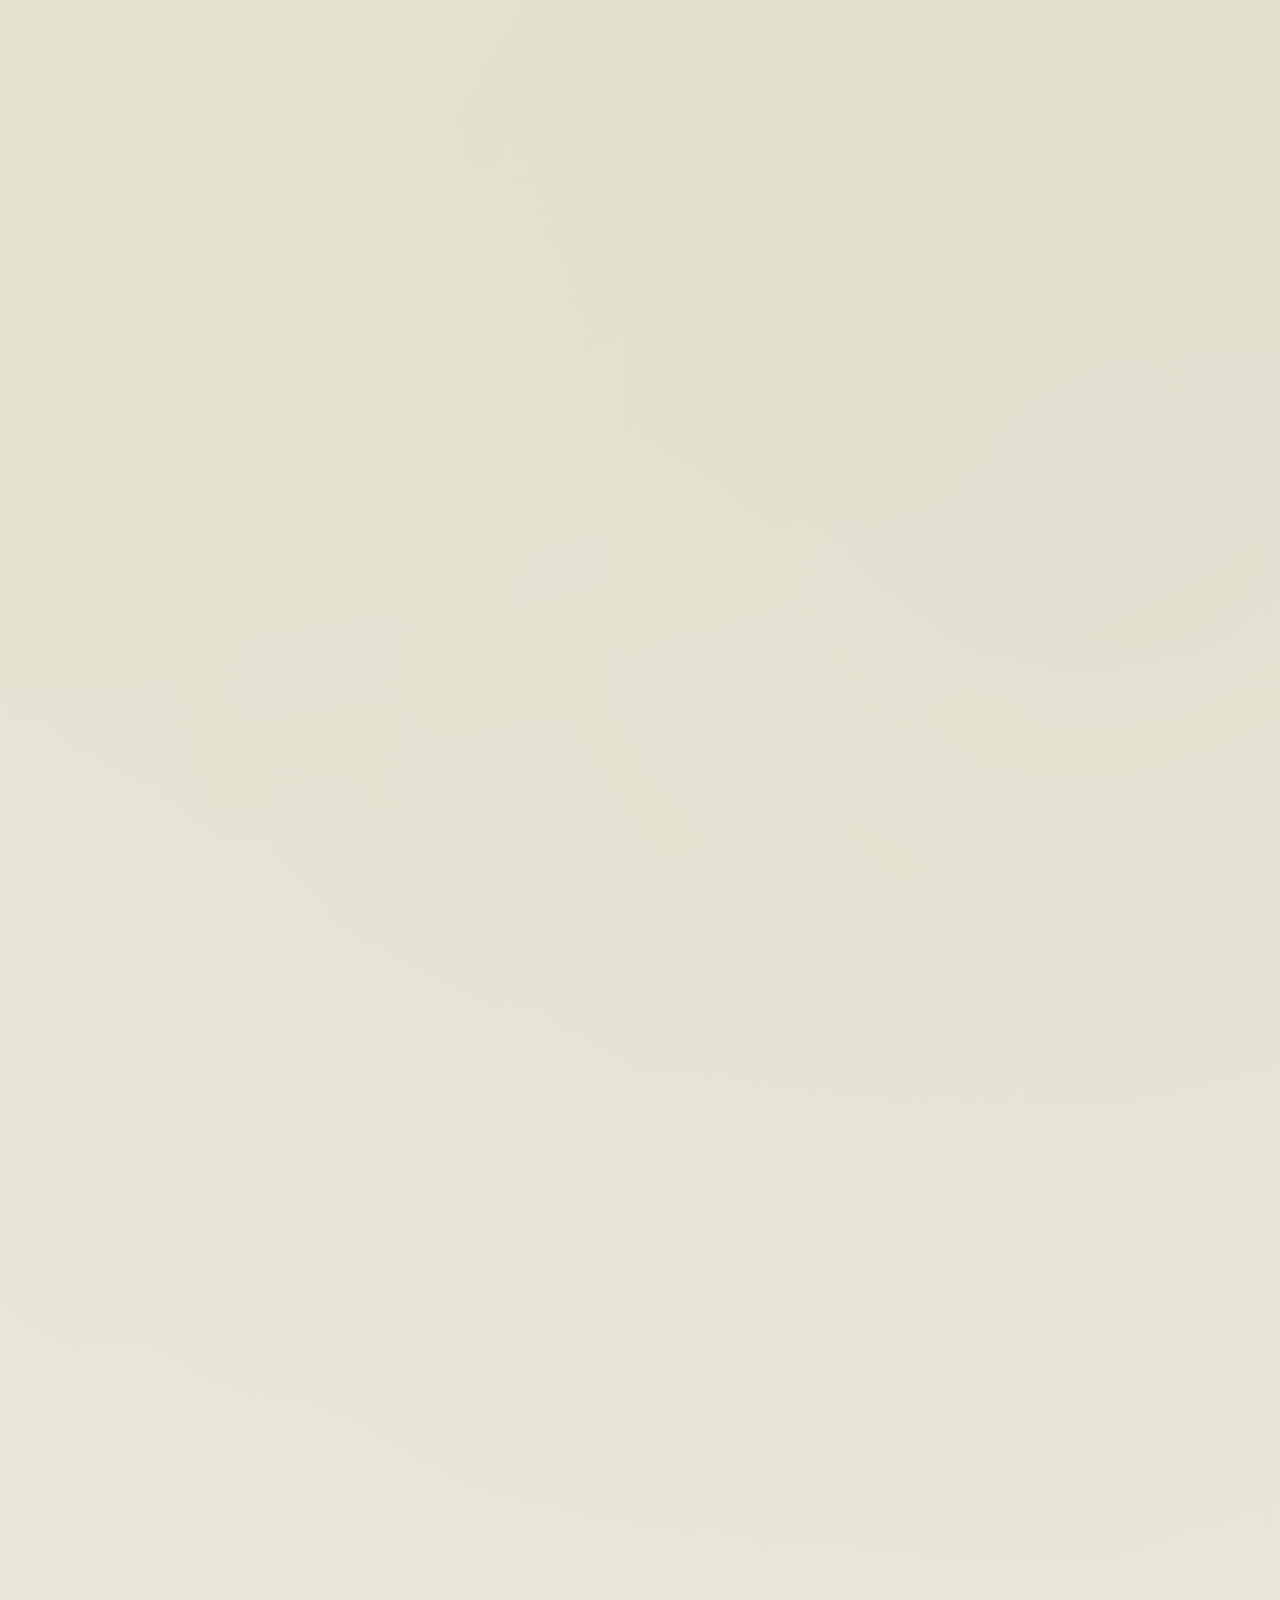
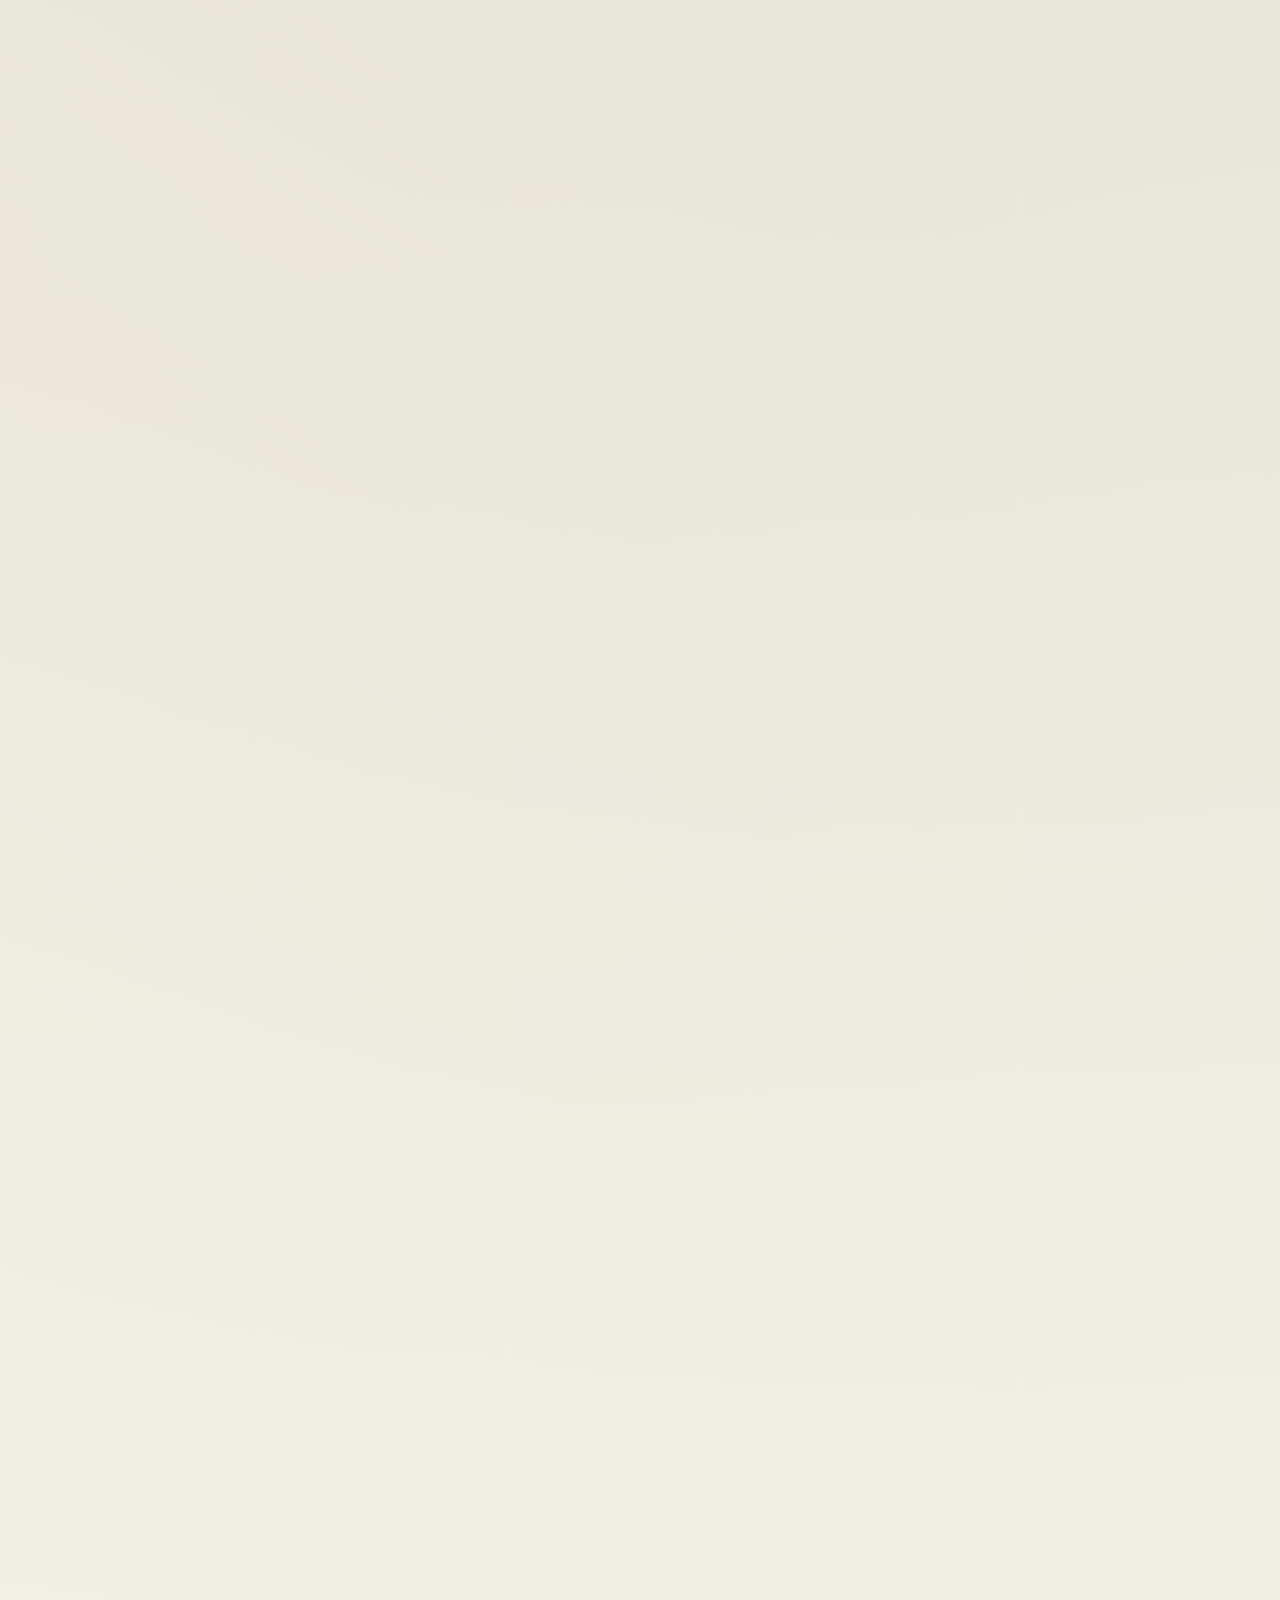
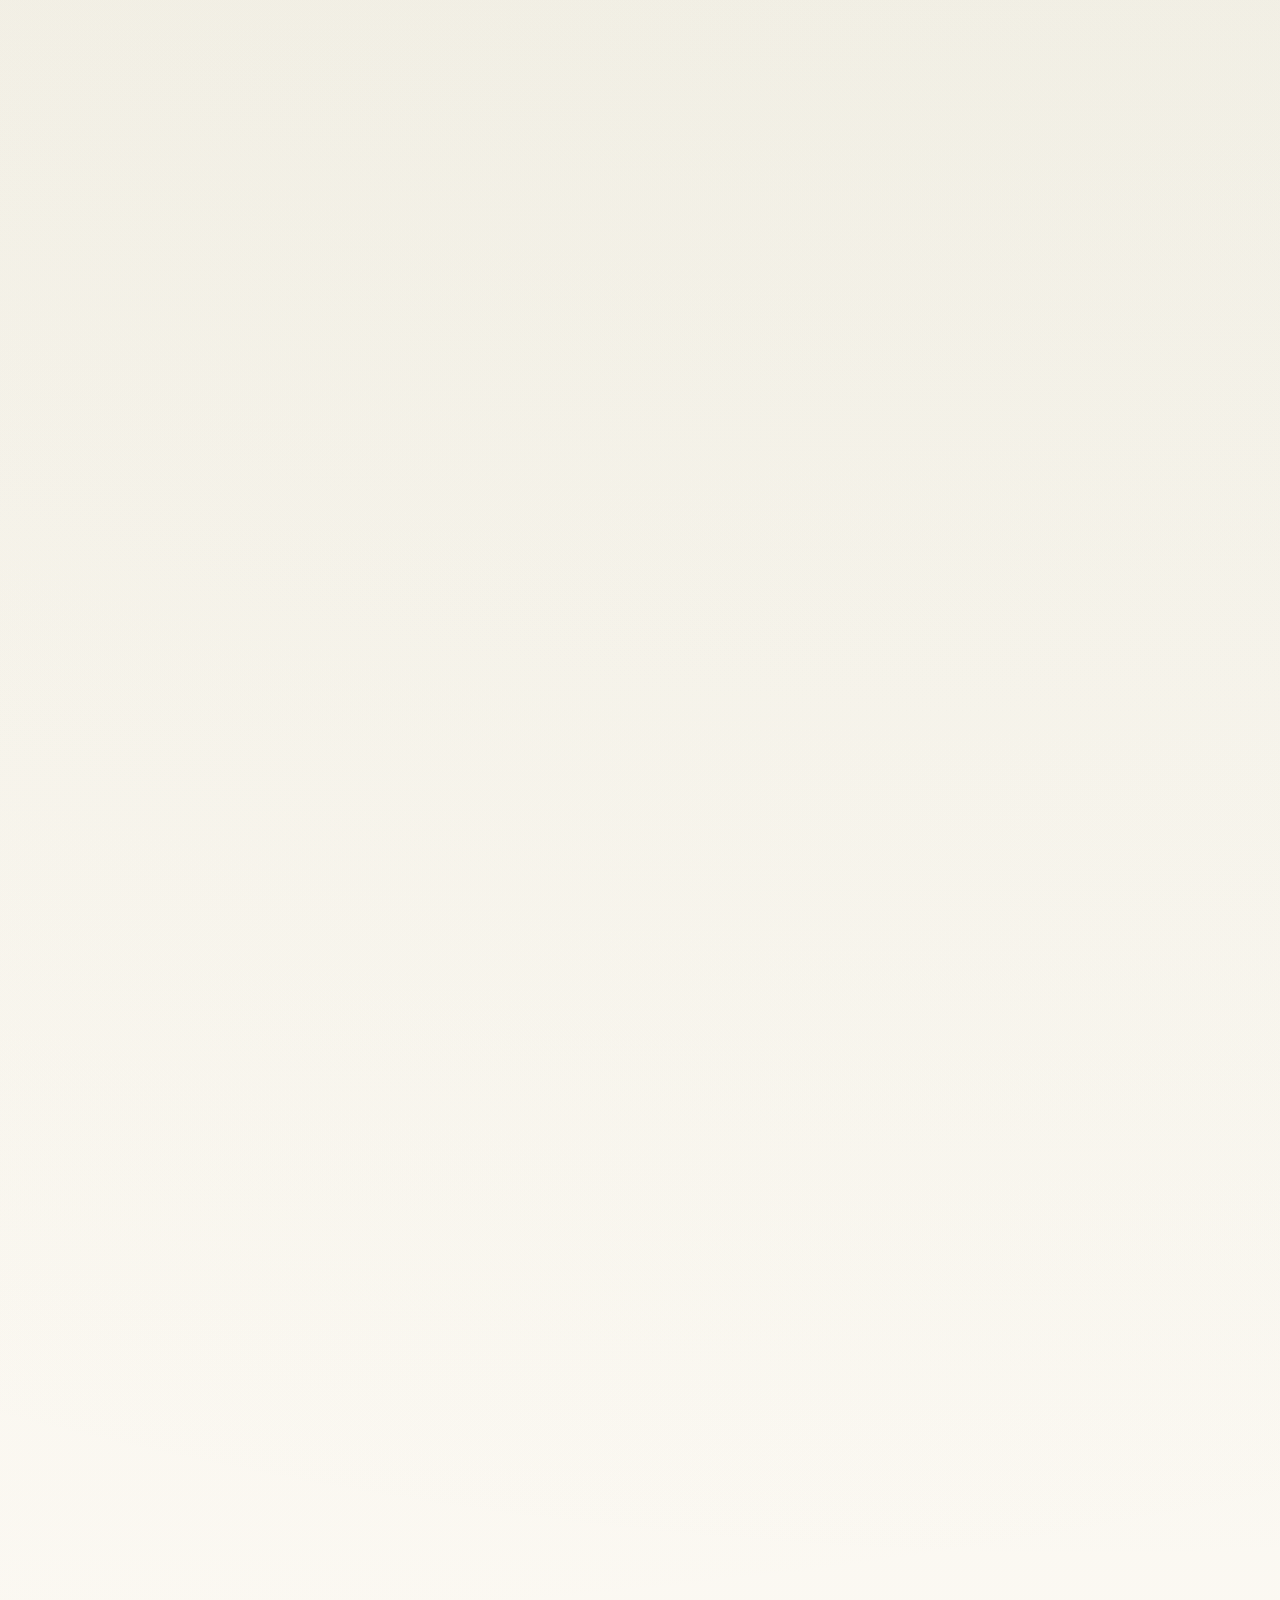
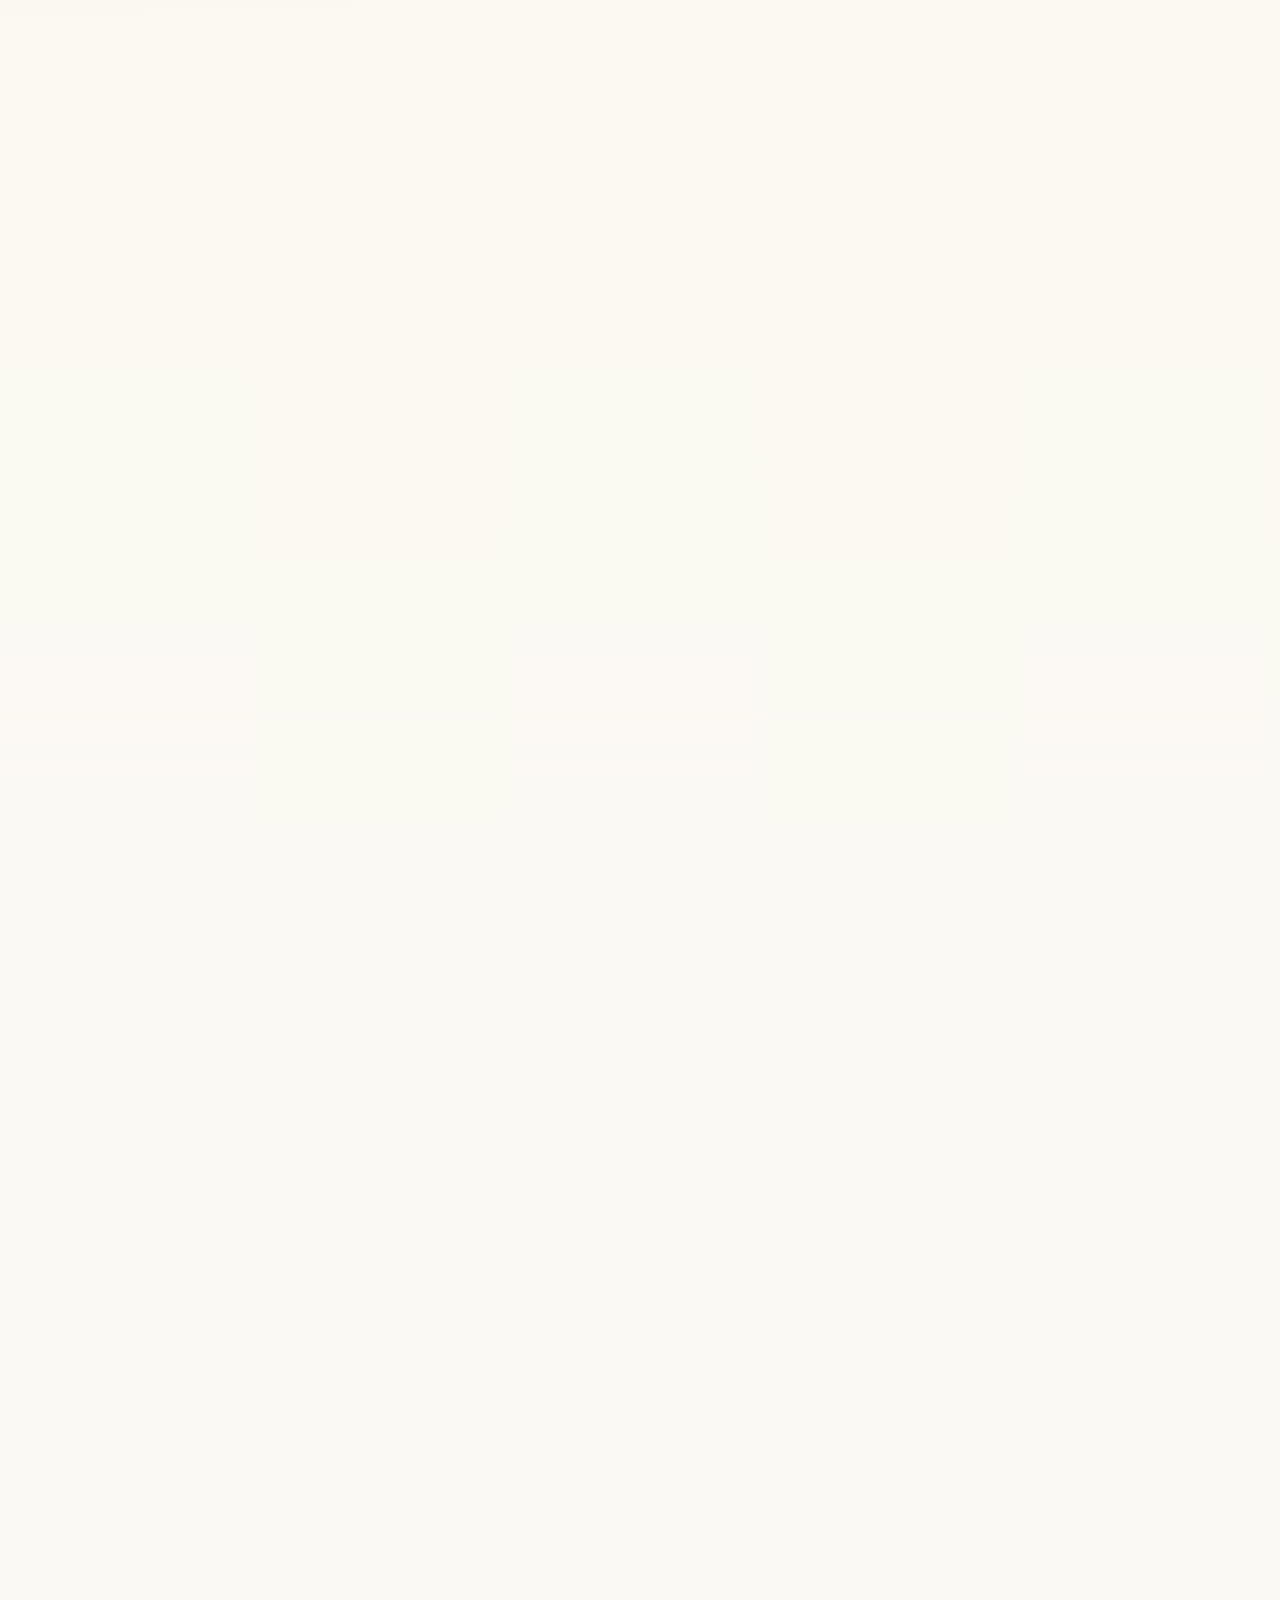
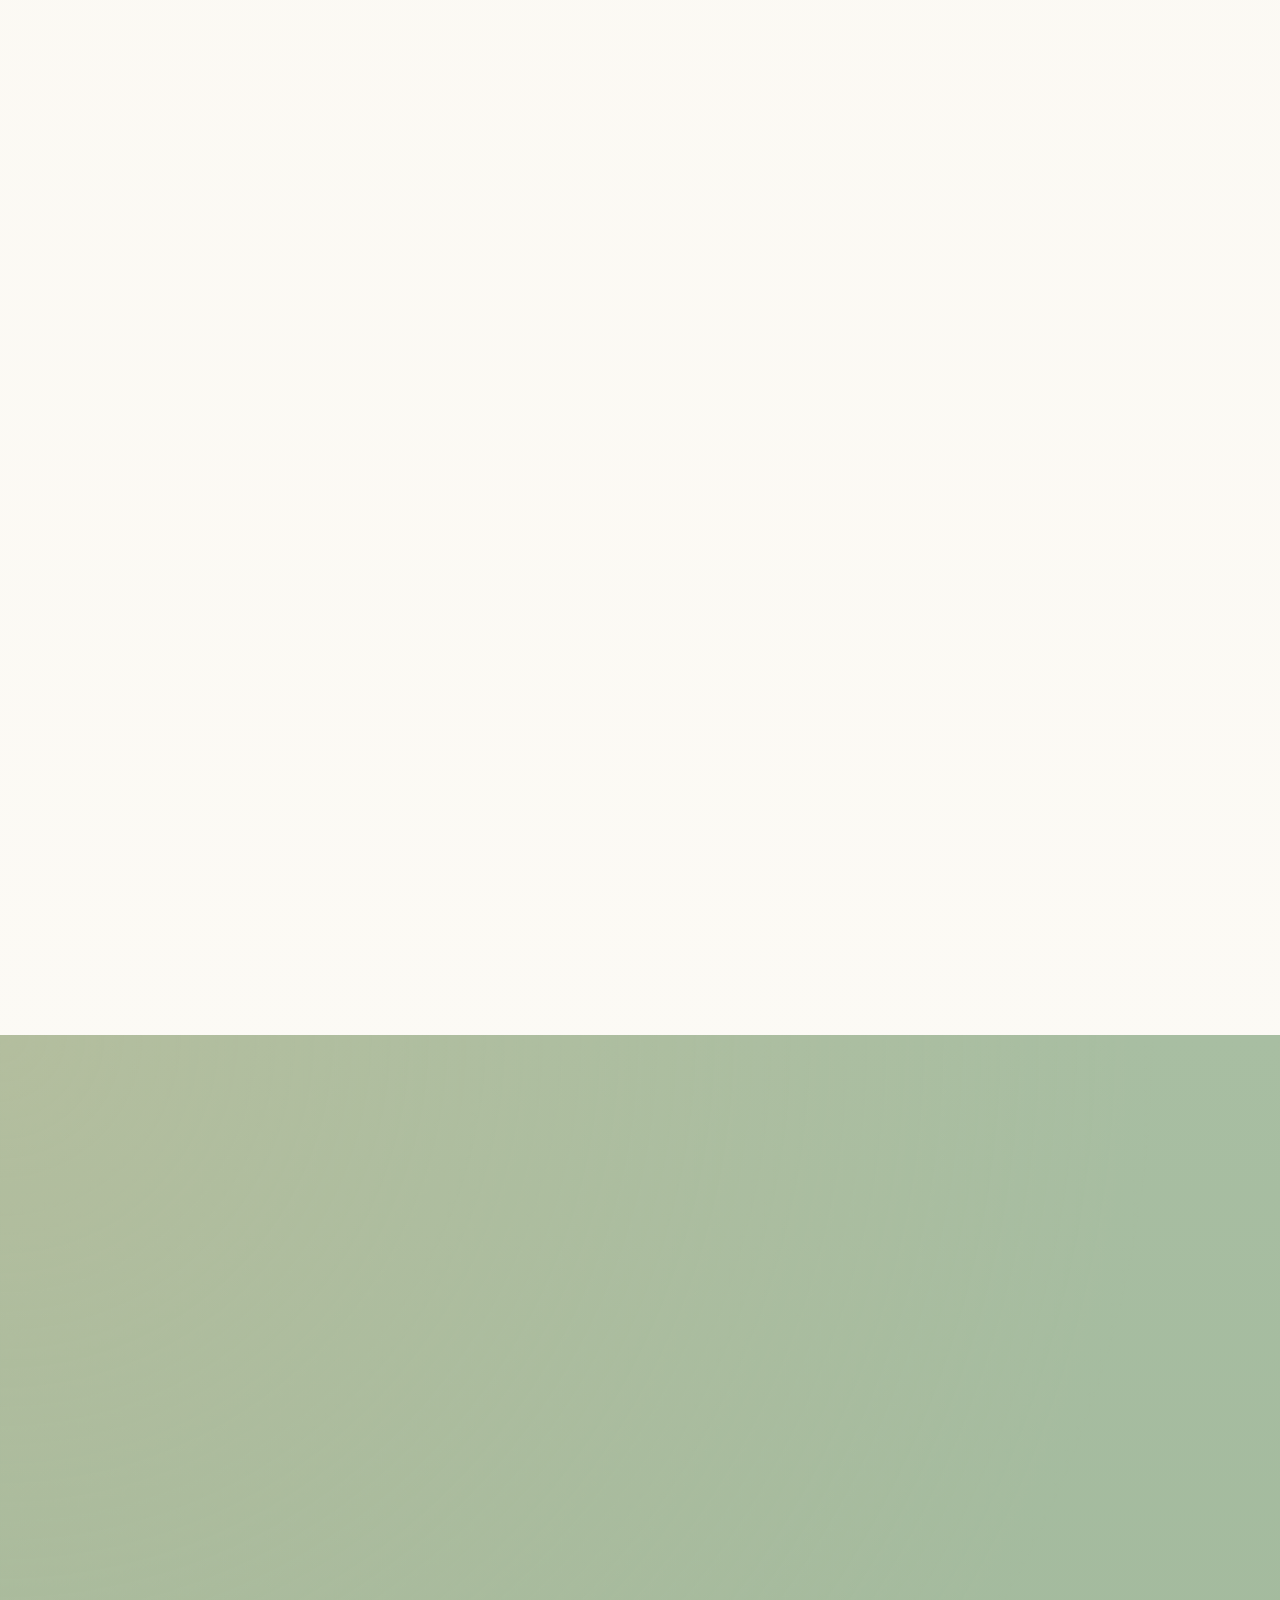
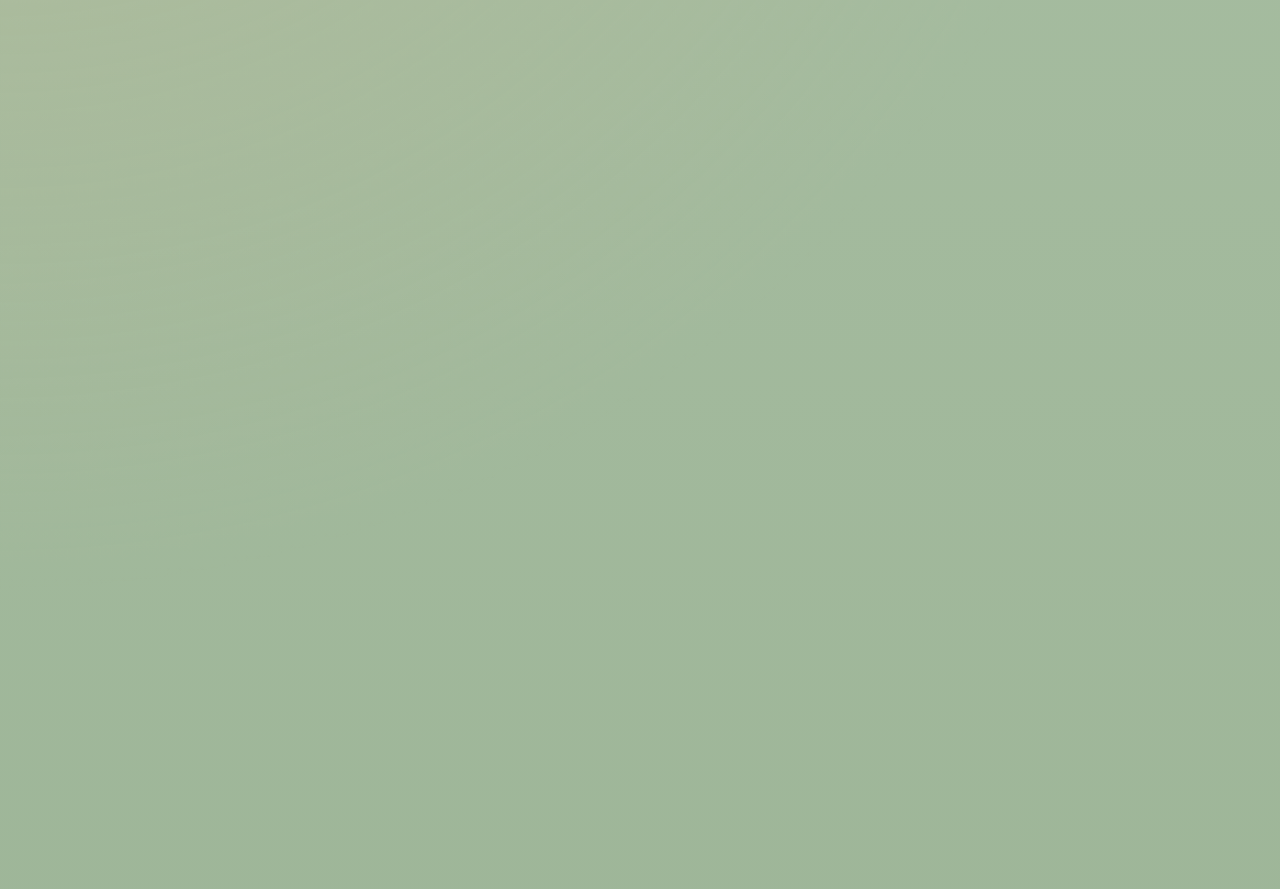
==== commit d18c5cec: "add monthly theme program section" ====
--- a/ko.html
+++ b/ko.html
@@ -57,6 +57,7 @@
               <li><a href="#about">소개</a></li>
               <li><a href="#services">학급 안내</a></li>
               <li><a href="#results">강점</a></li>
+              <li><a href="#program">월간 테마</a></li>
               <li><a href="#contact">문의</a></li>
             </ul>
           </nav>
@@ -285,6 +286,80 @@
         </div>
       </section>
 
+      <section id="program" class="section">
+        <div class="container">
+          <div class="section-heading">
+            <p class="section-label">월간 테마</p>
+            <h2>이번 달 아이들은 Transportation &amp; Traffic Rules를 생활 속 경험으로 만납니다</h2>
+            <p>
+              내부 수업계획을 그대로 나열하기보다, 아이들이 교실 안팎에서 어떤 장면을 경험하게 되는지 중심으로
+              부모님이 이해하시기 쉬운 흐름으로 정리했습니다.
+            </p>
+          </div>
+
+          <div class="theme-card">
+            <p class="section-label">Transportation &amp; Traffic Rules</p>
+            <h3>길과 이동수단, 안전 약속을 아이의 눈높이에서 익혀가는 주제입니다</h3>
+            <p>
+              아이들은 자동차, 기차, 배, 비행기처럼 익숙한 이동수단을 통해 세상을 넓게 바라보고,
+              신호등과 표지판 같은 기본적인 교통 규칙도 자연스럽게 접합니다.
+              단순히 이름을 외우기보다 “어떻게 움직이고, 왜 질서가 필요한지”를 몸과 손, 이야기와 놀이로 경험하게 됩니다.
+            </p>
+          </div>
+
+          <div class="feature-grid">
+            <article class="feature-card">
+              <p class="feature-index">01</p>
+              <h3>탐구</h3>
+              <p>육상과 철도, 수상, 항공 이동수단을 비교해 보며 아이가 익숙한 세상과 새로운 세계를 함께 탐색합니다.</p>
+            </article>
+            <article class="feature-card">
+              <p class="feature-index">02</p>
+              <h3>미술</h3>
+              <p>자동차를 오리고 붙이거나, 바다의 배를 그리고, 종이비행기를 접하며 주제를 손끝의 작업으로 이어갑니다.</p>
+            </article>
+            <article class="feature-card">
+              <p class="feature-index">03</p>
+              <h3>신체</h3>
+              <p>달리기, 기어가기, 공 전달하기 같은 움직임 활동을 통해 방향감각과 순서 지키기를 몸으로 경험합니다.</p>
+            </article>
+            <article class="feature-card">
+              <p class="feature-index">04</p>
+              <h3>언어</h3>
+              <p>도로, 배, 비행기, 표지판과 관련된 짧은 이야기와 시를 들으며 아이가 주제를 말과 상상으로도 연결해 봅니다.</p>
+            </article>
+          </div>
+
+          <div class="section-heading compact program-weeks-heading">
+            <p class="section-label">4주 흐름</p>
+            <h2>매주 하나의 큰 흐름으로 차근차근 확장됩니다</h2>
+          </div>
+
+          <div class="week-flow">
+            <article class="week-card">
+              <span>1주차</span>
+              <h3>길 위의 이동</h3>
+              <p>자동차와 기차처럼 아이에게 가까운 육상·철도 이동수단을 살펴보고, 도로 위의 기본 약속을 함께 익힙니다.</p>
+            </article>
+            <article class="week-card">
+              <span>2주차</span>
+              <h3>물 위의 이동</h3>
+              <p>배와 물길을 주제로 확장하며, 이동 방식이 달라질 때 필요한 질서와 안전도 자연스럽게 이야기합니다.</p>
+            </article>
+            <article class="week-card">
+              <span>3주차</span>
+              <h3>하늘로 넓어지는 상상</h3>
+              <p>비행기와 하늘길을 통해 아이의 상상력을 넓히고, 움직임과 만들기 활동을 함께 연결합니다.</p>
+            </article>
+            <article class="week-card">
+              <span>4주차</span>
+              <h3>표지판과 신호의 의미</h3>
+              <p>신호등과 주요 교통표지를 보며, 함께 지키는 약속이 왜 필요한지 생활과 연결해 이해해 봅니다.</p>
+            </article>
+          </div>
+        </div>
+      </section>
+
       <section id="gallery" class="section gallery-section">
         <div class="container">
           <div class="section-heading">
--- a/style.css
+++ b/style.css
@@ -633,6 +633,68 @@
   color: var(--muted);
 }
 
+.theme-card {
+  margin-bottom: 24px;
+  padding: 34px 36px;
+  border: 1px solid var(--line);
+  border-radius: var(--radius-lg);
+  background: linear-gradient(180deg, rgba(255, 253, 248, 0.96), rgba(246, 241, 232, 0.9));
+  box-shadow: var(--shadow-soft);
+}
+
+.theme-card h3 {
+  margin: 10px 0 12px;
+  font-size: clamp(1.5rem, 2.8vw, 2rem);
+  line-height: 1.25;
+  letter-spacing: -0.03em;
+}
+
+.theme-card p:last-child {
+  margin: 0;
+  color: var(--muted);
+}
+
+.program-weeks-heading {
+  margin-top: 34px;
+}
+
+.week-flow {
+  display: grid;
+  grid-template-columns: repeat(4, minmax(0, 1fr));
+  gap: 18px;
+}
+
+.week-card {
+  padding: 24px 22px;
+  border: 1px solid var(--line);
+  border-radius: 24px;
+  background: rgba(255, 255, 255, 0.72);
+  box-shadow: var(--shadow-soft);
+}
+
+.week-card span {
+  display: inline-flex;
+  margin-bottom: 12px;
+  padding: 6px 10px;
+  border-radius: 999px;
+  background: rgba(200, 168, 116, 0.16);
+  color: var(--brand-deep);
+  font-size: 0.82rem;
+  font-weight: 800;
+  letter-spacing: 0.05em;
+}
+
+.week-card h3 {
+  margin: 0 0 10px;
+  font-size: 1.06rem;
+  line-height: 1.32;
+}
+
+.week-card p {
+  margin: 0;
+  color: var(--muted);
+}
+
 .gallery-section {
   padding-top: 0;
 }
@@ -1003,7 +1065,8 @@
   .trust-strip-inner,
   .stats-grid,
   .gallery-grid,
-  .strengths-grid {
+  .strengths-grid,
+  .week-flow {
     grid-template-columns: repeat(2, minmax(0, 1fr));
   }
 }
@@ -1015,6 +1078,7 @@
   .panel-stack,
   .gallery-grid,
   .strengths-grid,
+  .week-flow,
   .cta-banner {
     grid-template-columns: 1fr;
   }
@@ -1293,7 +1357,8 @@
   .stat-card,
   .quote-card,
   .gallery-copy,
-  .strength-card {
+  .strength-card,
+  .week-card {
     padding: 22px;
   }
 
@@ -1303,7 +1368,8 @@
   }
 
   .process-shell,
-  .contact-form {
+  .contact-form,
+  .theme-card {
     padding: 22px;
   }
 
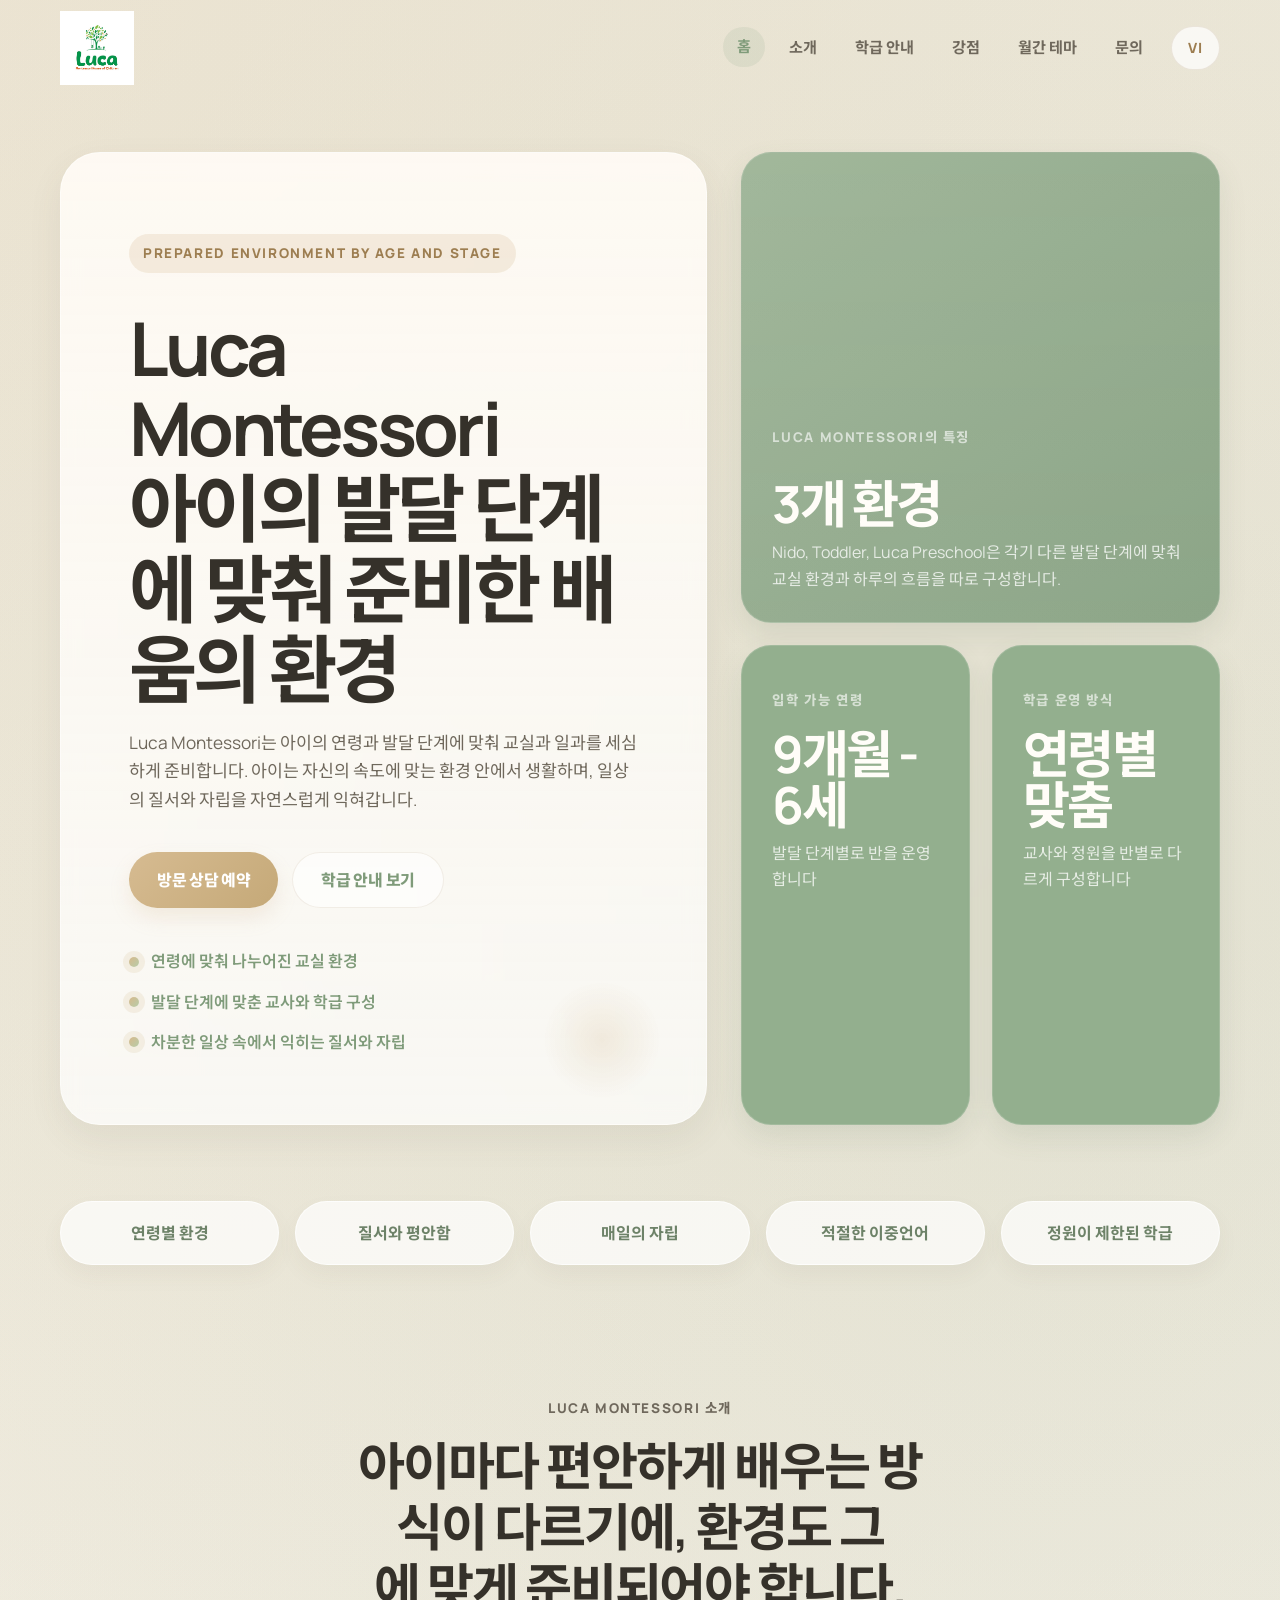
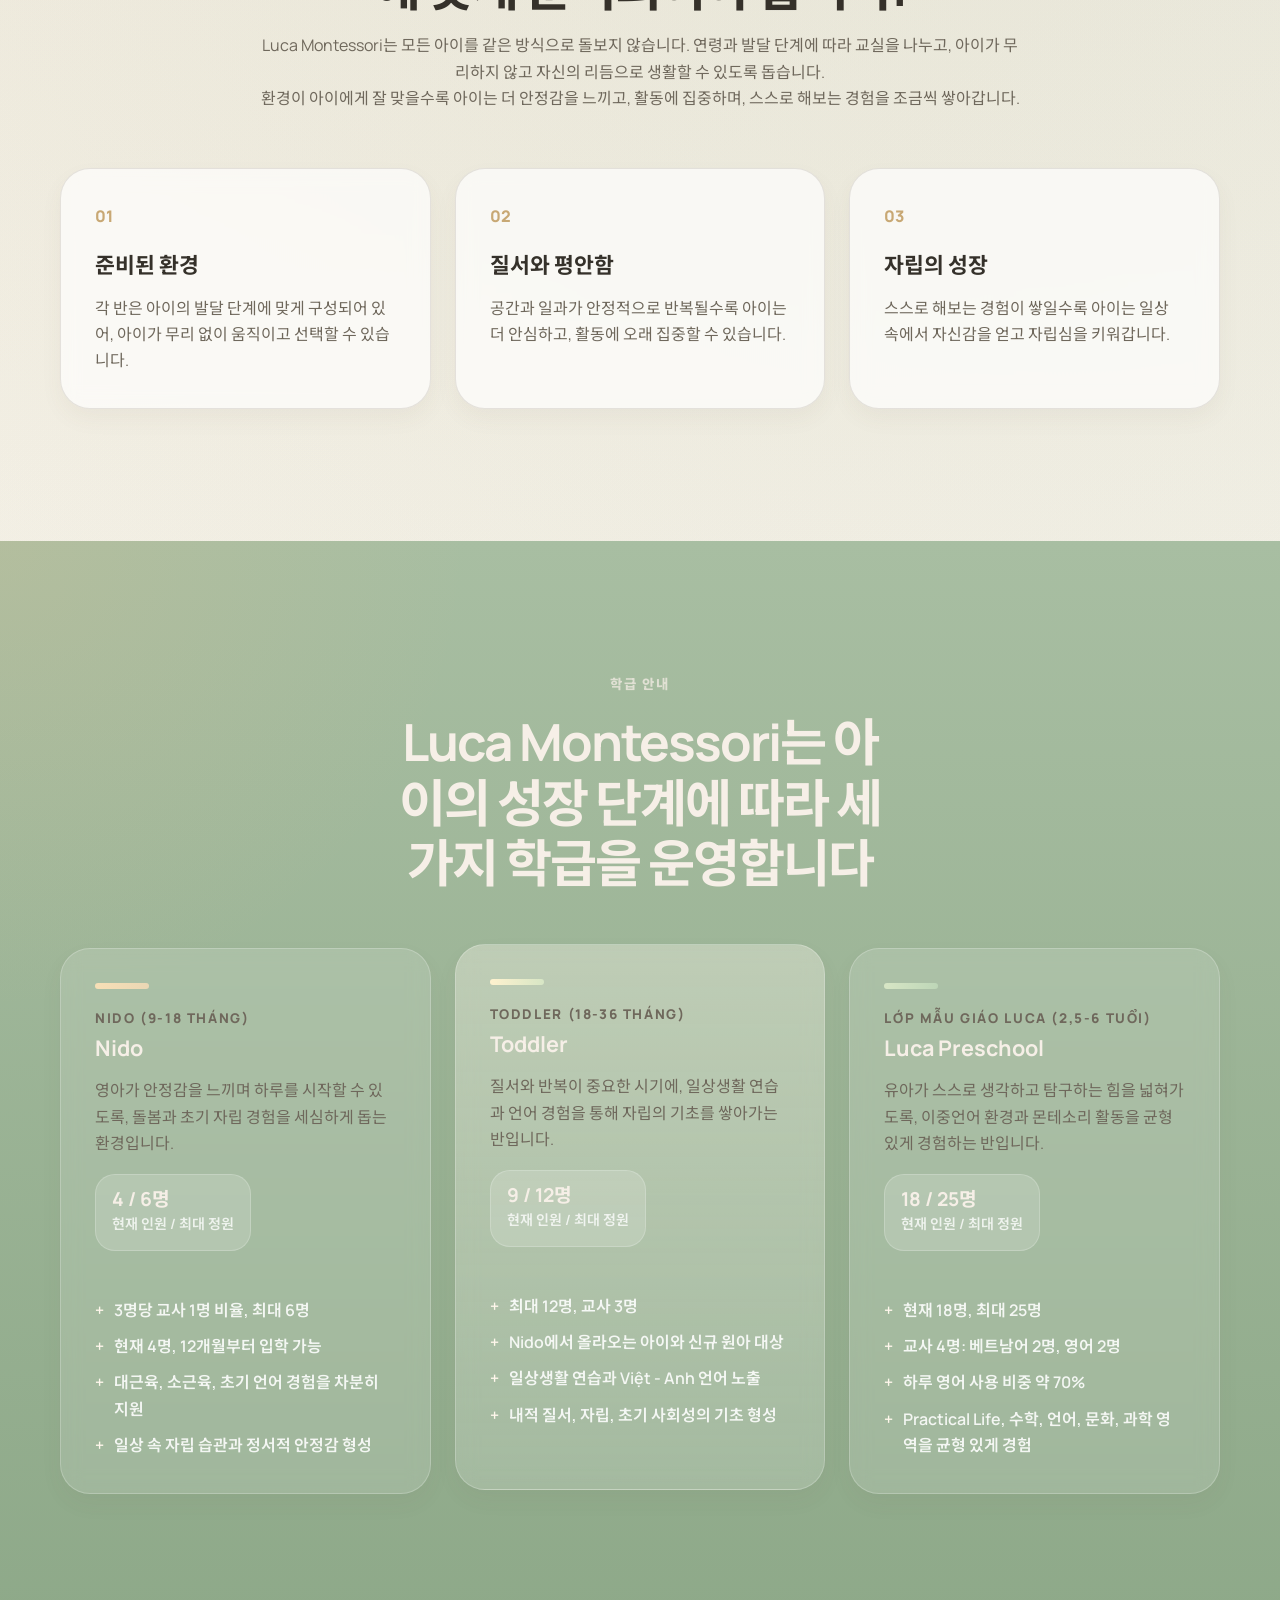
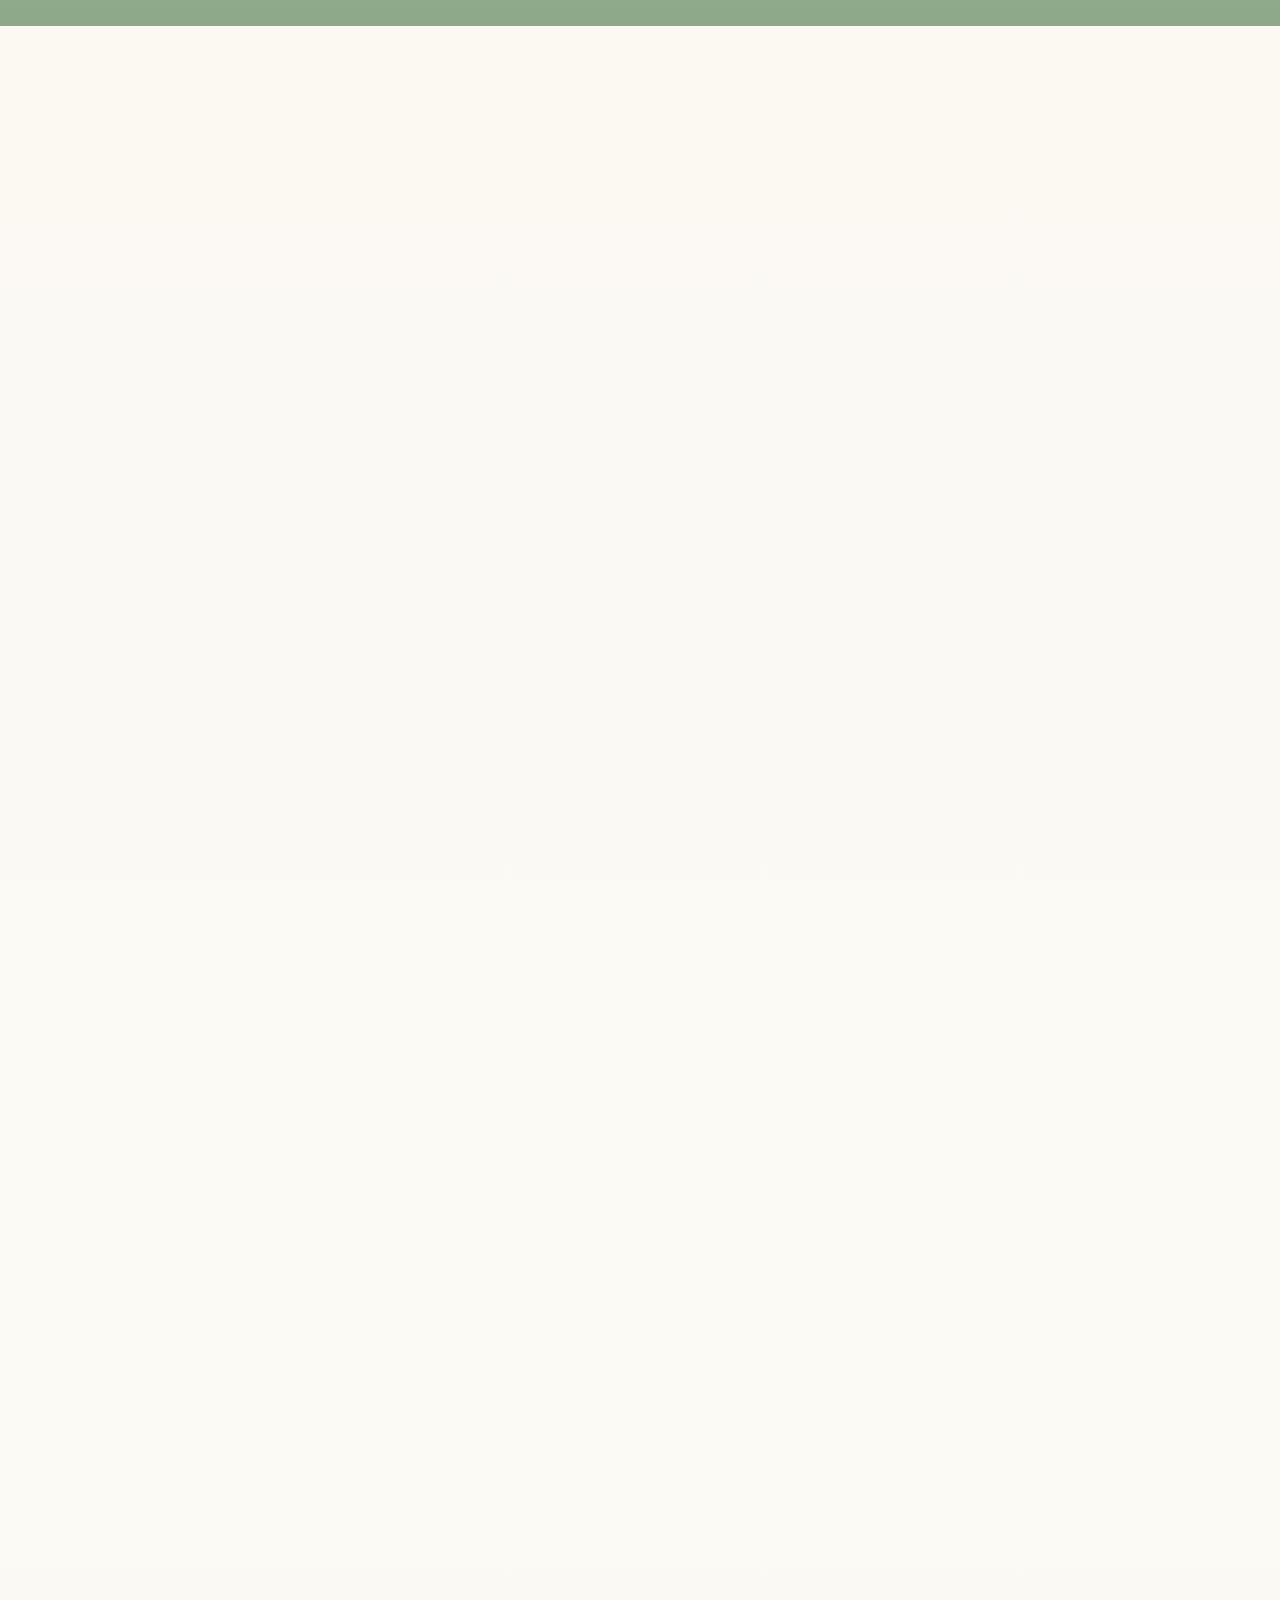
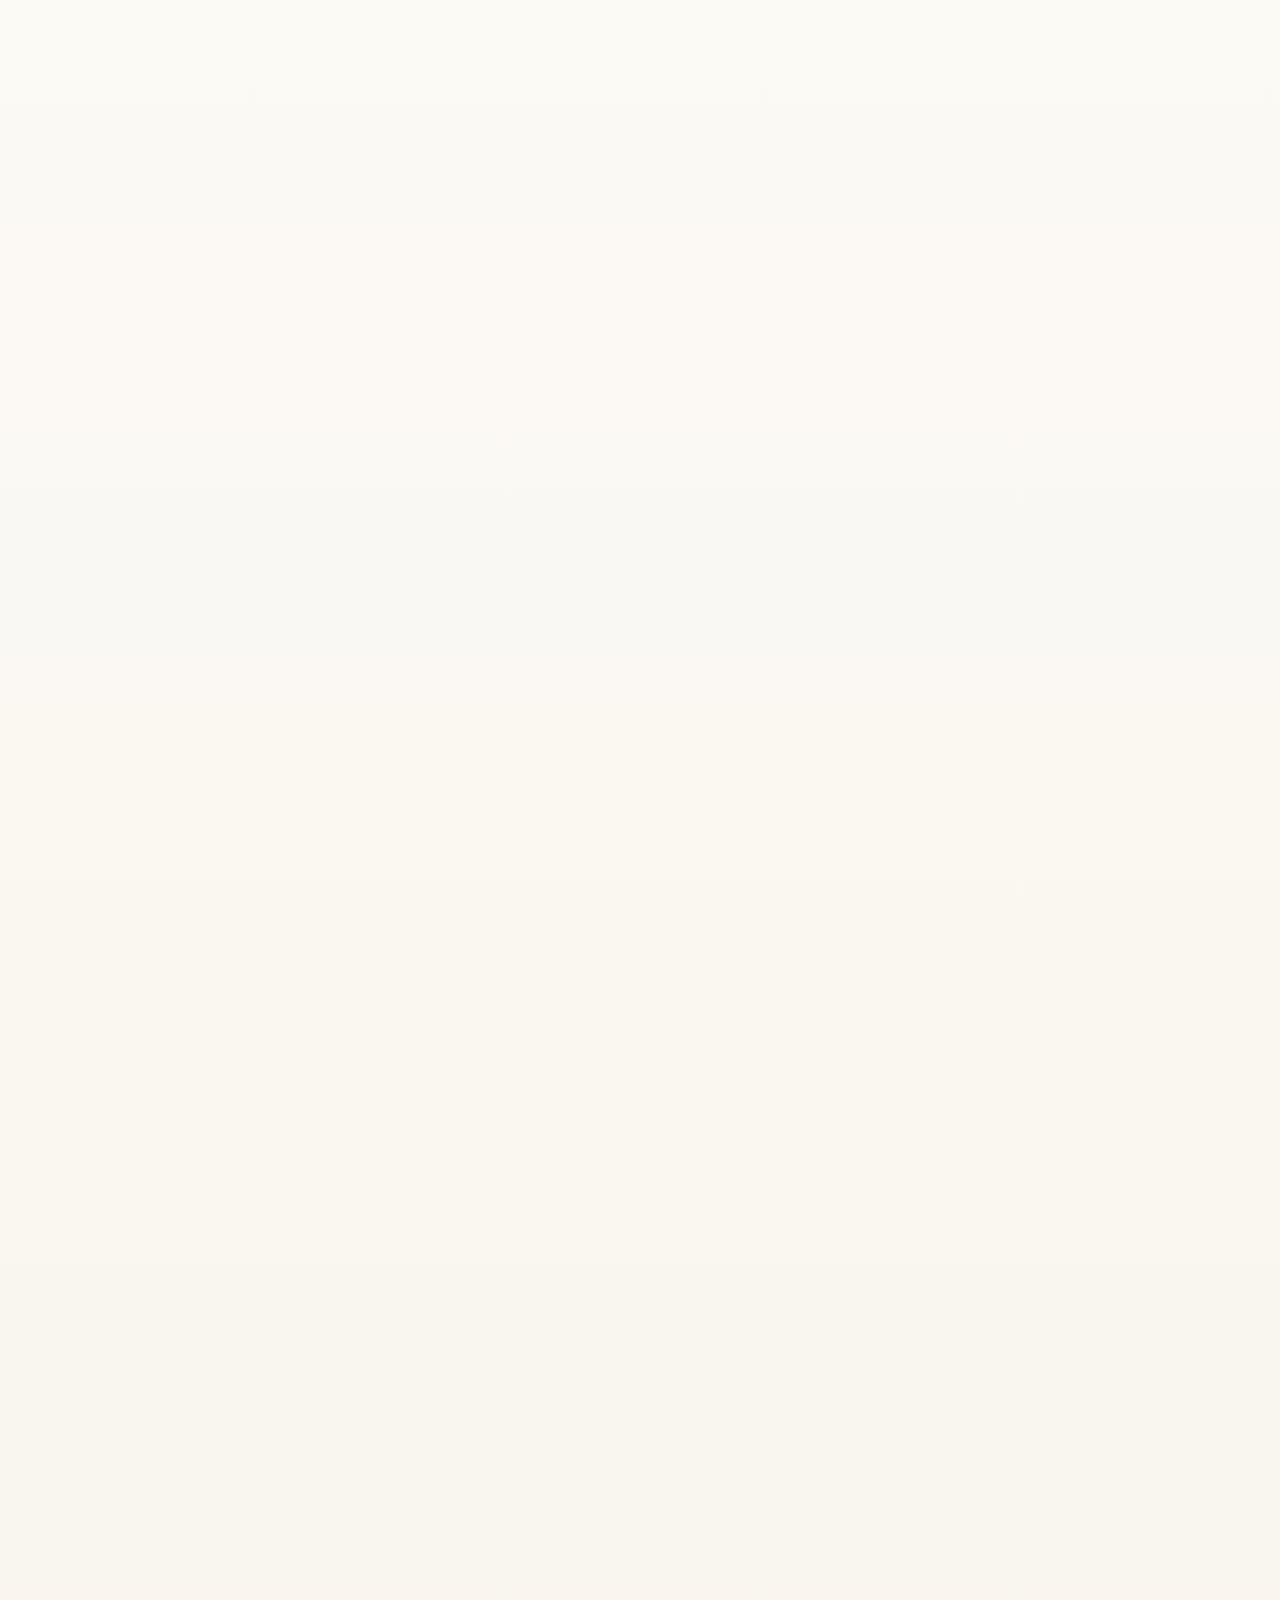
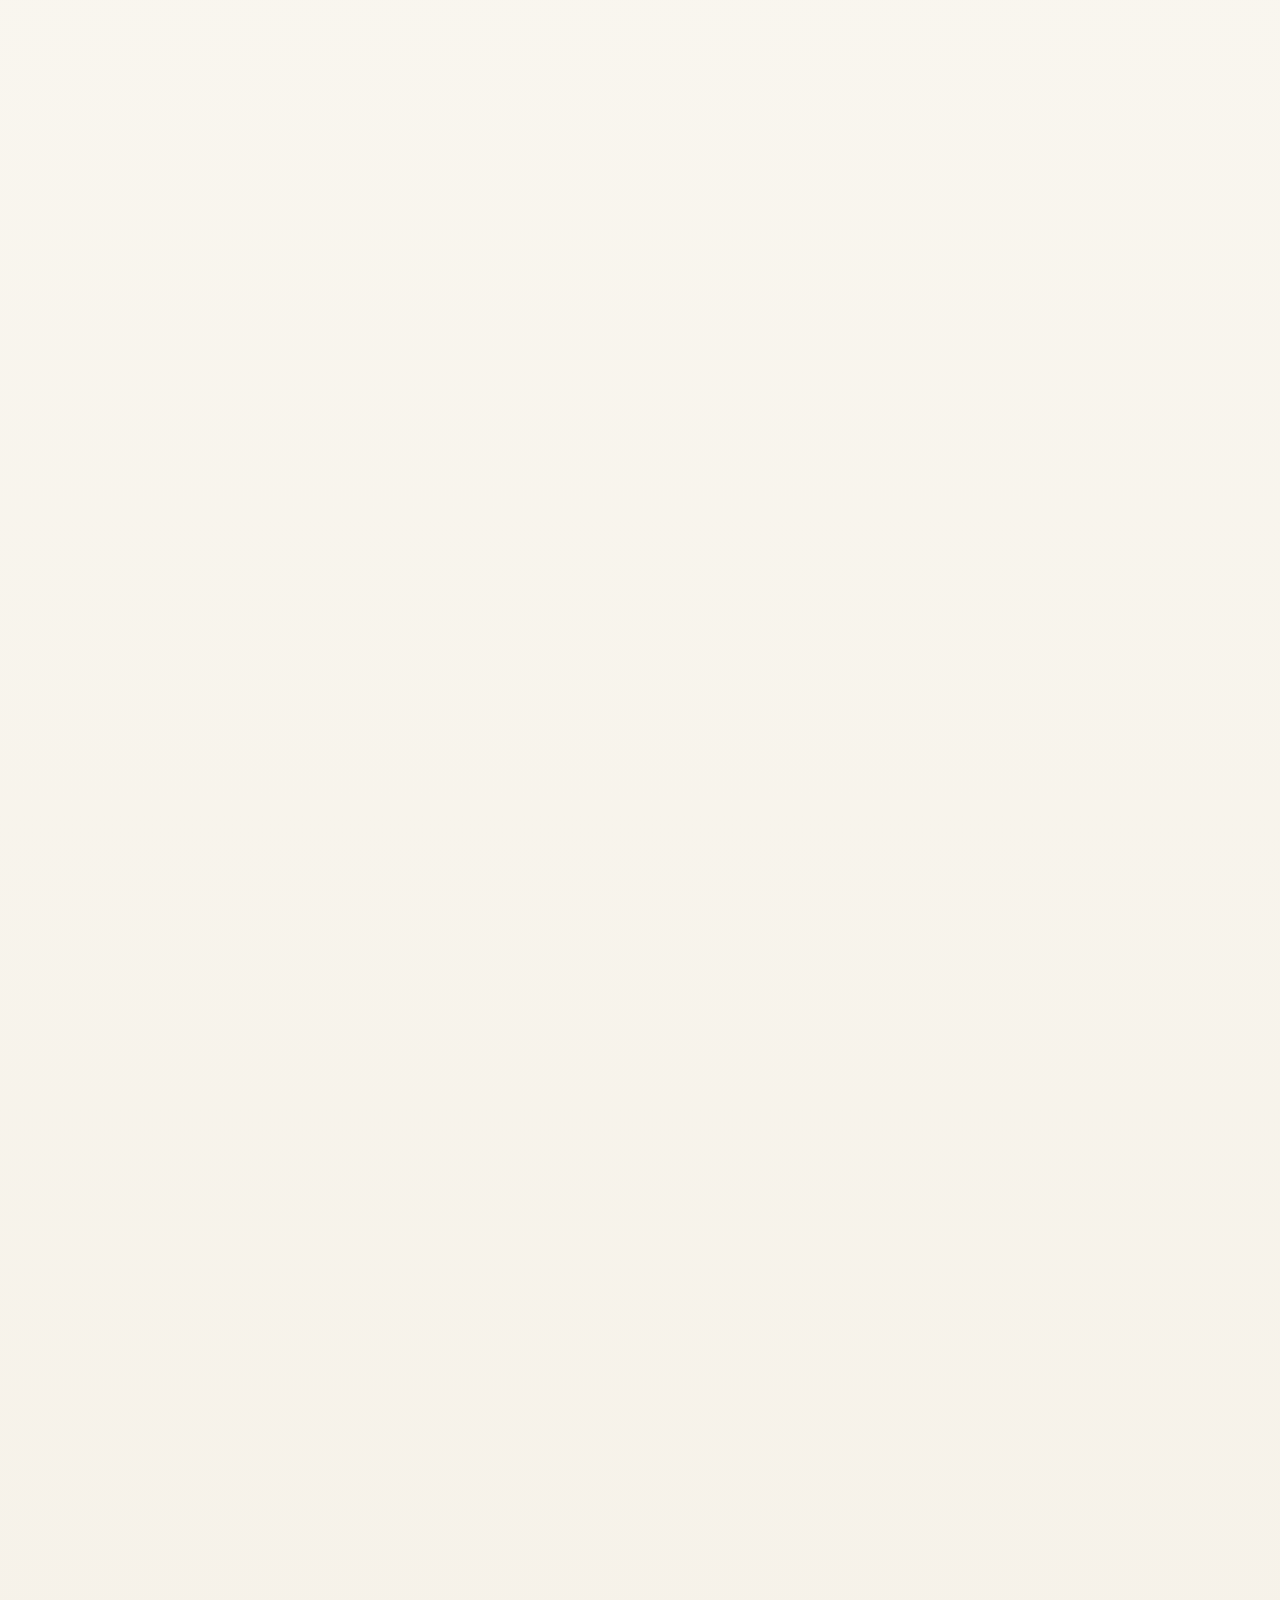
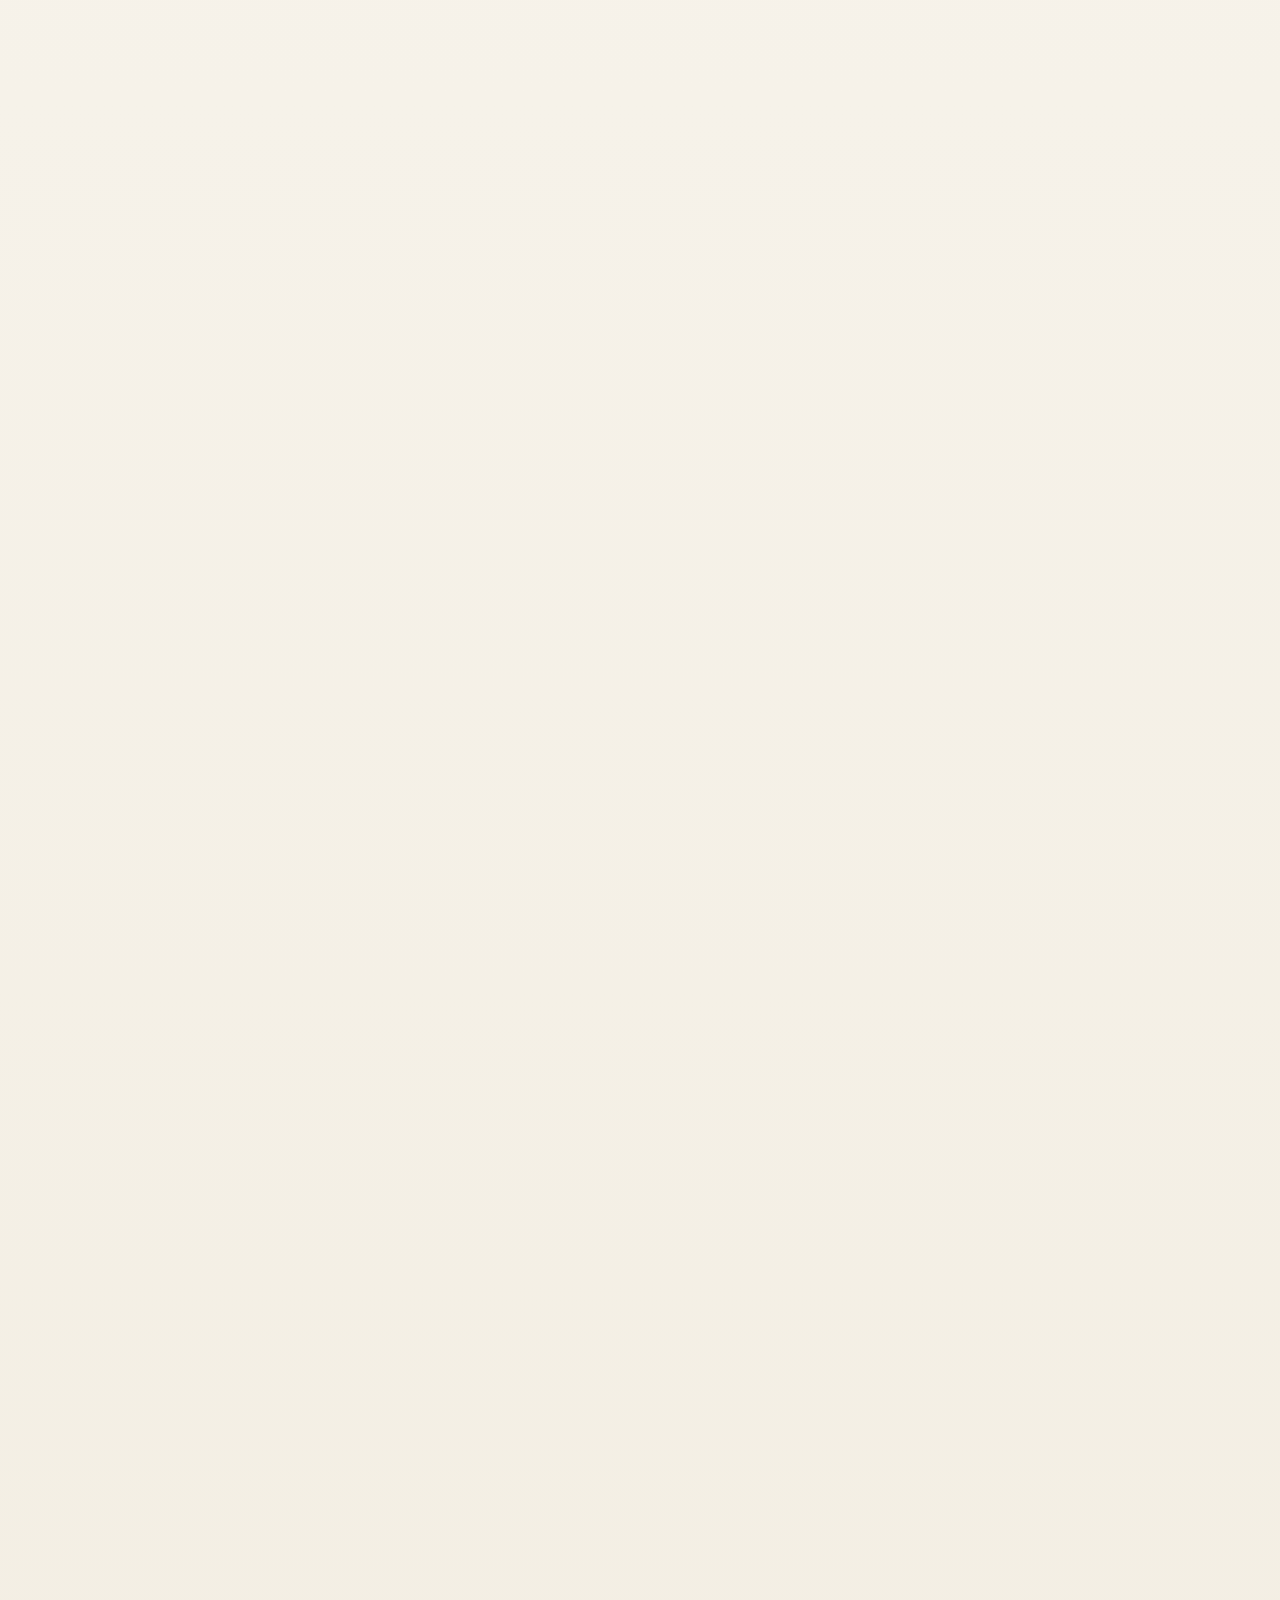
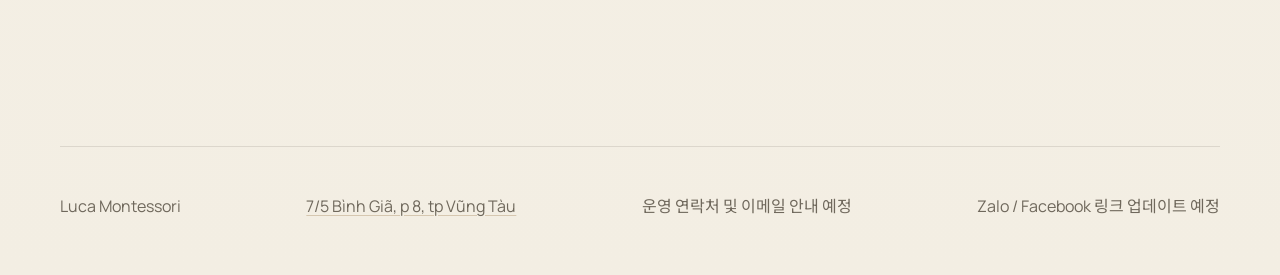
==== commit 3091c08d: "refine monthly theme copy and tighten theme spacing" ====
--- a/ko.html
+++ b/ko.html
@@ -290,71 +290,53 @@
         <div class="container">
           <div class="section-heading">
             <p class="section-label">월간 테마</p>
-            <h2>이번 달 아이들은 Transportation &amp; Traffic Rules를 생활 속 경험으로 만납니다</h2>
-            <p>
-              내부 수업계획을 그대로 나열하기보다, 아이들이 교실 안팎에서 어떤 장면을 경험하게 되는지 중심으로
-              부모님이 이해하시기 쉬운 흐름으로 정리했습니다.
+            <h2>이번 달은 길과 이동을 배웁니다</h2>
+            <p>
+              이번 달 주제는 길, 이동수단, 교통 약속입니다.
+              아이들은 익숙한 생활 장면 속에서 보고, 움직이고, 만들며 자연스럽게 주제를 경험합니다.
             </p>
           </div>
 
           <div class="theme-card">
             <p class="section-label">Transportation &amp; Traffic Rules</p>
-            <h3>길과 이동수단, 안전 약속을 아이의 눈높이에서 익혀가는 주제입니다</h3>
-            <p>
-              아이들은 자동차, 기차, 배, 비행기처럼 익숙한 이동수단을 통해 세상을 넓게 바라보고,
-              신호등과 표지판 같은 기본적인 교통 규칙도 자연스럽게 접합니다.
-              단순히 이름을 외우기보다 “어떻게 움직이고, 왜 질서가 필요한지”를 몸과 손, 이야기와 놀이로 경험하게 됩니다.
-            </p>
-          </div>
-
-          <div class="feature-grid">
-            <article class="feature-card">
-              <p class="feature-index">01</p>
-              <h3>탐구</h3>
-              <p>육상과 철도, 수상, 항공 이동수단을 비교해 보며 아이가 익숙한 세상과 새로운 세계를 함께 탐색합니다.</p>
-            </article>
-            <article class="feature-card">
-              <p class="feature-index">02</p>
-              <h3>미술</h3>
-              <p>자동차를 오리고 붙이거나, 바다의 배를 그리고, 종이비행기를 접하며 주제를 손끝의 작업으로 이어갑니다.</p>
-            </article>
-            <article class="feature-card">
-              <p class="feature-index">03</p>
-              <h3>신체</h3>
-              <p>달리기, 기어가기, 공 전달하기 같은 움직임 활동을 통해 방향감각과 순서 지키기를 몸으로 경험합니다.</p>
-            </article>
-            <article class="feature-card">
-              <p class="feature-index">04</p>
-              <h3>언어</h3>
-              <p>도로, 배, 비행기, 표지판과 관련된 짧은 이야기와 시를 들으며 아이가 주제를 말과 상상으로도 연결해 봅니다.</p>
-            </article>
+            <h3>길 위의 질서와 이동의 즐거움을 아이 눈높이로 풀어낸 주제입니다</h3>
+            <p>
+              자동차, 기차, 배, 비행기처럼 아이가 좋아하는 이동수단에서 출발합니다.
+              신호등과 표지판도 함께 보며, 왜 약속이 필요한지 생활과 연결해 익혀갑니다.
+            </p>
+            <ul class="theme-bullets">
+              <li>탐구: 길, 철도, 물길, 하늘길을 비교하며 이동 방식을 살펴봅니다.</li>
+              <li>미술: 자동차 만들기, 배 그리기, 종이비행기 접기처럼 손으로 주제를 표현합니다.</li>
+              <li>신체: 달리기, 기어가기, 공 전달하기로 방향과 순서, 기다리기를 몸으로 익힙니다.</li>
+              <li>언어: 이야기와 짧은 시를 들으며 본 것과 느낀 것을 자연스럽게 말로 이어갑니다.</li>
+            </ul>
           </div>
 
           <div class="section-heading compact program-weeks-heading">
             <p class="section-label">4주 흐름</p>
-            <h2>매주 하나의 큰 흐름으로 차근차근 확장됩니다</h2>
+            <h2>4주 동안 이렇게 이어집니다</h2>
           </div>
 
           <div class="week-flow">
             <article class="week-card">
               <span>1주차</span>
               <h3>길 위의 이동</h3>
-              <p>자동차와 기차처럼 아이에게 가까운 육상·철도 이동수단을 살펴보고, 도로 위의 기본 약속을 함께 익힙니다.</p>
+              <p>자동차와 기차처럼 익숙한 이동수단을 보며 도로 위의 기본 약속을 함께 익힙니다.</p>
             </article>
             <article class="week-card">
               <span>2주차</span>
               <h3>물 위의 이동</h3>
-              <p>배와 물길을 주제로 확장하며, 이동 방식이 달라질 때 필요한 질서와 안전도 자연스럽게 이야기합니다.</p>
+              <p>배와 물길로 주제를 넓히며, 환경이 달라져도 필요한 질서와 안전을 자연스럽게 연결합니다.</p>
             </article>
             <article class="week-card">
               <span>3주차</span>
-              <h3>하늘로 넓어지는 상상</h3>
-              <p>비행기와 하늘길을 통해 아이의 상상력을 넓히고, 움직임과 만들기 활동을 함께 연결합니다.</p>
+              <h3>하늘길과 상상</h3>
+              <p>비행기와 하늘길을 통해 상상력을 넓히고, 만들기와 움직임 활동을 함께 경험합니다.</p>
             </article>
             <article class="week-card">
               <span>4주차</span>
-              <h3>표지판과 신호의 의미</h3>
-              <p>신호등과 주요 교통표지를 보며, 함께 지키는 약속이 왜 필요한지 생활과 연결해 이해해 봅니다.</p>
+              <h3>표지판과 신호</h3>
+              <p>신호등과 표지판을 보며, 함께 지키는 약속이 왜 필요한지 생활 속 장면으로 이해해 봅니다.</p>
             </article>
           </div>
         </div>
--- a/style.css
+++ b/style.css
@@ -649,9 +649,30 @@
   letter-spacing: -0.03em;
 }
 
-.theme-card p:last-child {
+.theme-card p:last-of-type {
   margin: 0;
   color: var(--muted);
+}
+
+.theme-bullets {
+  display: grid;
+  gap: 10px;
+  margin-top: 18px;
+}
+
+.theme-bullets li {
+  display: flex;
+  align-items: flex-start;
+  gap: 10px;
+  color: var(--muted);
+  font-weight: 600;
+  line-height: 1.6;
+}
+
+.theme-bullets li::before {
+  content: "•";
+  flex-shrink: 0;
+  color: var(--brand-deep);
 }
 
 .program-weeks-heading {
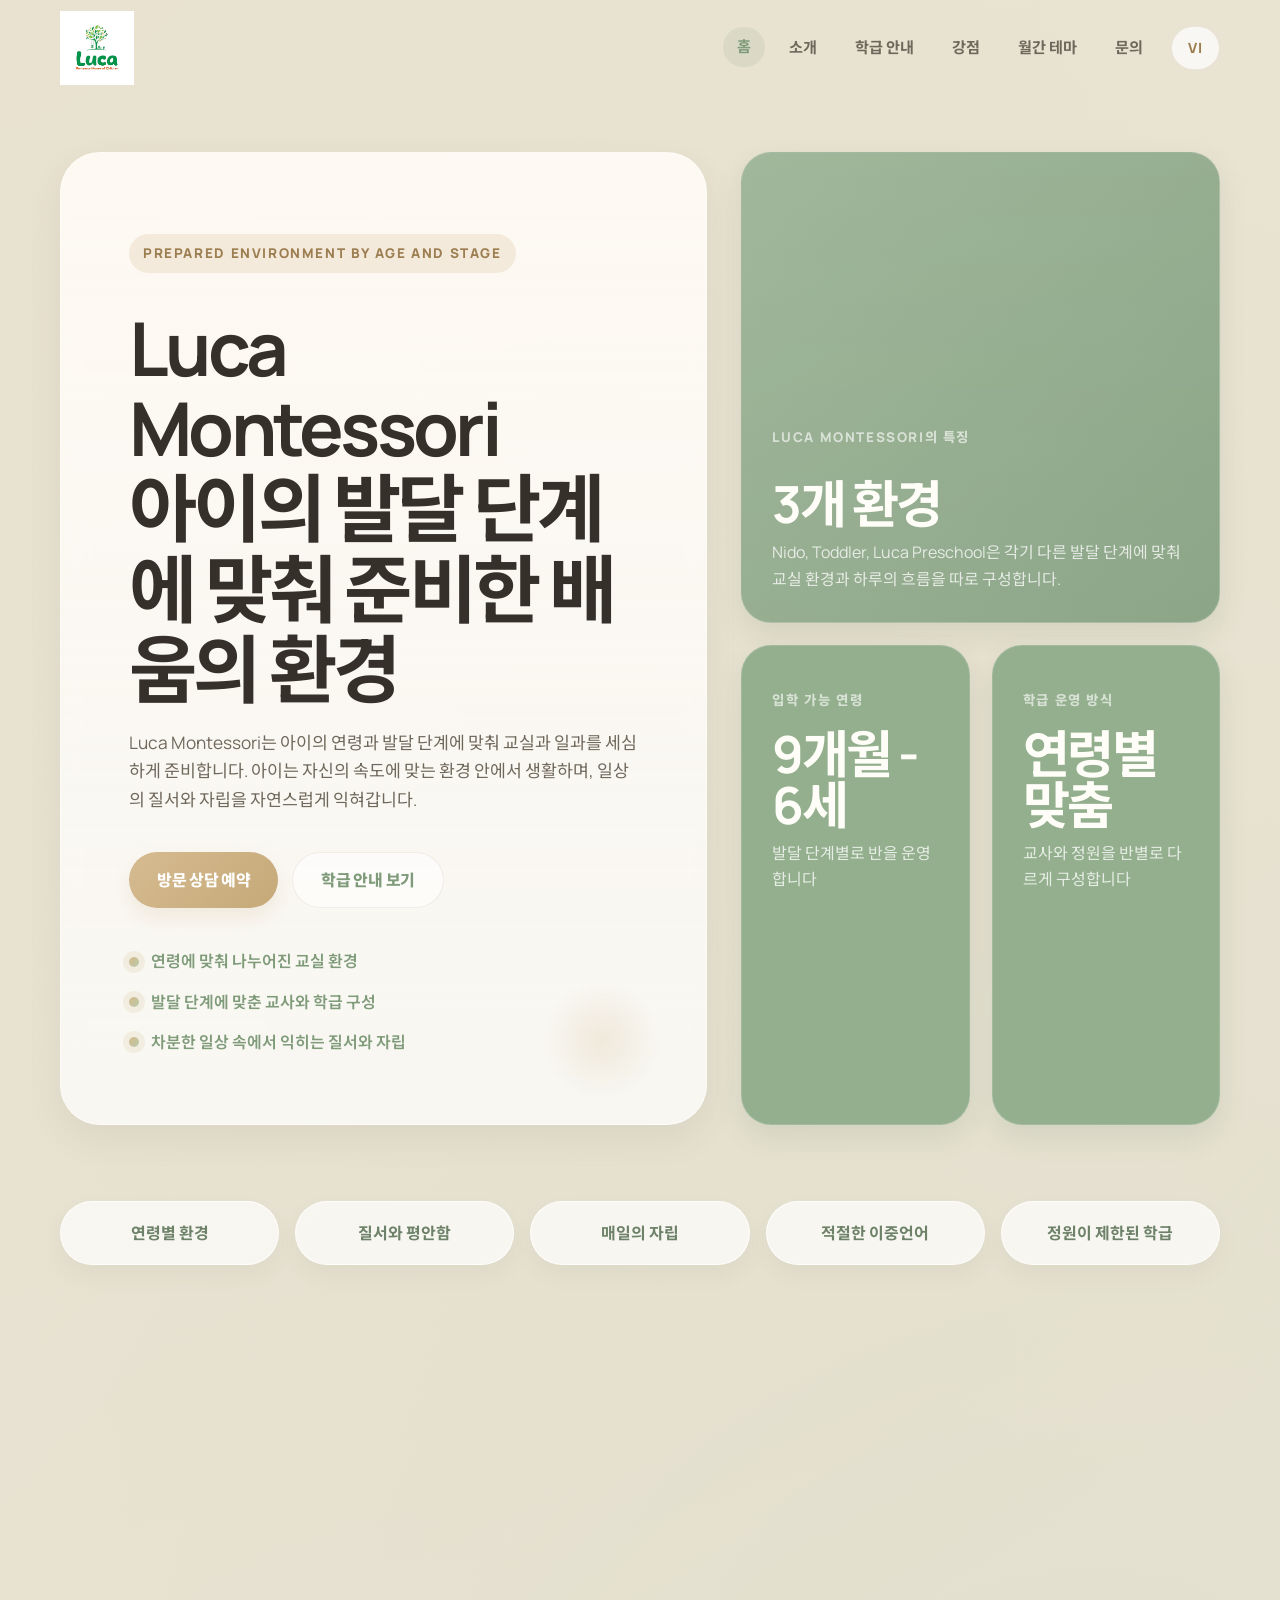
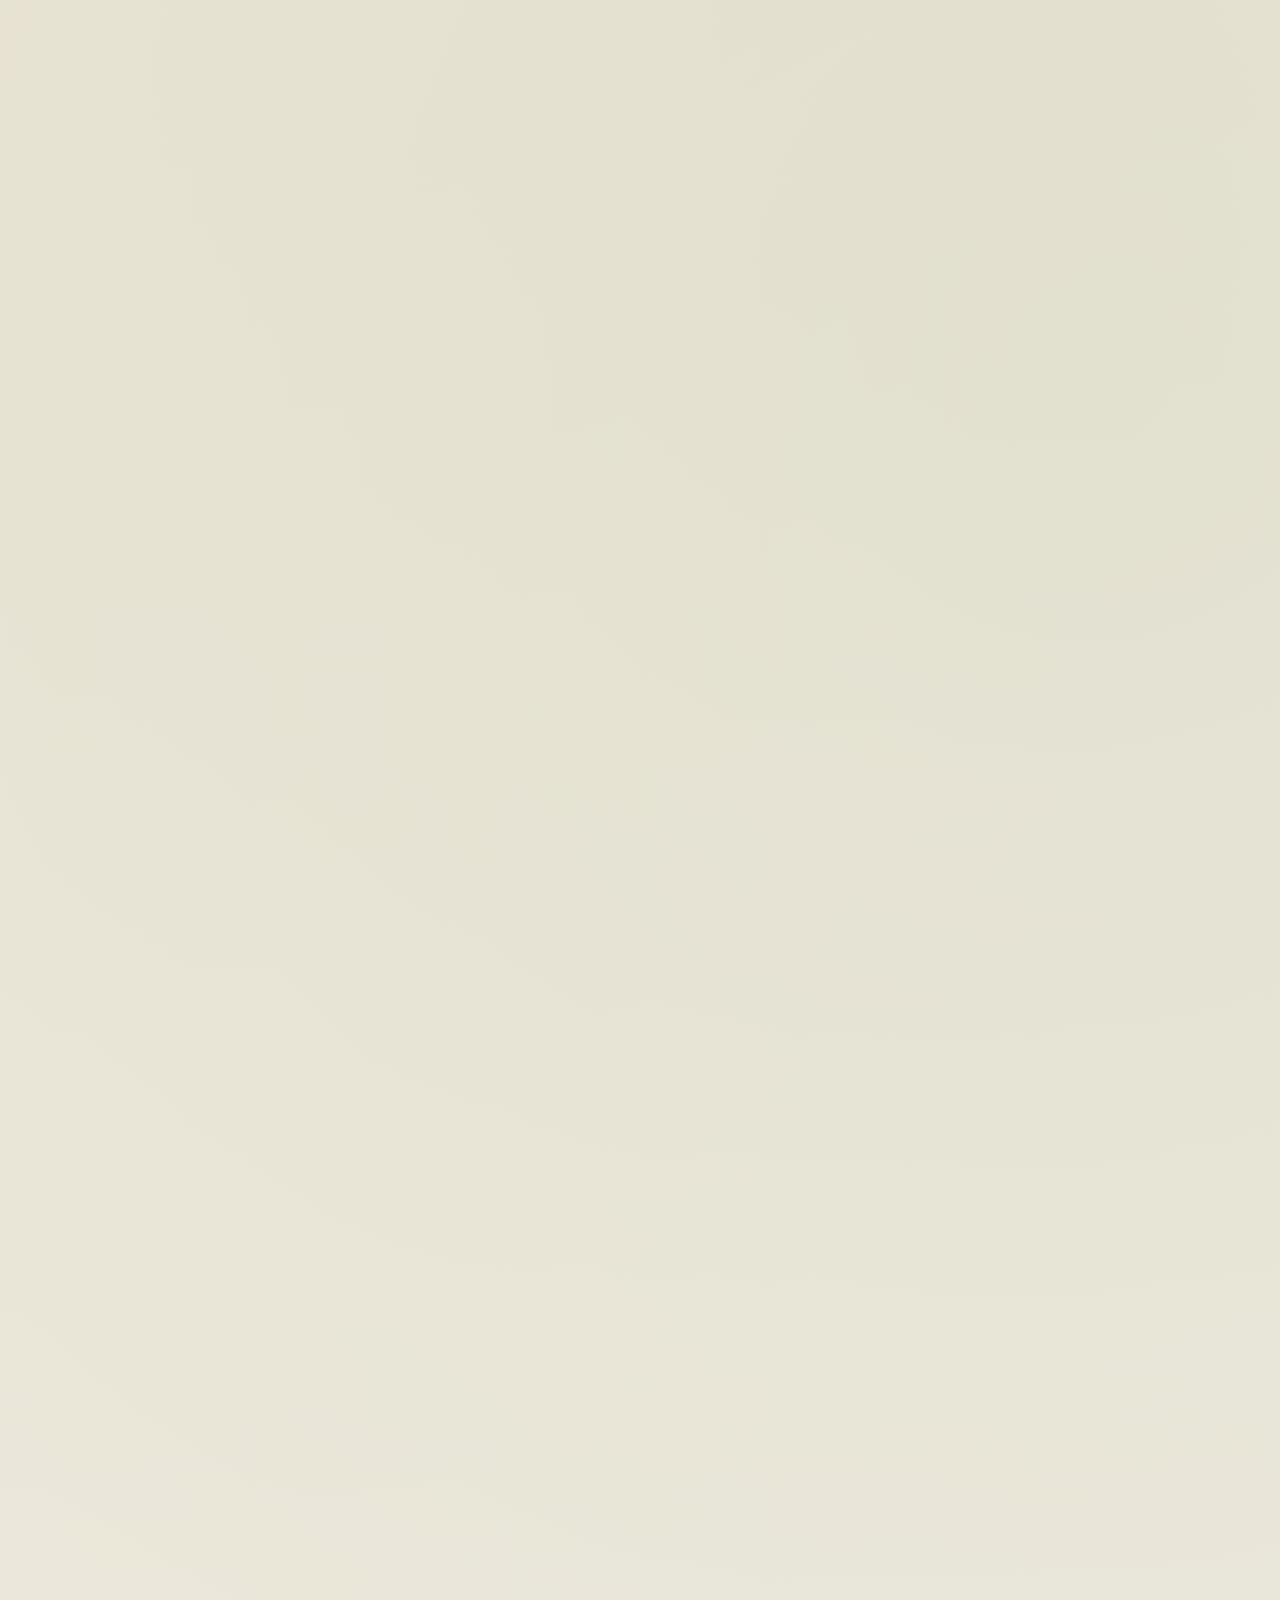
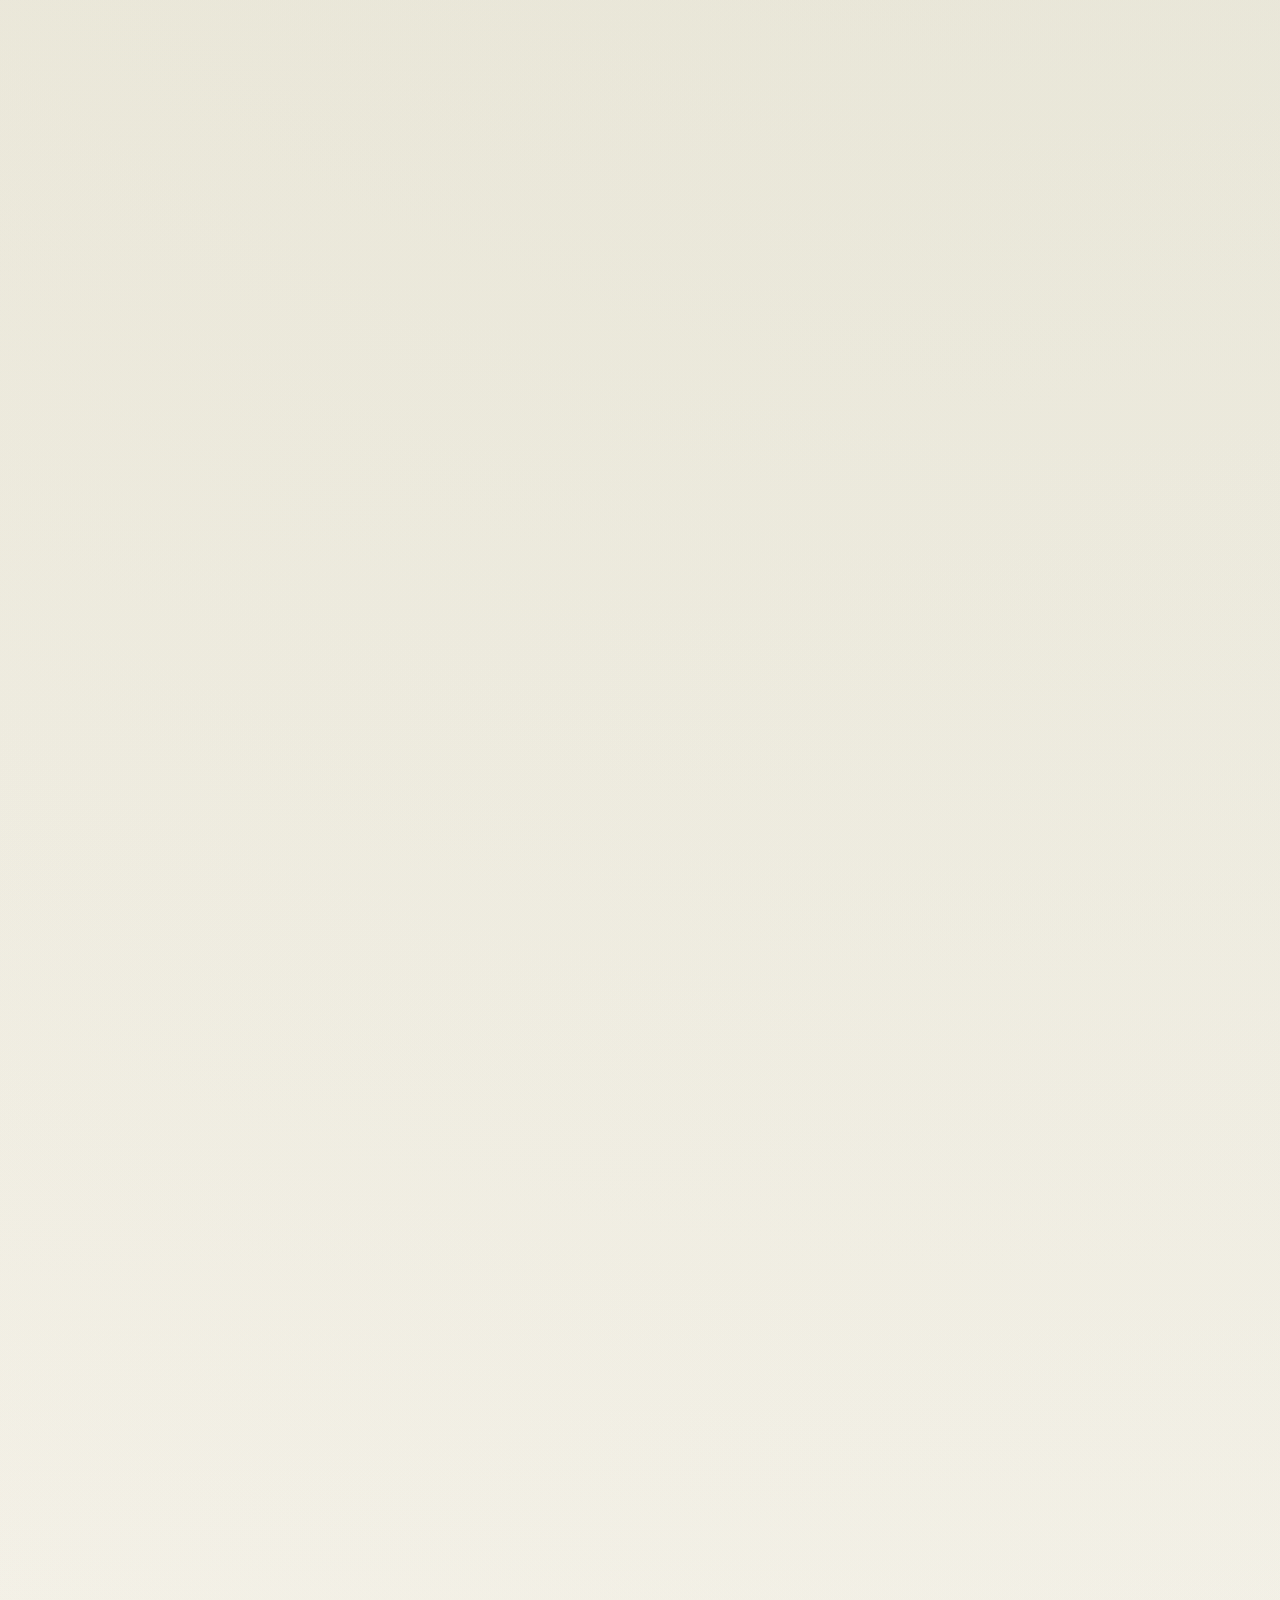
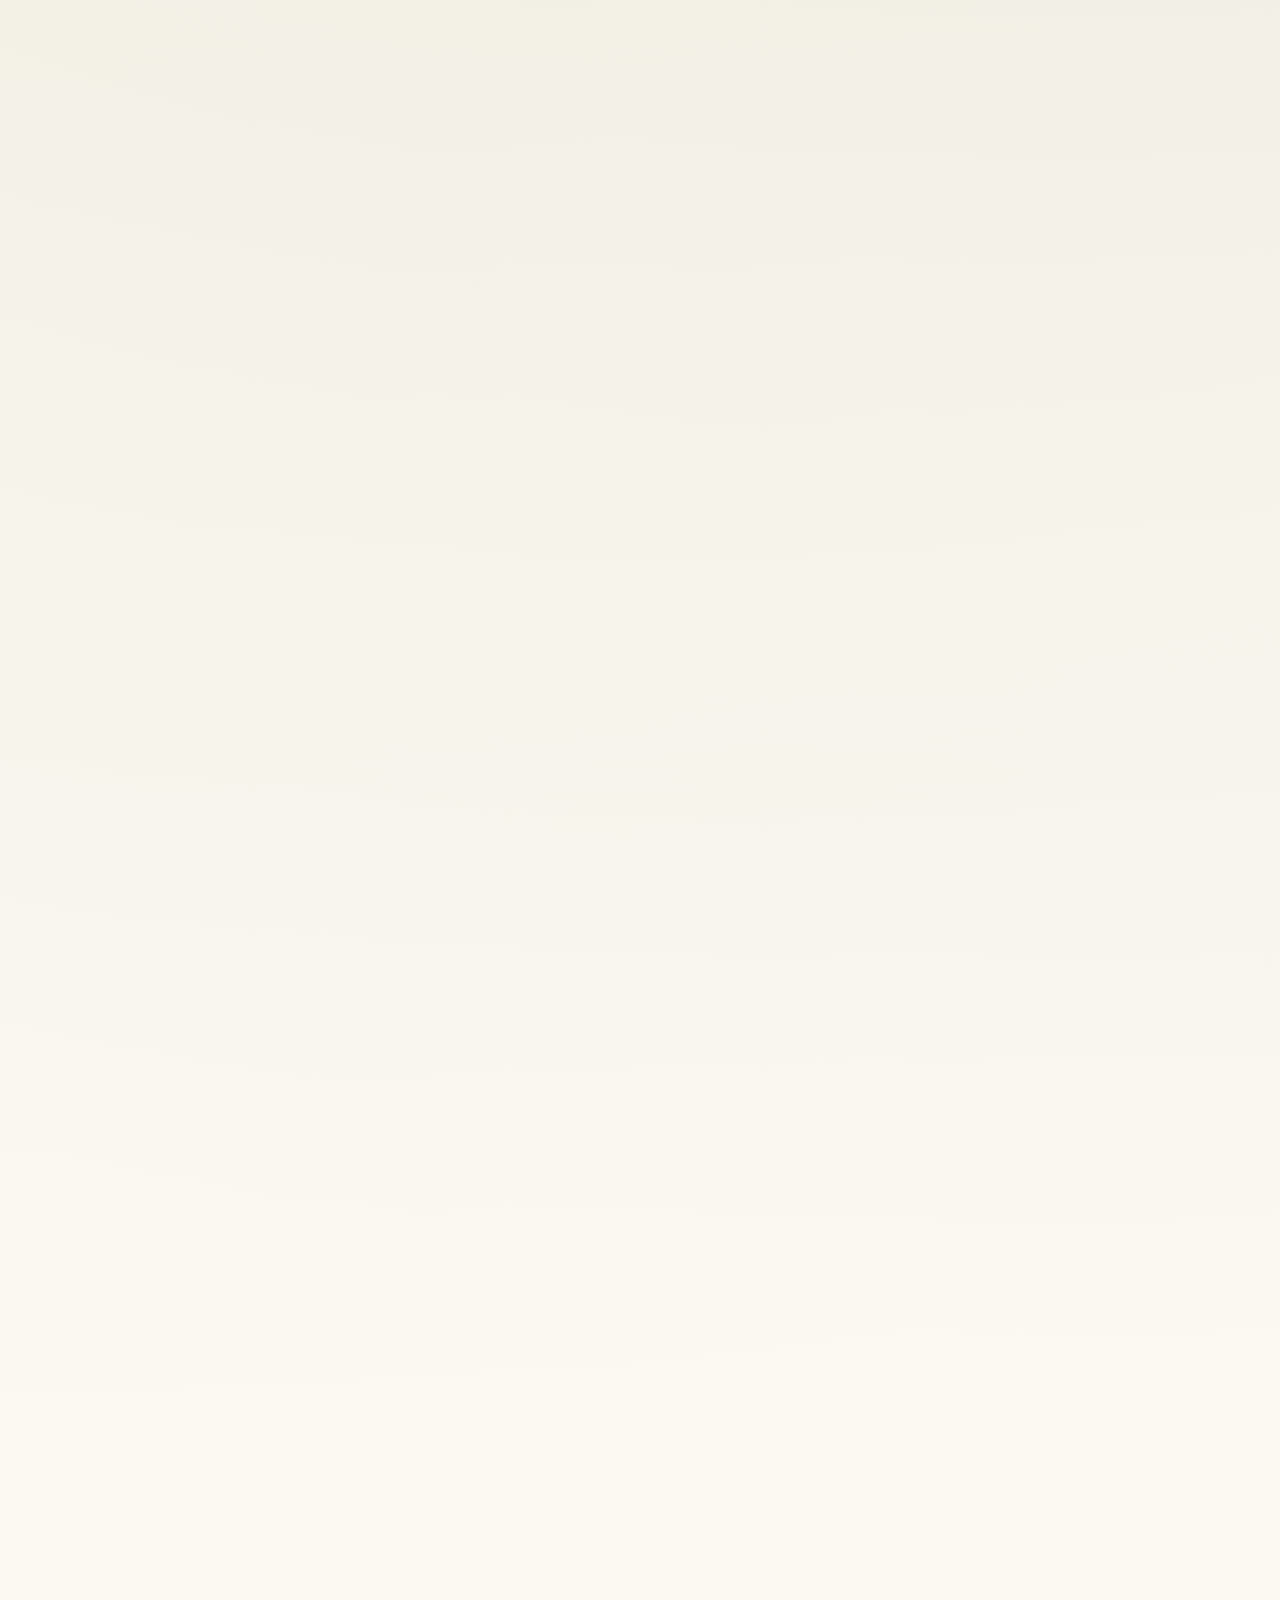
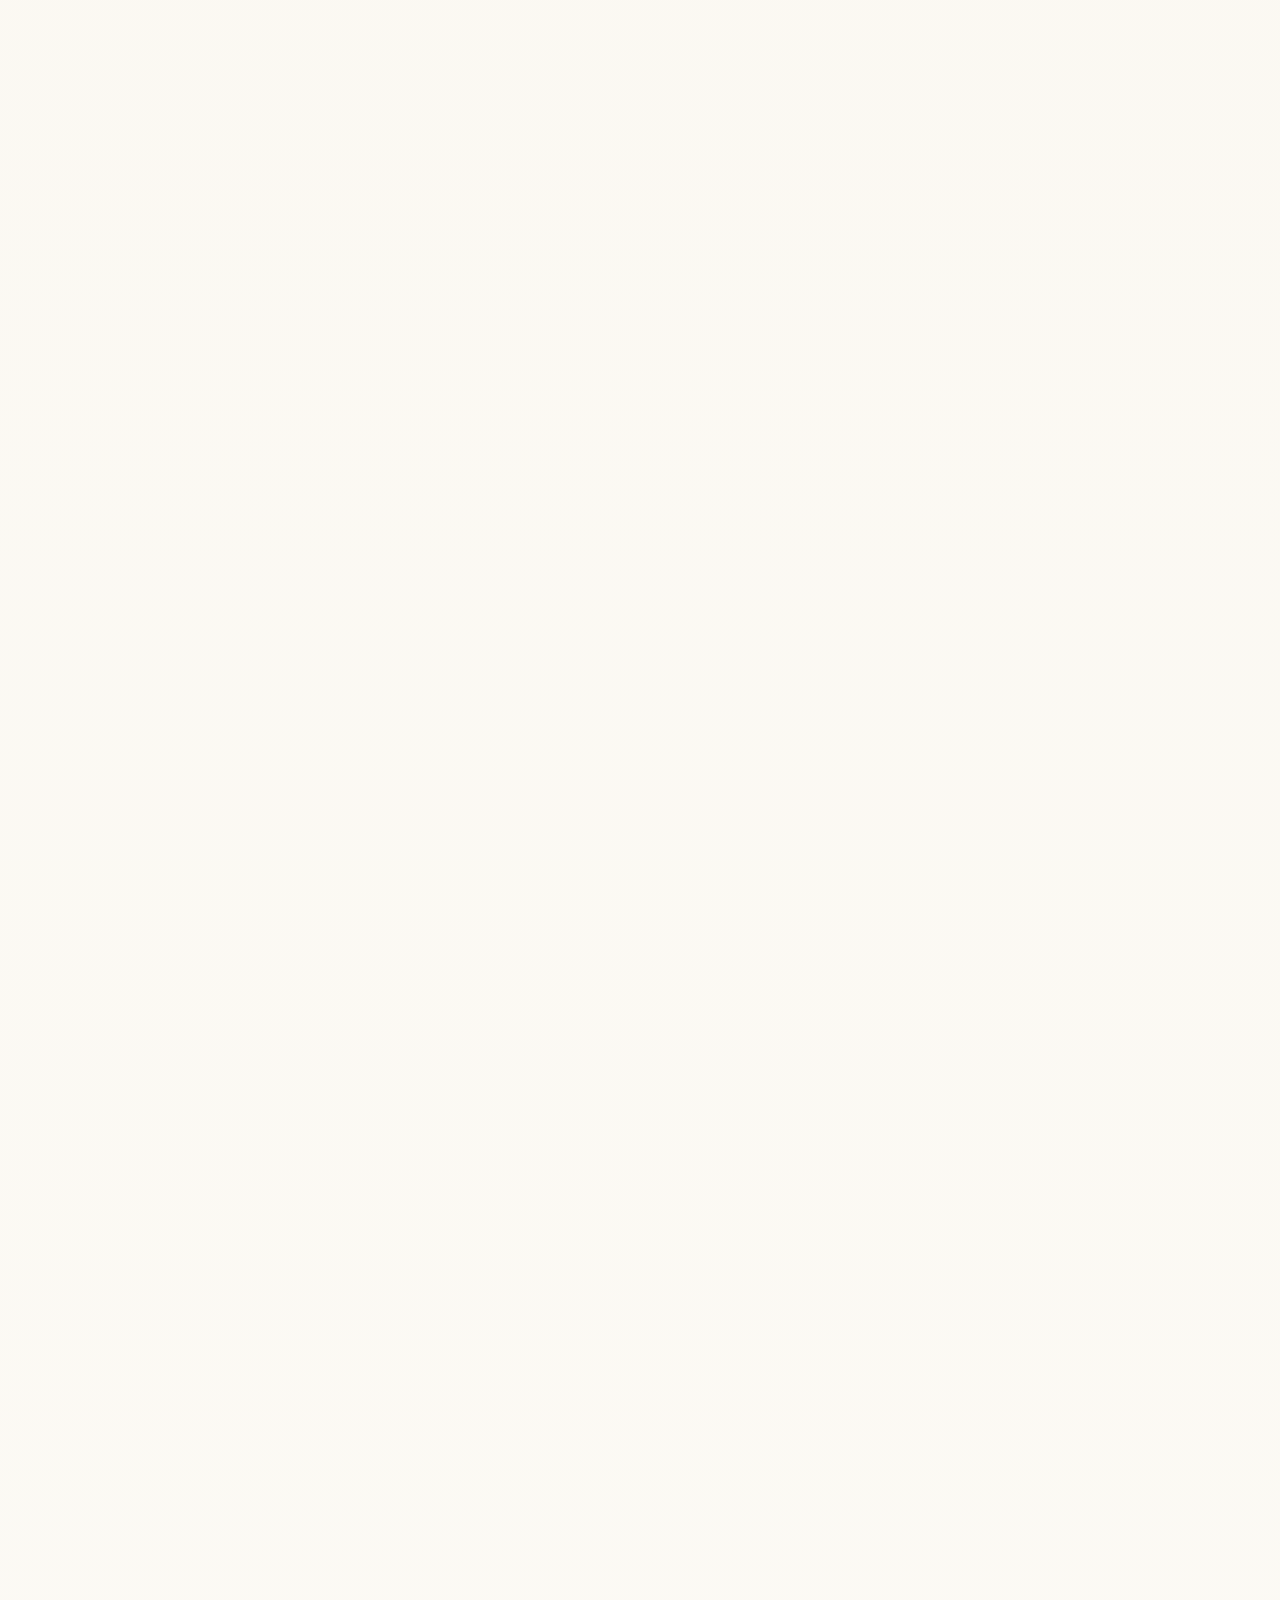
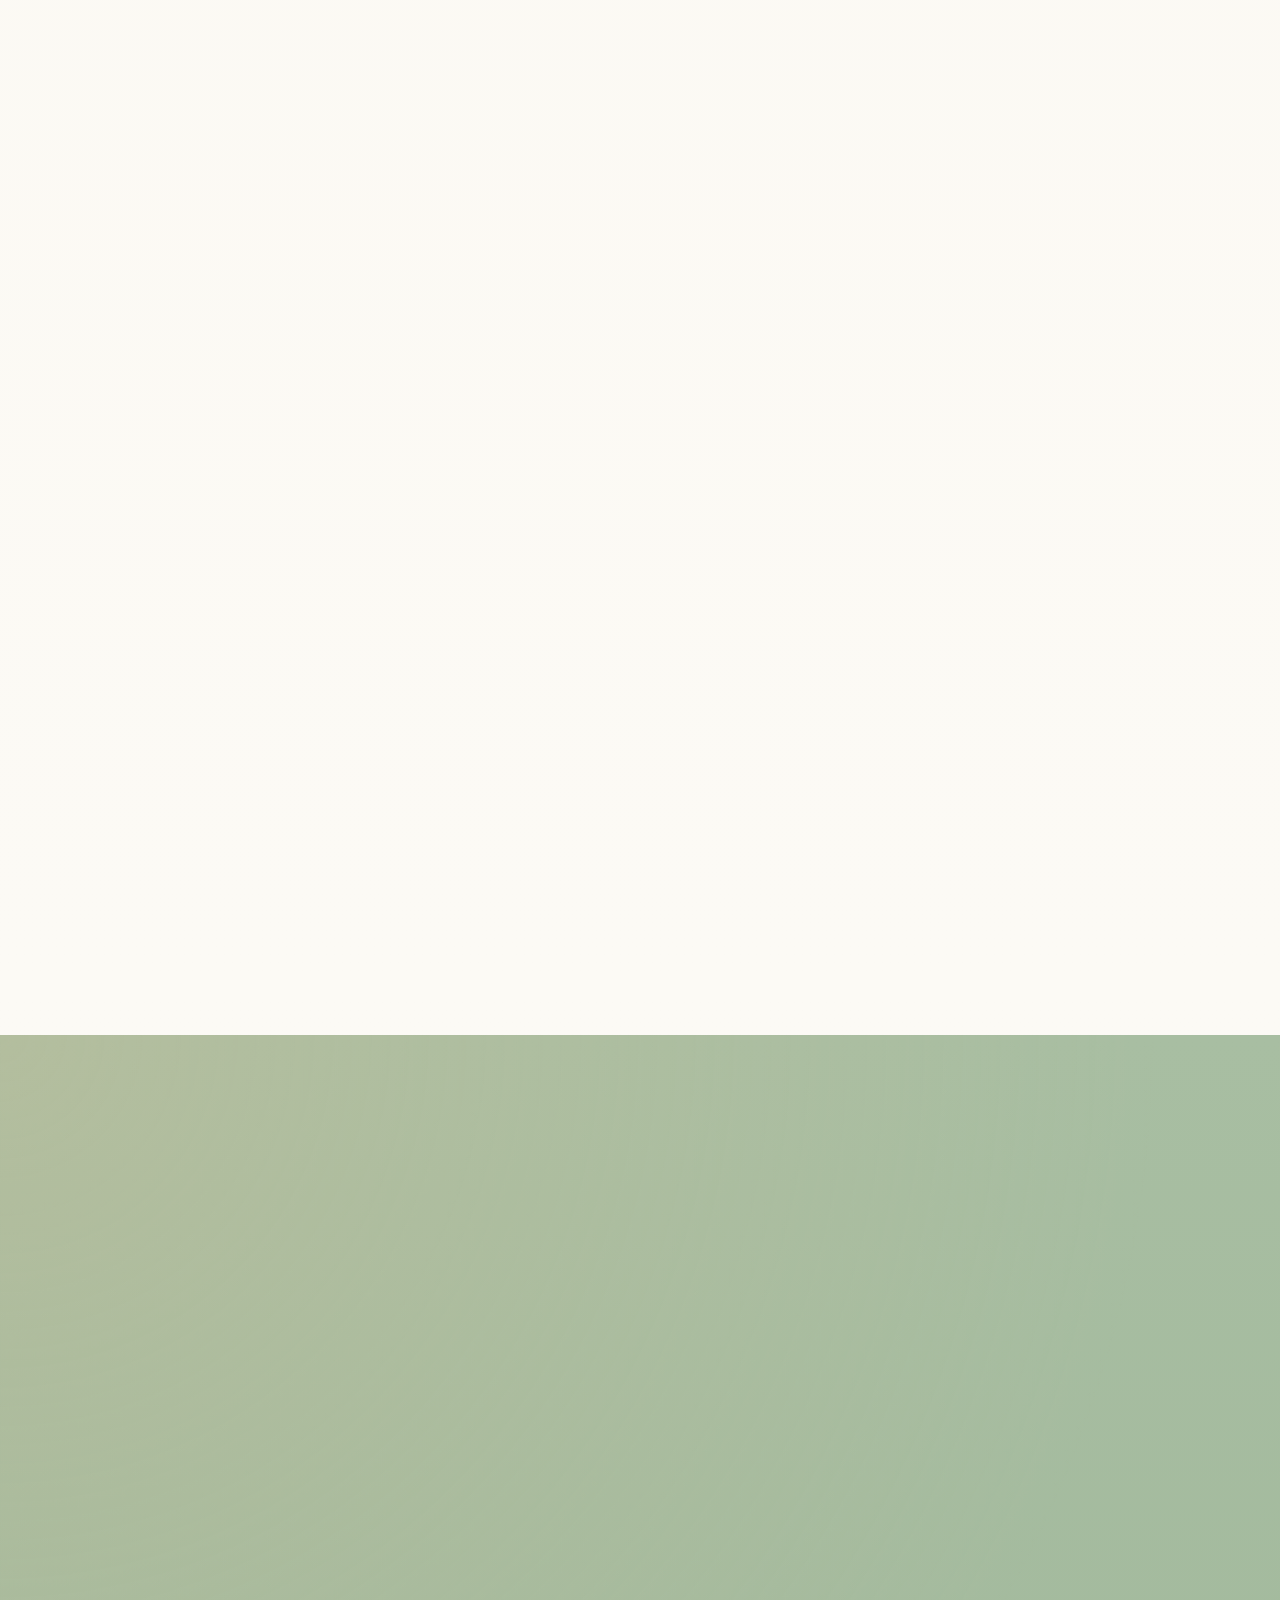
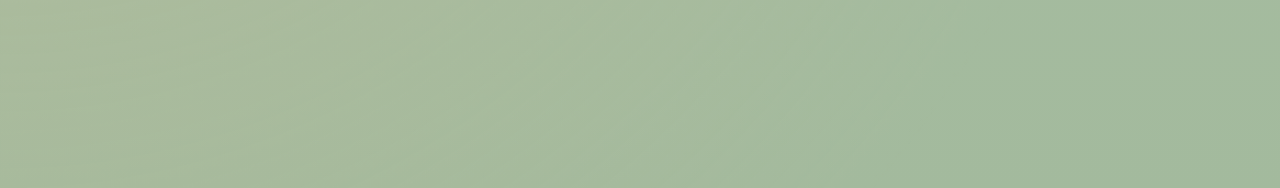
==== commit ff7b1472: "improve cta and inquiry copy" ====
--- a/ko.html
+++ b/ko.html
@@ -506,8 +506,8 @@
           <div class="cta-banner">
             <div>
               <p class="section-label">방문 상담 안내</p>
-              <h2>우리 아이에게 맞는 반이 궁금하시다면, 학교를 직접 둘러보며 상담해보세요.</h2>
-              <p>교실 환경과 하루의 흐름을 함께 살펴보며, 아이의 연령과 현재 발달 단계에 맞는 반을 안내해드립니다. 방문 전에는 위치와 이동 동선도 함께 안내해드립니다.</p>
+              <h2>어떤 반이 맞을지, 언제 시작하면 좋을지 직접 보고 상담해보세요.</h2>
+              <p>반 선택, 적응 시기, 하루 흐름, 방문 상담, 등록 문의까지 한 번에 안내해드립니다. 교실을 둘러보며 우리 아이에게 맞는 시작점을 함께 정리해보실 수 있습니다.</p>
             </div>
             <a href="#contact" class="btn btn-primary">방문 상담 예약</a>
           </div>
@@ -518,11 +518,11 @@
         <div class="container contact-layout">
           <div class="contact-copy">
             <p class="section-label">상담 및 방문 문의</p>
-            <h2>우리 아이에게 어떤 환경이 맞을지 궁금하시다면, 편하게 문의해 주세요.</h2>
-            <p>
-              아이의 연령에 맞는 반, 적응 시기, 방문 가능 일정, 교실 분위기에 대해 궁금한 점이 있으시면 남겨 주세요.
-              확인 후 부담 없이 비교해보실 수 있도록 필요한 내용을 차분하게 안내드리겠습니다.
-              방문 상담을 원하시는 경우 학교 위치와 이동 동선에 대한 안내도 함께 도와드립니다.
+            <h2>부모님이 가장 많이 묻는 질문부터 차분히 함께 살펴봅니다.</h2>
+            <p>
+              “어떤 반이 맞을까요?”, “언제 시작하는 게 좋을까요?”, “하루는 어떻게 흘러가나요?” 같은 질문을 많이 주십니다.
+              방문 상담과 등록 문의까지 부담 없이 이어가실 수 있도록, 필요한 내용을 순서대로 안내해드립니다.
+              원하시면 위치와 이동 동선 안내도 함께 도와드립니다.
             </p>
 
             <ul class="contact-info">
@@ -535,7 +535,7 @@
           </div>
 
           <form class="contact-form" id="contactForm">
-            <p class="form-intro">기본 정보를 남겨주시면 아이의 연령에 맞는 반, 방문 가능 일정, 위치 및 이동 안내를 함께 확인해드리겠습니다.</p>
+            <p class="form-intro">기본 정보를 남겨주시면 반 선택, 적응 시기, 방문 상담 가능 일정, 하루 흐름, 등록 문의까지 한 번에 안내해드리겠습니다.</p>
 
             <label for="name">보호자 성함</label>
             <input type="text" id="name" name="name" placeholder="보호자 성함을 입력해주세요" autocomplete="name" required>
@@ -554,7 +554,7 @@
               id="message"
               name="message"
               rows="5"
-              placeholder="아이의 연령, 궁금한 점, 방문 희망 일정 등을 편하게 남겨주세요"
+              placeholder="반 선택, 적응 시기, 방문 상담, 하루 흐름, 등록 문의 중 궁금한 내용을 편하게 남겨주세요"
               required
             ></textarea>
 
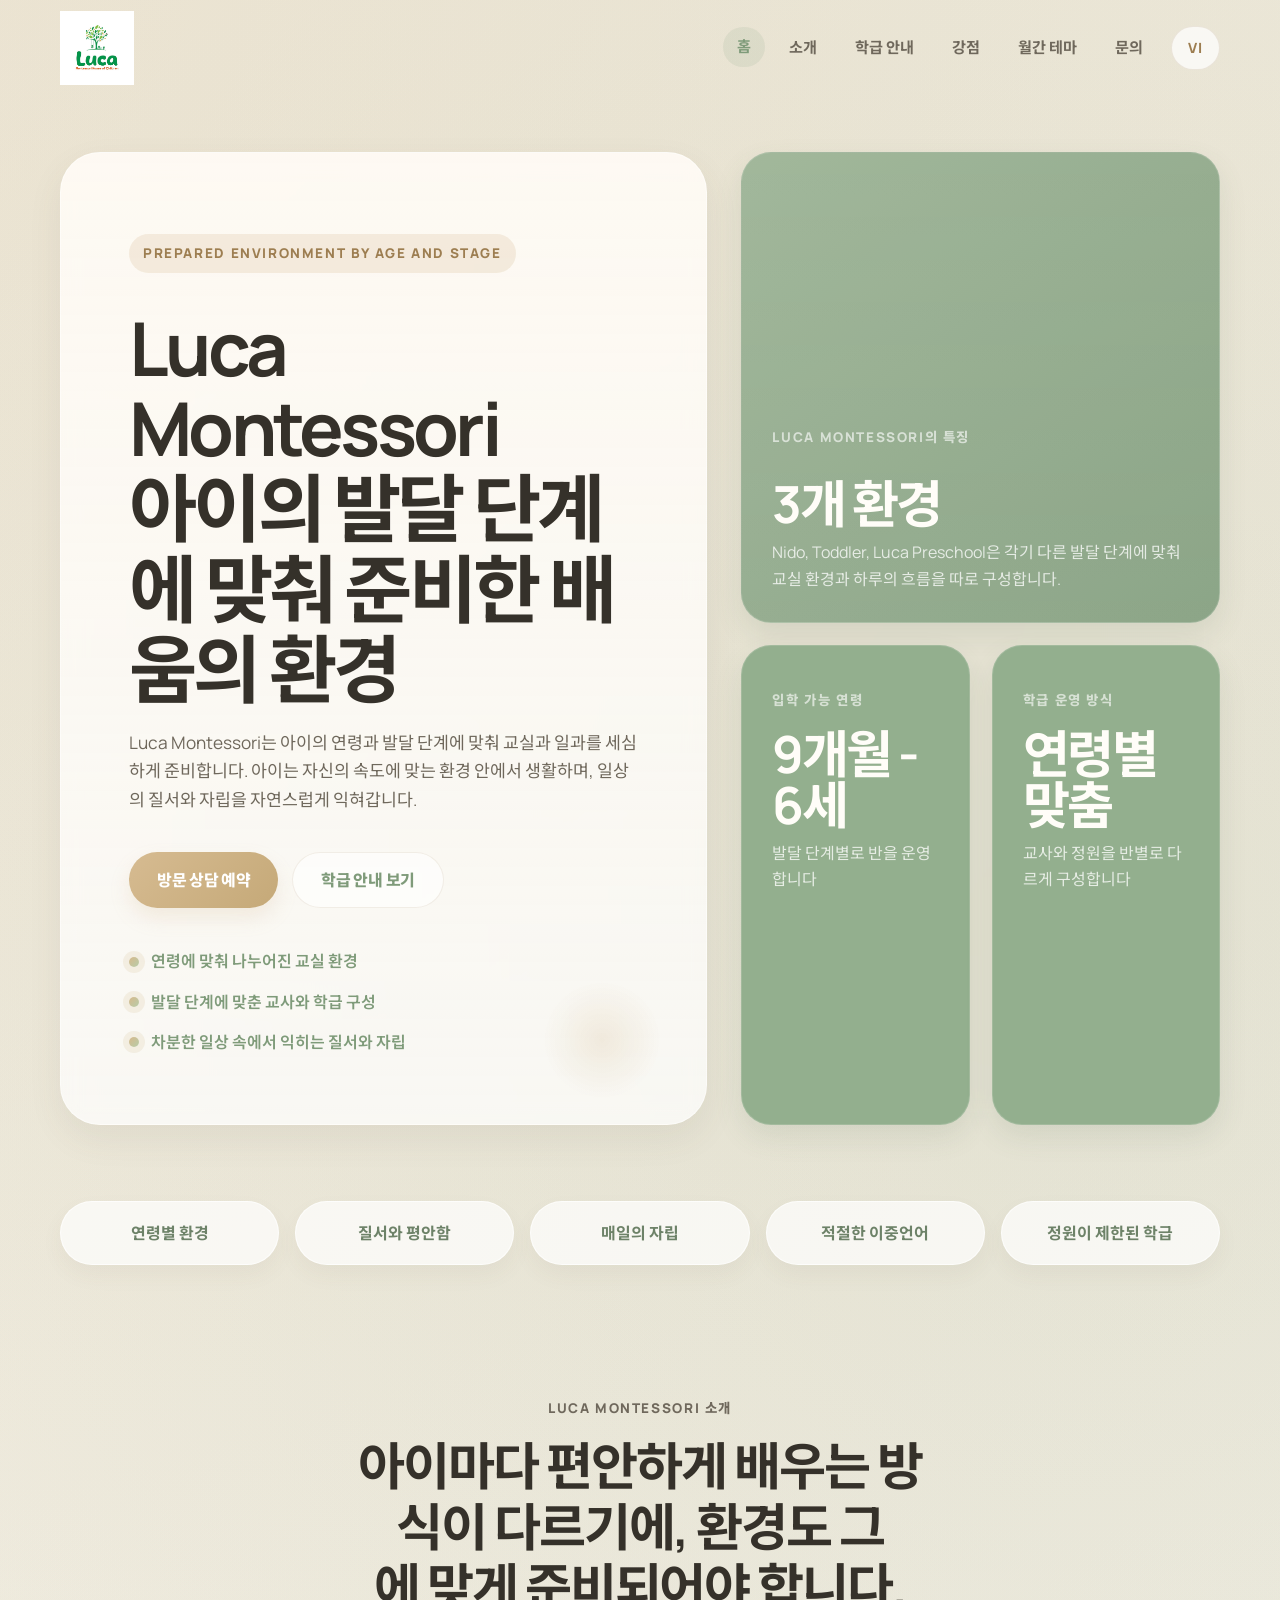
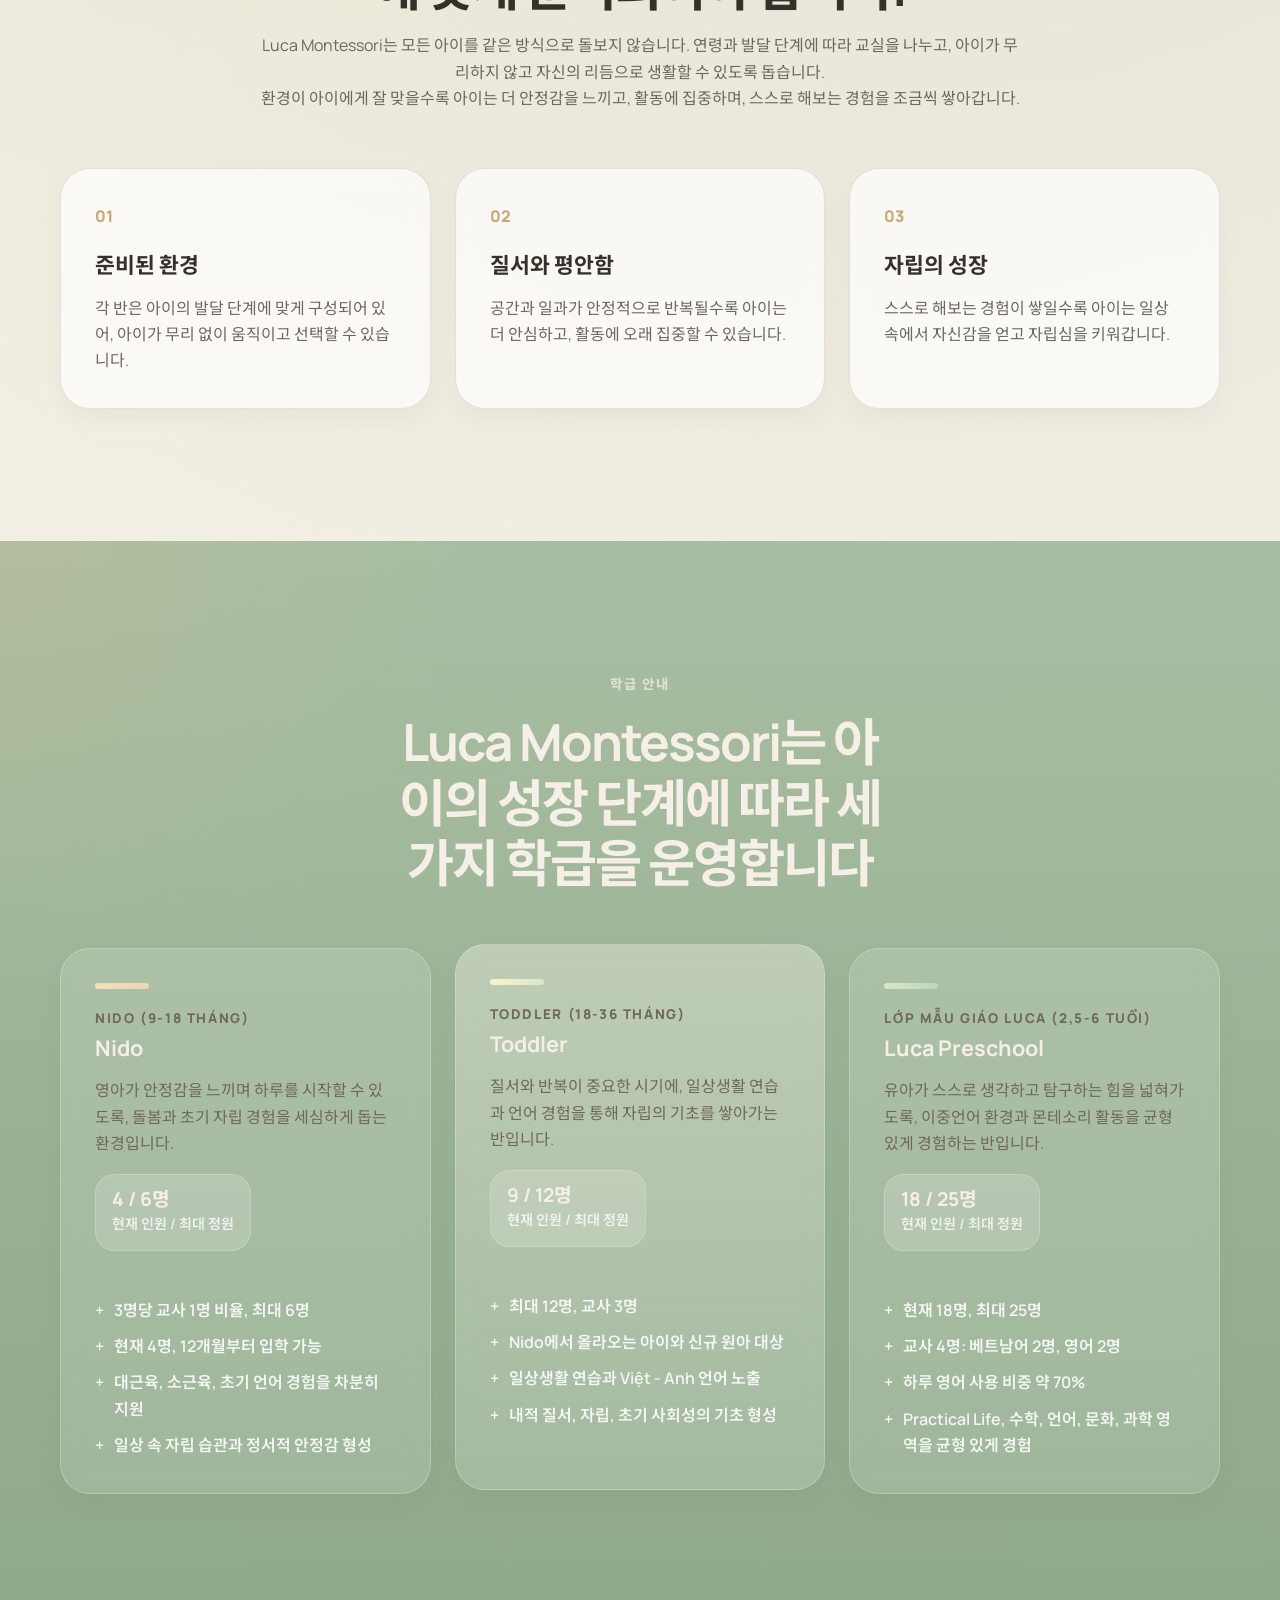
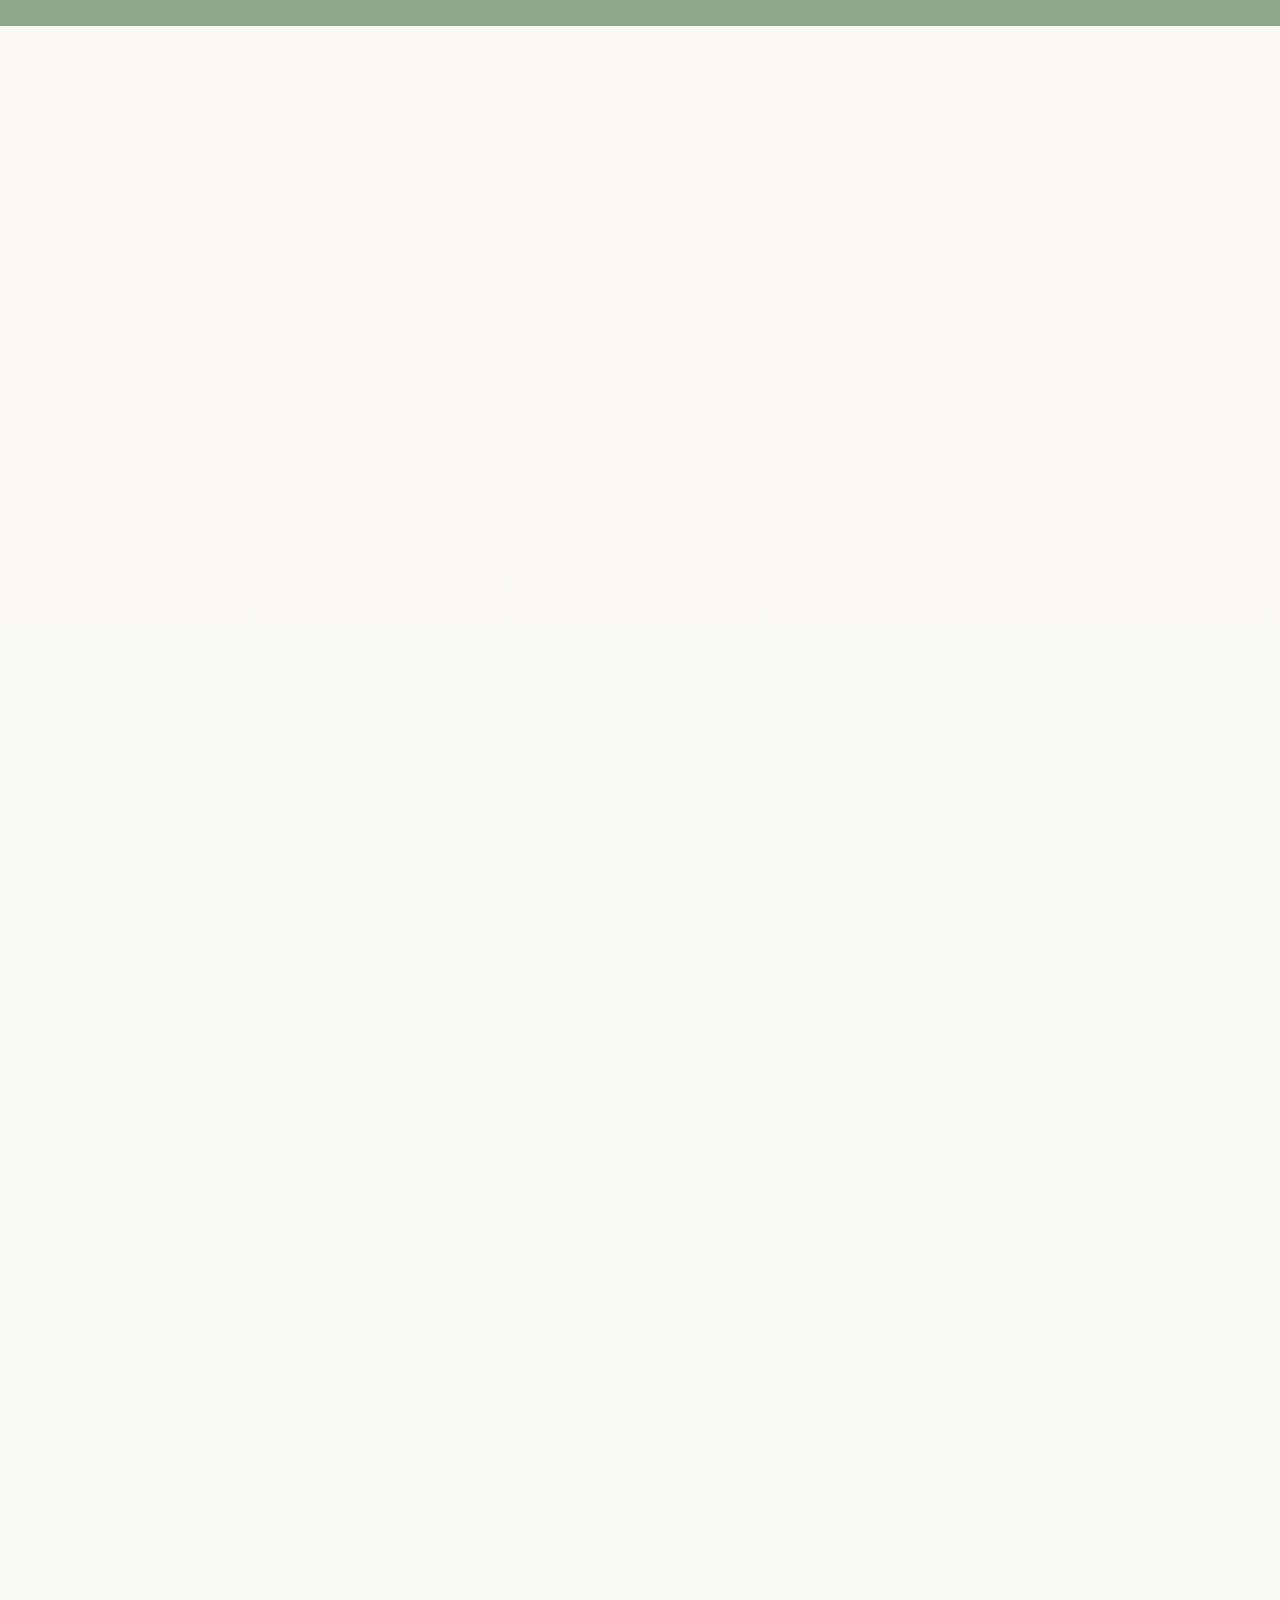
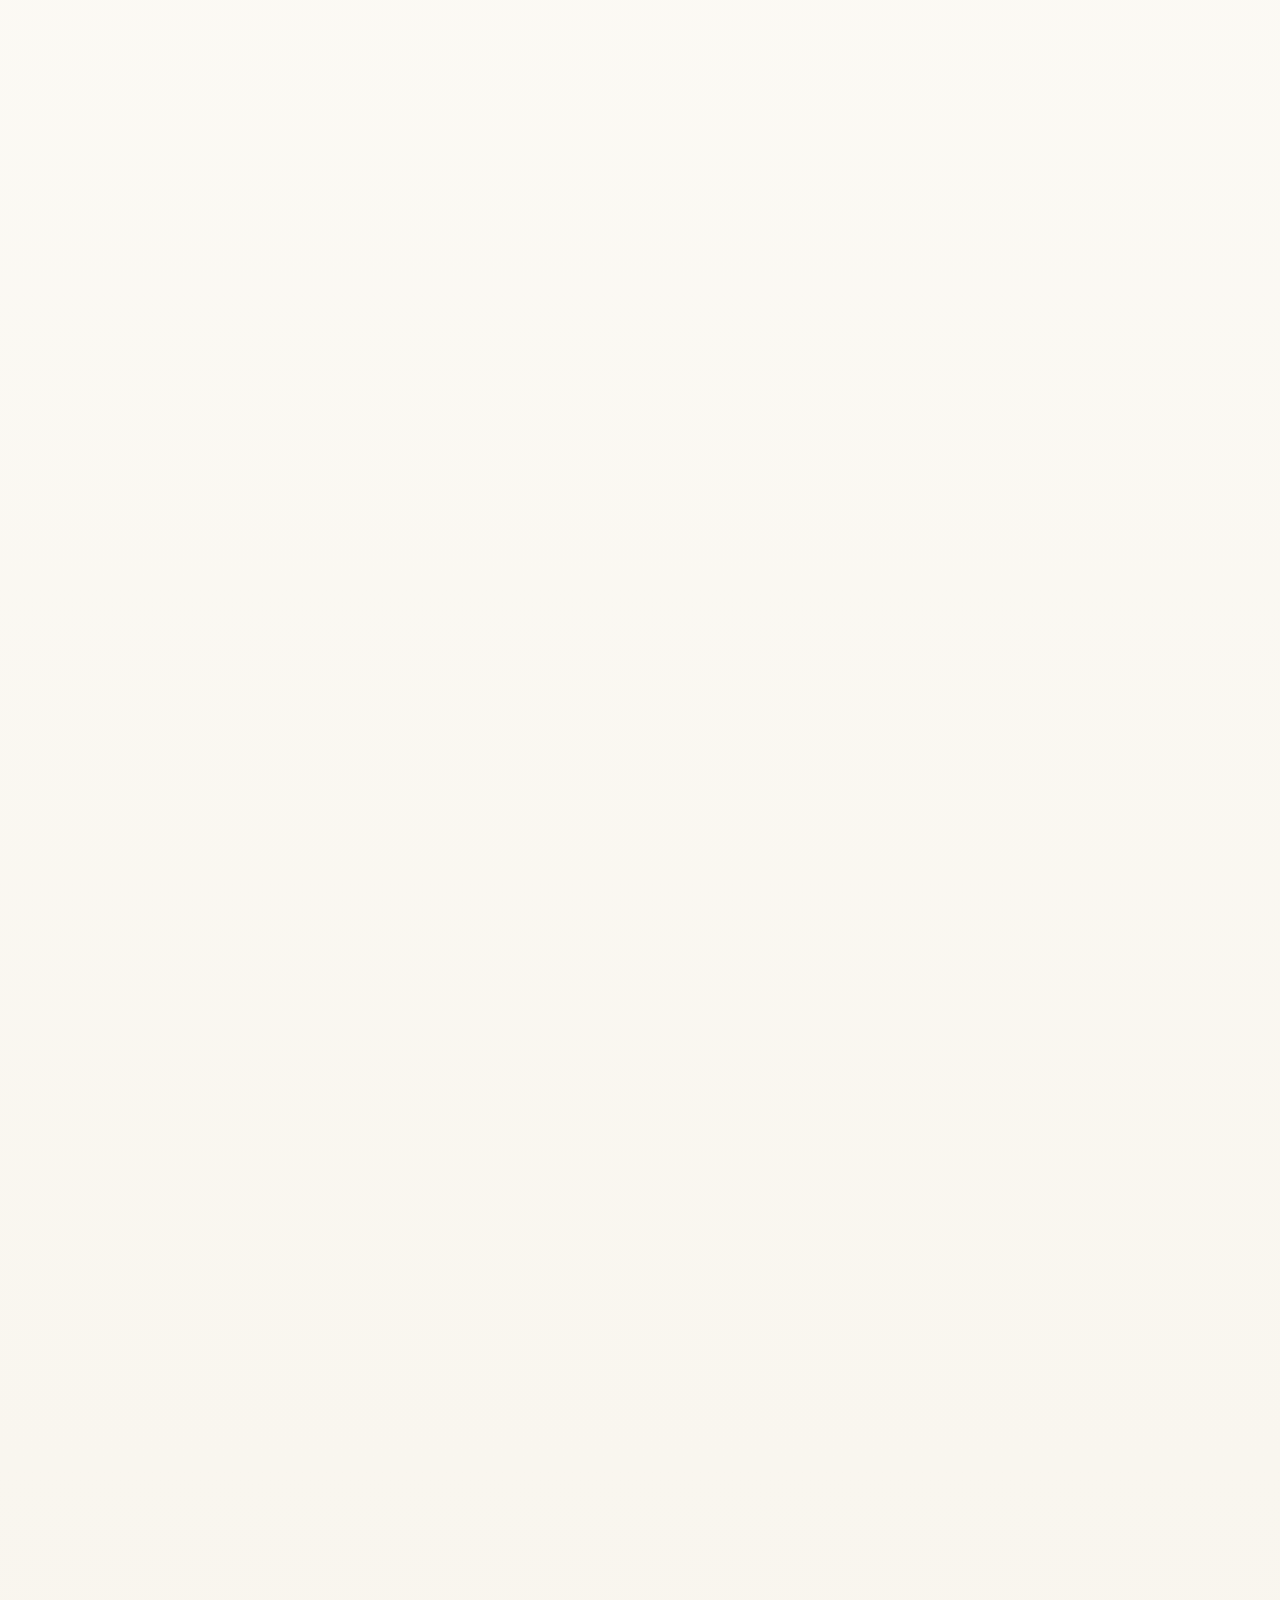
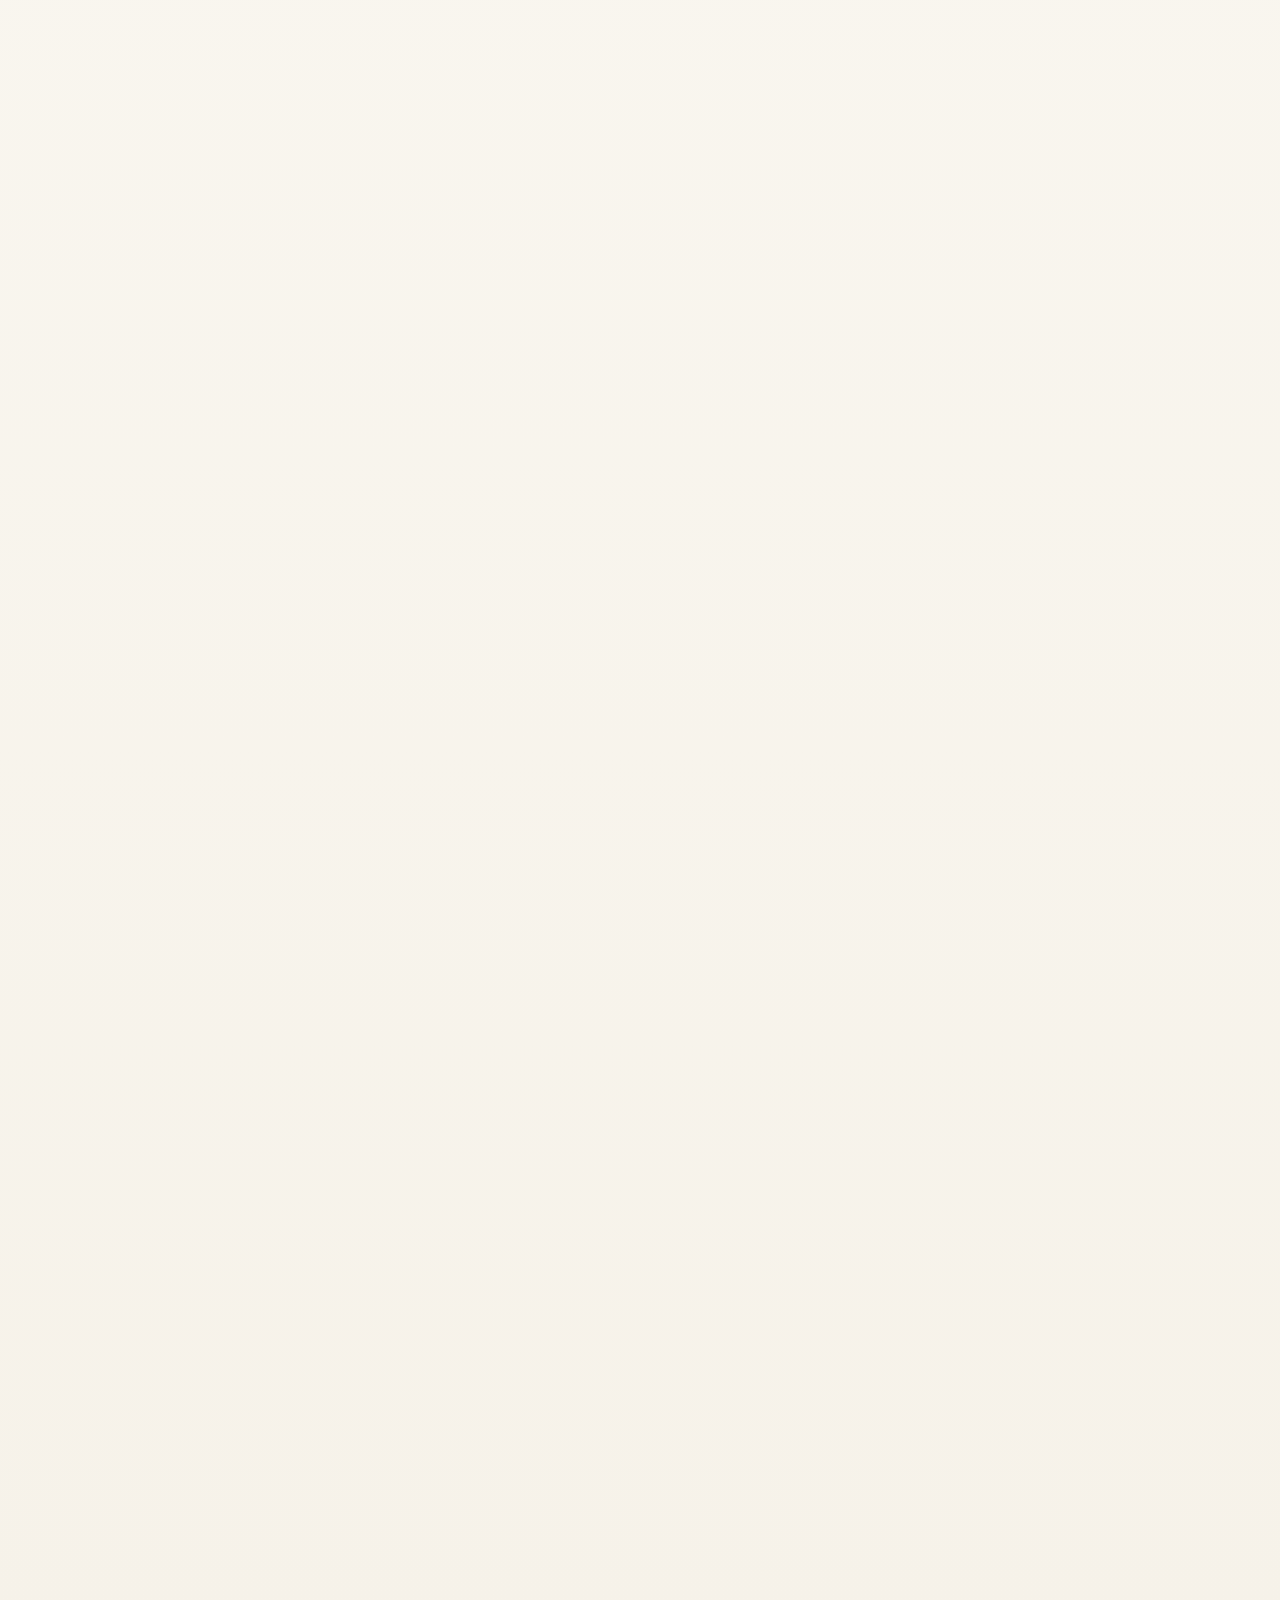
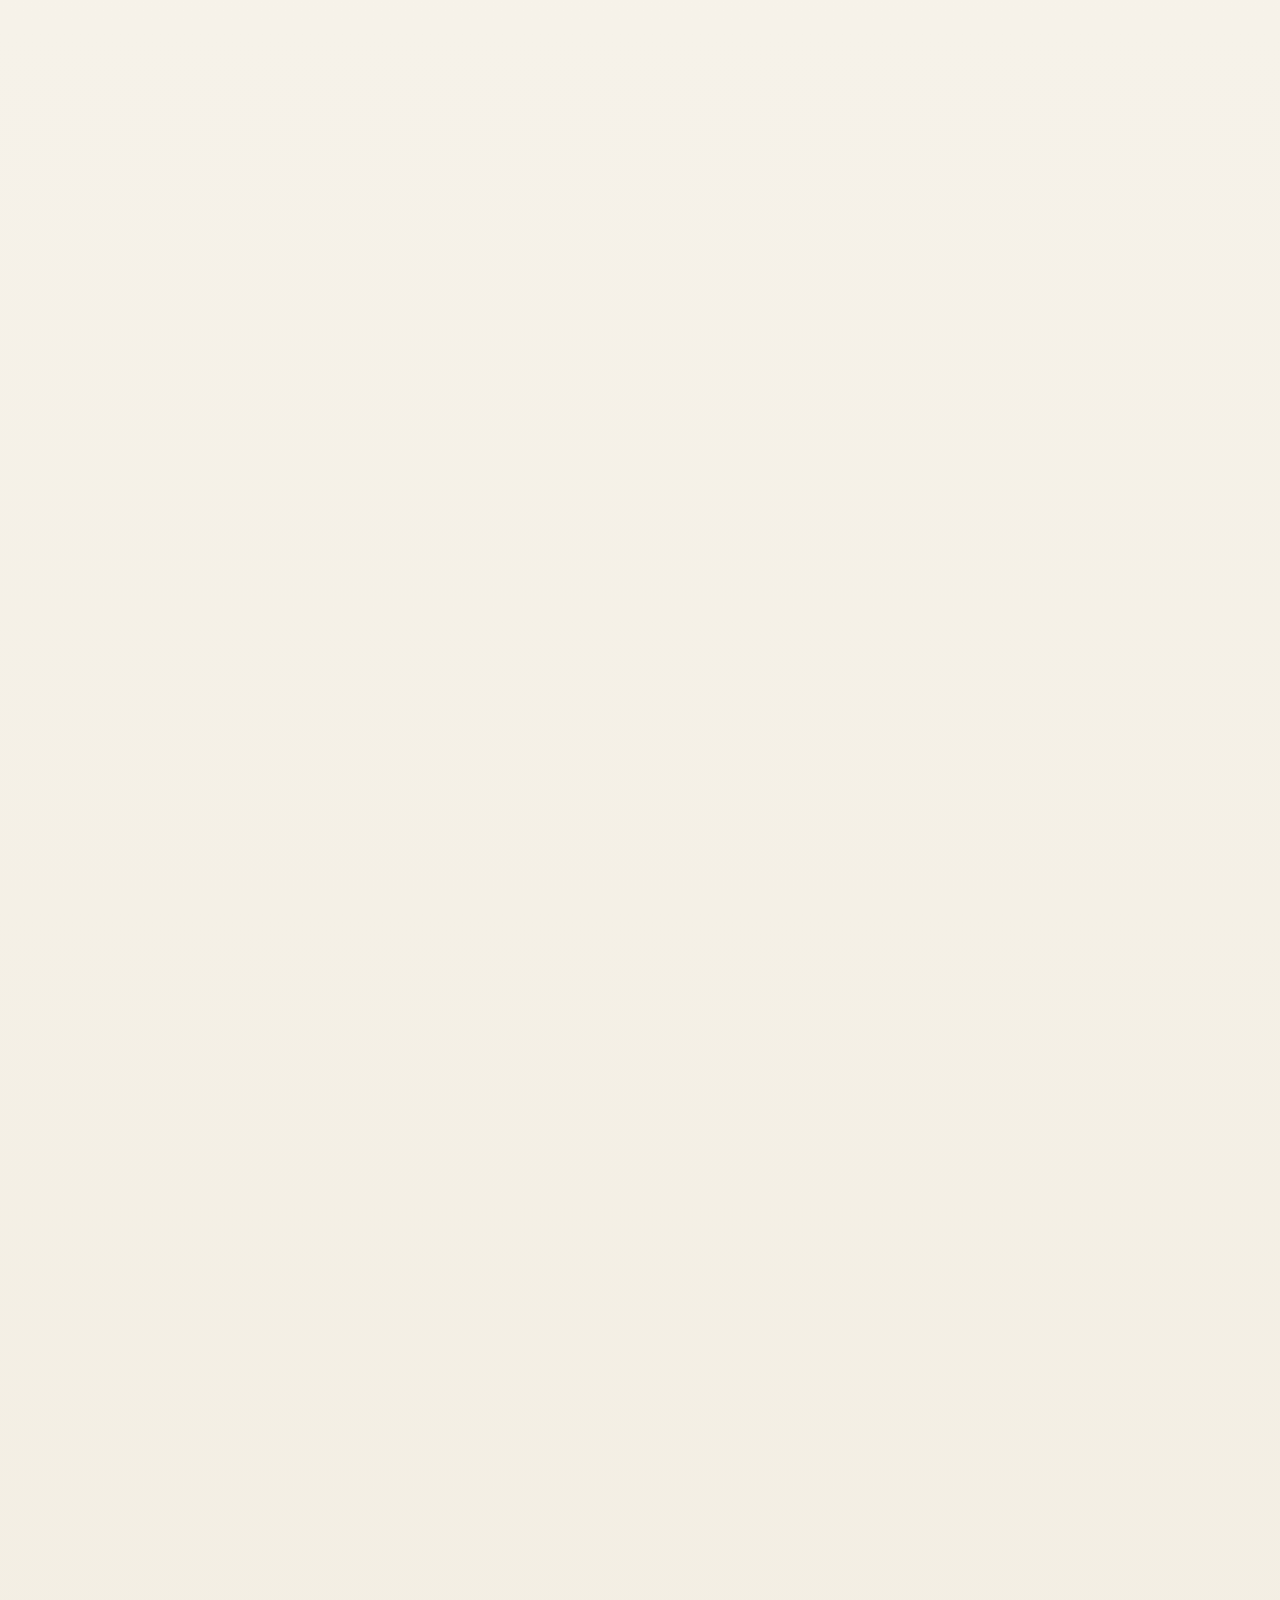
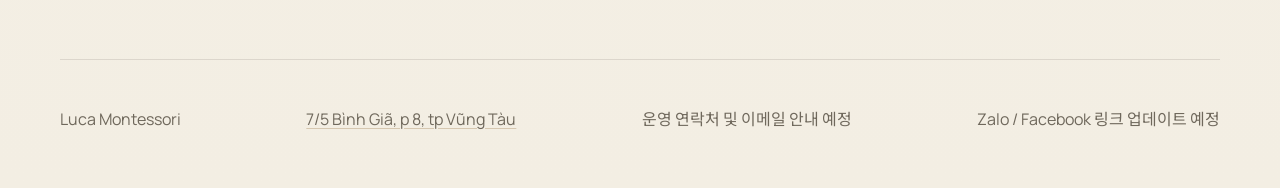
==== commit c6a6282d: "add collapsible mobile navigation" ====
--- a/ko.html
+++ b/ko.html
@@ -3,19 +3,22 @@
 <head>
   <meta charset="UTF-8">
   <meta name="viewport" content="width=device-width, initial-scale=1.0">
-  <title>Luca Montessori Vung Tau | 한국어 안내</title>
-  <meta name="description" content="Luca Montessori Vung Tau 한국어 홈페이지입니다. 연령별로 준비된 몬테소리 환경, 학급 안내, 방문 상담 정보를 확인하실 수 있습니다.">
+  <title>Luca Montessori Vung Tau | 한국어 홈페이지</title>
+  <meta name="description" content="Luca Montessori Vung Tau 한국어 홈페이지입니다. 연령별 몬테소리 환경, 학급 안내, 월간 테마, 방문 상담 정보를 확인하실 수 있습니다.">
   <meta name="robots" content="index, follow">
+  <meta name="theme-color" content="#c8a874">
   <link rel="canonical" href="ko.html">
   <link rel="alternate" hreflang="ko" href="ko.html">
   <link rel="alternate" hreflang="vi" href="vi.html">
   <link rel="alternate" hreflang="x-default" href="index.html">
   <meta property="og:type" content="website">
   <meta property="og:site_name" content="Luca Montessori Vung Tau">
-  <meta property="og:title" content="Luca Montessori Vung Tau | 한국어 안내">
-  <meta property="og:description" content="연령별로 준비된 몬테소리 환경, 학급 안내, 방문 상담 정보를 한국어로 확인할 수 있습니다.">
+  <meta property="og:title" content="Luca Montessori Vung Tau | 한국어 홈페이지">
+  <meta property="og:description" content="연령별 몬테소리 환경, 학급 안내, 월간 테마, 방문 상담 정보를 한국어로 확인하실 수 있습니다.">
   <meta property="og:url" content="ko.html">
   <meta property="og:locale" content="ko_KR">
+  <meta property="og:image" content="images/branding/luca-logo.png">
+  <meta property="og:image:alt" content="Luca Montessori Vung Tau 로고">
   <link rel="icon" type="image/svg+xml" href="images/branding/luca-favicon.svg">
   <link rel="preconnect" href="https://fonts.googleapis.com">
   <link rel="preconnect" href="https://fonts.gstatic.com" crossorigin>
@@ -32,7 +35,7 @@
       "name": "Luca Montessori Vung Tau",
       "url": "ko.html",
       "inLanguage": "ko",
-      "description": "연령별로 준비된 몬테소리 환경과 방문 상담 정보를 제공하는 Luca Montessori Vung Tau 한국어 홈페이지",
+      "description": "연령별 몬테소리 환경, 학급 안내, 월간 테마, 방문 상담 정보를 제공하는 Luca Montessori Vung Tau 한국어 홈페이지",
       "address": {
         "@type": "PostalAddress",
         "streetAddress": "7/5 Bình Giã",
@@ -51,7 +54,20 @@
         </a>
 
         <div class="header-actions">
-          <nav class="site-nav" aria-label="주요 메뉴">
+          <button
+            type="button"
+            class="menu-toggle"
+            data-menu-toggle
+            aria-expanded="false"
+            aria-controls="site-nav-panel"
+            aria-label="메뉴 열기"
+            data-label-open="메뉴 열기"
+            data-label-close="메뉴 닫기"
+          >
+            <span class="menu-toggle-label">메뉴</span>
+            <span class="menu-toggle-icon" aria-hidden="true"></span>
+          </button>
+          <nav id="site-nav-panel" class="site-nav" aria-label="주요 메뉴">
             <ul class="nav-list">
               <li><a href="#home">홈</a></li>
               <li><a href="#about">소개</a></li>
--- a/style.css
+++ b/style.css
@@ -151,6 +151,72 @@
   color: var(--forest);
 }
 
+.menu-toggle {
+  display: none;
+  align-items: center;
+  justify-content: center;
+  gap: 10px;
+  min-height: 44px;
+  padding: 0 16px;
+  border: 1px solid rgba(157, 126, 81, 0.16);
+  border-radius: 999px;
+  background: rgba(255, 255, 255, 0.78);
+  color: var(--ink);
+  font-size: 0.9rem;
+  font-weight: 800;
+  letter-spacing: 0.02em;
+  cursor: pointer;
+  transition: background-color 0.2s ease, border-color 0.2s ease, transform 0.2s ease;
+}
+
+.menu-toggle:hover {
+  transform: translateY(-1px);
+  background: rgba(255, 255, 255, 0.96);
+  border-color: rgba(157, 126, 81, 0.24);
+}
+
+.menu-toggle-icon,
+.menu-toggle-icon::before,
+.menu-toggle-icon::after {
+  display: block;
+  width: 14px;
+  height: 2px;
+  border-radius: 999px;
+  background: currentColor;
+  transition: transform 0.2s ease, opacity 0.2s ease;
+}
+
+.menu-toggle-icon {
+  position: relative;
+}
+
+.menu-toggle-icon::before,
+.menu-toggle-icon::after {
+  content: "";
+  position: absolute;
+  left: 0;
+}
+
+.menu-toggle-icon::before {
+  top: -5px;
+}
+
+.menu-toggle-icon::after {
+  top: 5px;
+}
+
+.menu-toggle[aria-expanded="true"] .menu-toggle-icon {
+  background: transparent;
+}
+
+.menu-toggle[aria-expanded="true"] .menu-toggle-icon::before {
+  transform: translateY(5px) rotate(45deg);
+}
+
+.menu-toggle[aria-expanded="true"] .menu-toggle-icon::after {
+  transform: translateY(-5px) rotate(-45deg);
+}
+
 .hero-section {
   padding: 56px 0 48px;
 }
@@ -1106,13 +1172,82 @@
 
   .header-inner {
     min-height: auto;
-    padding: 24px 0;
-    flex-direction: column;
+    padding: 14px 0 10px;
+    gap: 12px;
+    align-items: center;
   }
 
   .header-actions {
-    flex-direction: column;
+    display: grid;
+    grid-template-columns: auto auto;
+    align-items: center;
+    justify-content: end;
+    gap: 8px;
+    flex: 0 0 auto;
+  }
+
+  .logo {
+    flex: 1 1 auto;
+  }
+
+  .menu-toggle {
+    display: inline-flex;
+    order: 2;
+  }
+
+  .site-nav {
+    grid-column: 1 / -1;
+    order: 3;
+    width: min(calc(100vw - 32px), 320px);
+    justify-self: end;
+    transform-origin: top right;
+    transition: max-height 0.24s ease, opacity 0.2s ease, transform 0.2s ease, margin-top 0.2s ease;
+  }
+
+  .menu-toggle[aria-expanded="false"] + .site-nav {
+    max-height: 0;
+    margin-top: 0;
+    opacity: 0;
+    overflow: hidden;
+    pointer-events: none;
+    transform: translateY(-6px);
+  }
+
+  .menu-toggle[aria-expanded="true"] + .site-nav {
+    max-height: 420px;
+    margin-top: 6px;
+    opacity: 1;
+    pointer-events: auto;
+    transform: translateY(0);
+  }
+
+  .nav-list {
+    display: grid;
+    grid-template-columns: 1fr;
+    gap: 6px;
     width: 100%;
+    padding: 10px;
+    border: 1px solid rgba(157, 126, 81, 0.12);
+    border-radius: 24px;
+    background: rgba(255, 253, 248, 0.94);
+    box-shadow: 0 16px 32px rgba(69, 53, 36, 0.08);
+  }
+
+  .nav-list a {
+    justify-content: flex-start;
+    min-height: 44px;
+    padding: 0 14px;
+    font-size: 0.92rem;
+    text-align: left;
+  }
+
+  .language-switch {
+    order: 1;
+    min-width: 58px;
+    min-height: 38px;
+    padding: 0 12px;
+    font-size: 0.8rem;
+    letter-spacing: 0.06em;
   }
 
   .hero-copy {
@@ -1133,49 +1268,50 @@
   }
 
   .header-inner {
-    padding: 18px 0 14px;
-    gap: 12px;
-    align-items: stretch;
-  }
-
-  .logo {
-    justify-content: center;
+    padding: 12px 0 8px;
+    gap: 10px;
   }
 
   .logo-image {
-    height: 68px;
+    height: 48px;
   }
 
   .header-actions {
-    gap: 12px;
+    gap: 8px;
   }
 
   .site-nav {
-    width: 100%;
+    width: min(calc(100vw - 32px), 300px);
   }
 
   .nav-list {
-    display: grid;
-    grid-template-columns: repeat(3, minmax(0, 1fr));
+    gap: 5px;
+    padding: 9px;
+  }
+
+  .nav-list a {
+    min-height: 40px;
+    padding: 0 13px;
+    font-size: 0.88rem;
+    line-height: 1.25;
+  }
+
+  .language-switch {
+    min-width: 56px;
+    min-height: 36px;
+    padding: 0 10px;
+    font-size: 0.8rem;
+  }
+
+  .menu-toggle {
+    min-height: 36px;
+    padding: 0 14px;
+    font-size: 0.84rem;
     gap: 8px;
-    width: 100%;
-  }
-
-  .nav-list a {
-    justify-content: center;
-    min-height: 44px;
-    padding: 0 10px;
-    font-size: 0.9rem;
-    text-align: center;
-  }
-
-  .language-switch {
-    min-width: 100%;
-    min-height: 44px;
   }
 
   .hero-section {
-    padding: 24px 0 18px;
+    padding: 14px 0 18px;
   }
 
   .hero-grid {
@@ -1257,37 +1393,49 @@
   }
 
   .header-inner {
-    padding: 18px 0 16px;
-    gap: 14px;
+    padding: 10px 0 8px;
+    gap: 8px;
   }
 
   .header-actions {
-    gap: 10px;
+    grid-template-columns: 1fr auto;
+    width: 100%;
+    gap: 8px;
+  }
+
+  .site-nav {
+    width: min(calc(100vw - 24px), 100%);
+  }
+
+  .menu-toggle {
+    justify-self: start;
+    min-height: 36px;
+    padding: 0 13px;
   }
 
   .nav-list {
-    grid-template-columns: repeat(2, minmax(0, 1fr));
-    gap: 10px;
+    gap: 4px;
+    padding: 8px;
   }
 
   .nav-list a {
-    justify-content: center;
-    min-height: 42px;
+    min-height: 38px;
     padding: 0 12px;
-    font-size: 0.88rem;
+    font-size: 0.84rem;
   }
 
   .language-switch {
-    min-width: 72px;
-    min-height: 40px;
+    min-width: 60px;
+    min-height: 36px;
+    padding: 0 10px;
   }
 
   .logo-image {
-    height: 60px;
+    height: 44px;
   }
 
   .hero-section {
-    padding: 28px 0 20px;
+    padding: 12px 0 20px;
   }
 
   .hero-grid {
@@ -1438,11 +1586,23 @@
   }
 
   .header-inner {
-    padding: 16px 0 14px;
+    padding: 9px 0 7px;
   }
 
   .logo-image {
-    height: 54px;
+    height: 40px;
+  }
+
+  .menu-toggle {
+    min-height: 34px;
+    padding: 0 12px;
+    font-size: 0.8rem;
+  }
+
+  .language-switch {
+    min-width: 54px;
+    min-height: 34px;
+    font-size: 0.76rem;
   }
 
   .hero-copy,
